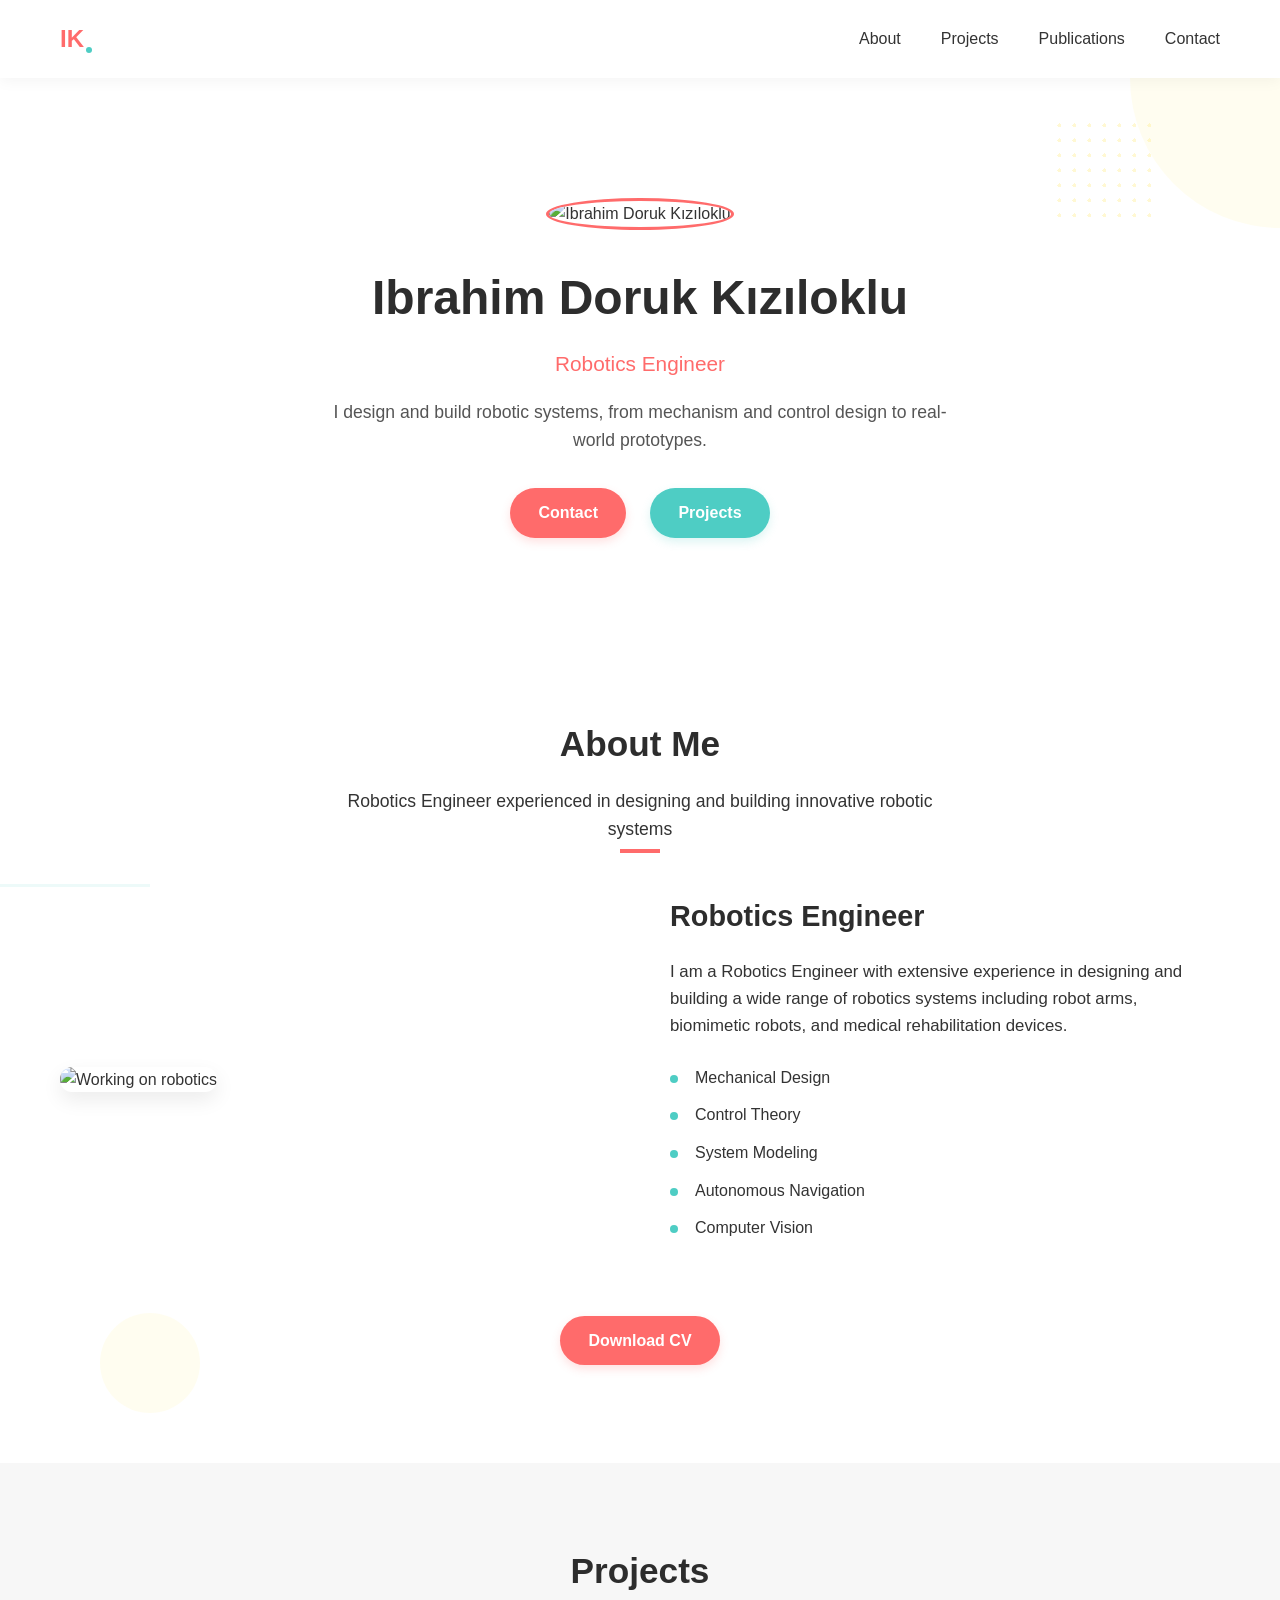
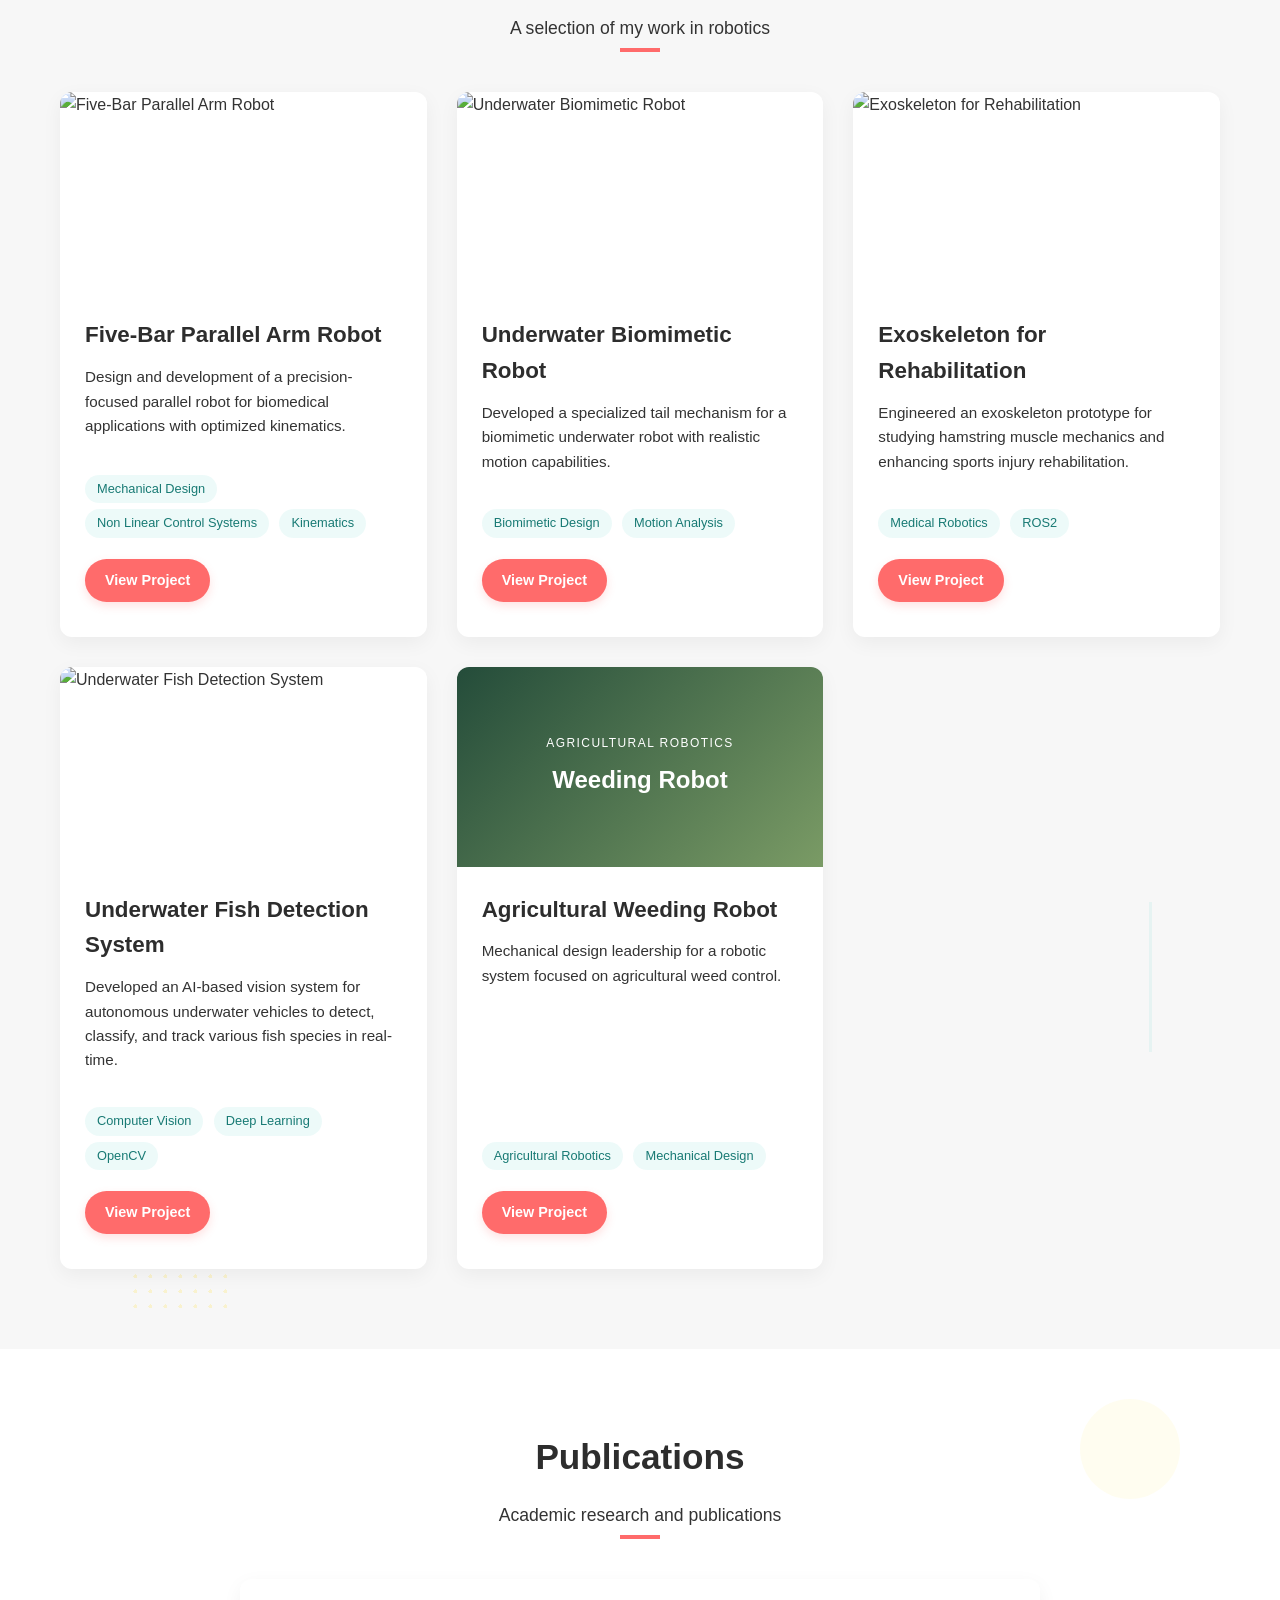
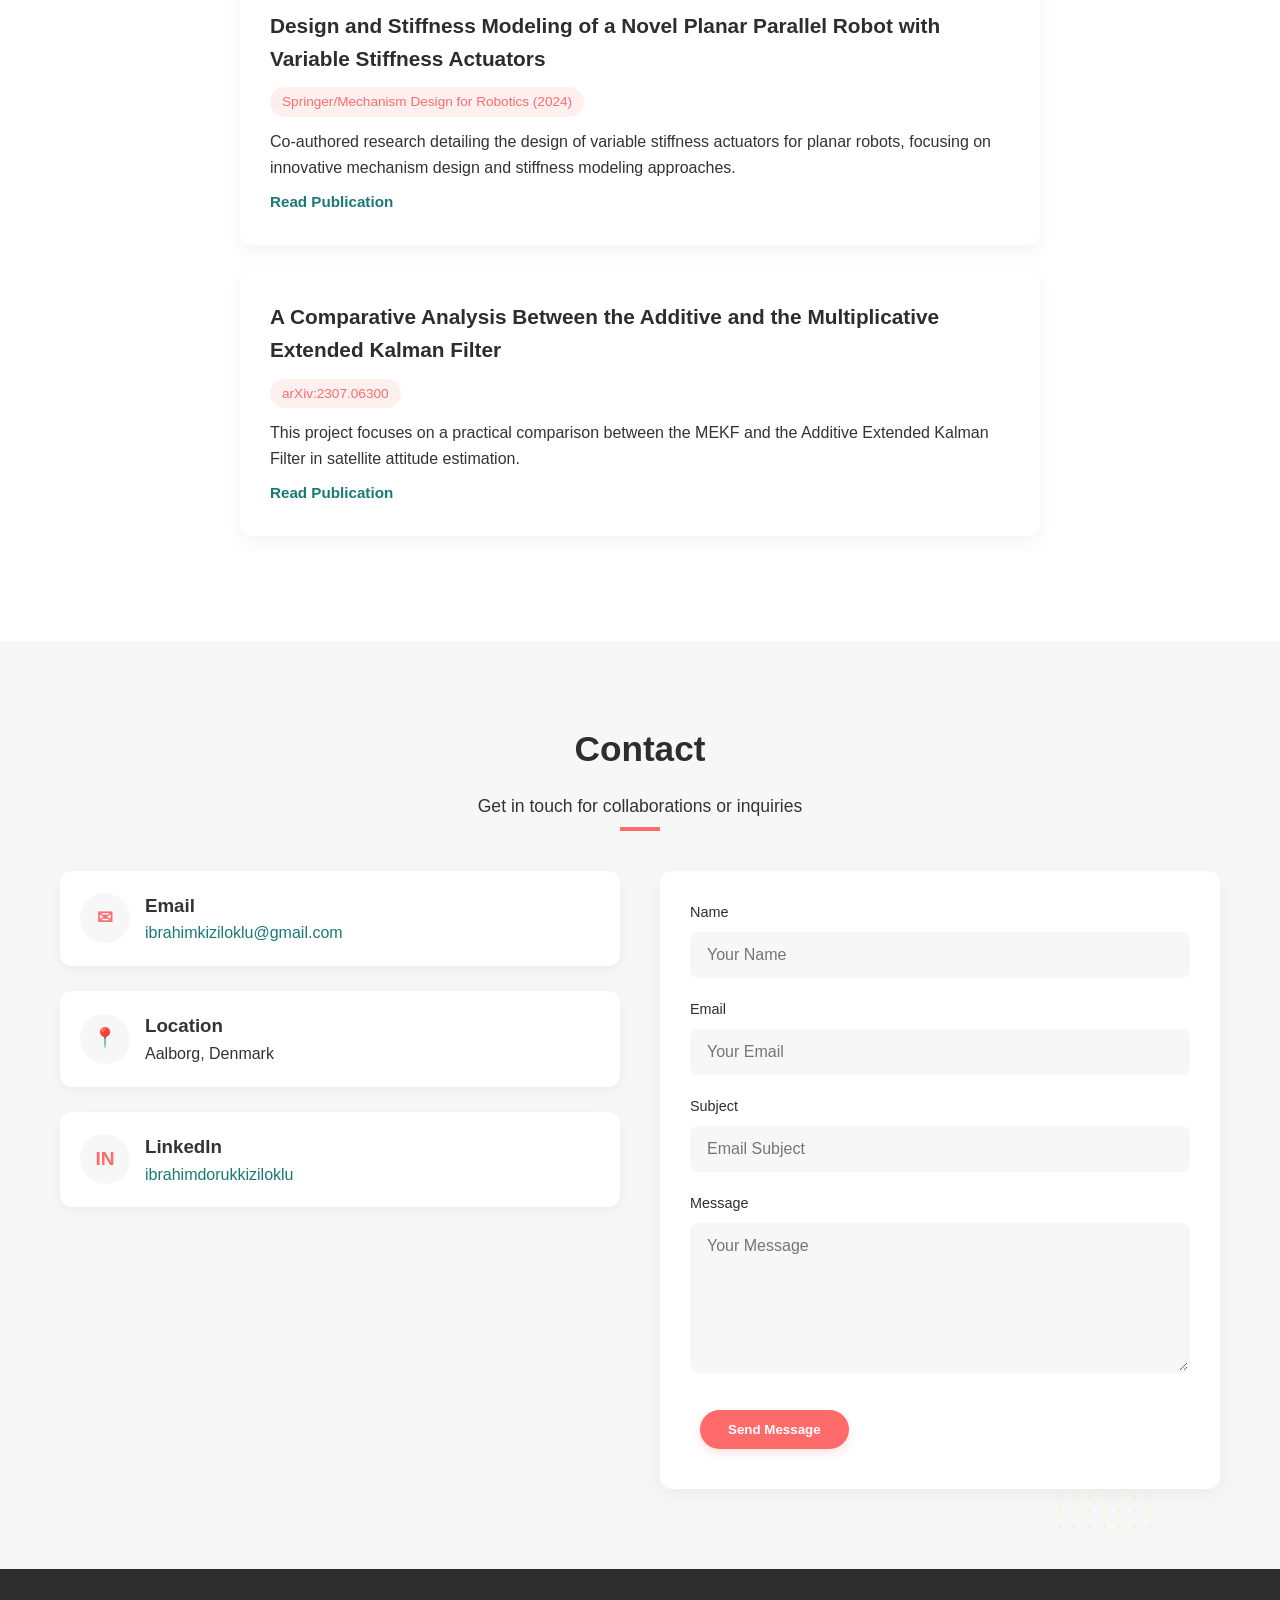
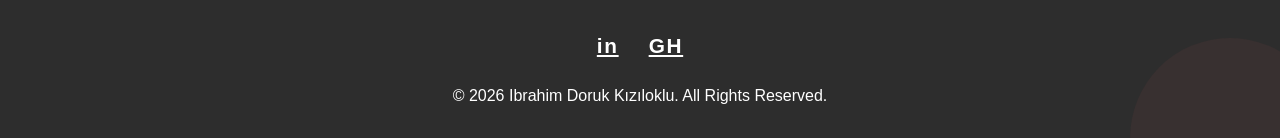
==== index.html @ db724c8b "Improve portfolio and add agricultural robot project" ====
<!DOCTYPE html>
<html lang="en">
<head>
    <meta charset="UTF-8">
    <meta name="viewport" content="width=device-width, initial-scale=1.0">
    <title>Ibrahim Doruk Kızıloklu | Robotics Engineer</title>
    <!-- Added meta description and social sharing tags -->
    <meta name="description" content="Portfolio of Ibrahim Doruk Kızıloklu, a robotics engineer showcasing projects, publications and contact information.">
    <meta property="og:title" content="Ibrahim Doruk Kızıloklu – Robotics Engineer">
    <meta property="og:description" content="Portfolio of Ibrahim Doruk Kızıloklu, featuring robotics projects, publications and a contact form.">
    <meta property="og:type" content="website">
    <meta property="og:url" content="https://ibrahimkiziloklu.github.io/idk.github.io/">
    <meta property="og:image" content="https://ibrahimkiziloklu.github.io/idk.github.io/images/profile/headshot.jpg">
    <meta name="twitter:card" content="summary_large_image">
    <meta name="twitter:title" content="Ibrahim Doruk Kızıloklu – Robotics Engineer">
    <meta name="twitter:description" content="Portfolio of Ibrahim Doruk Kızıloklu, featuring robotics projects, publications and a contact form.">
    <meta name="twitter:image" content="https://ibrahimkiziloklu.github.io/idk.github.io/images/profile/headshot.jpg">
    <link rel="canonical" href="https://ibrahimkiziloklu.github.io/idk.github.io/">
    <meta http-equiv="Content-Security-Policy" content="default-src 'self'; script-src 'self' https://www.google.com/recaptcha/ https://www.gstatic.com/recaptcha/ https://cdn.jsdelivr.net/npm/@emailjs/browser@3/dist/email.min.js; connect-src 'self' https://api.emailjs.com https://www.google.com/recaptcha/ https://www.gstatic.com/recaptcha/; style-src 'self' https://fonts.googleapis.com 'unsafe-inline'; font-src 'self' https://fonts.gstatic.com; img-src 'self' data: https://www.gstatic.com/recaptcha/; frame-src 'self' https://www.google.com/recaptcha/ https://recaptcha.google.com/recaptcha/; base-uri 'self'; form-action 'self'; upgrade-insecure-requests;">

    <link rel="stylesheet" href="css/main-styles.css">
    <script src="https://www.google.com/recaptcha/api.js" async defer></script>
    <script src="https://cdn.jsdelivr.net/npm/@emailjs/browser@3/dist/email.min.js" defer crossorigin="anonymous"></script>
    <script src="js/nav.js" defer></script>
    <script src="js/main.js" defer></script>
</head>
<body>
    <!-- Skip navigation link for accessibility -->
    <a class="skip-link" href="#main-content">Skip to content</a>

    <!-- Header -->
    <header role="banner">
        <div class="container">
            <nav role="navigation" aria-label="Main navigation">
                <div class="logo"><a href="#main-content">IK</a></div>
                <button class="nav-toggle" type="button" aria-label="Toggle navigation menu" aria-expanded="false" aria-controls="primary-nav">
                    <span class="nav-toggle-bar" aria-hidden="true"></span>
                    <span class="nav-toggle-bar" aria-hidden="true"></span>
                    <span class="nav-toggle-bar" aria-hidden="true"></span>
                </button>
                <ul class="nav-links" id="primary-nav">
                    <li><a href="#about">About</a></li>
                    <li><a href="#projects">Projects</a></li>
                    <li><a href="#publications">Publications</a></li>
                    <li><a href="#contact">Contact</a></li>
                </ul>
            </nav>
        </div>
    </header>

    <!-- Main content wrapper -->
    <main id="main-content">
        <!-- Hero Section -->
        <section class="hero">
            <!-- Playful decorative elements -->
            <div class="fun-dots dots-top-right"></div>
            <div class="fun-bubble bubble-lg"></div>
            
            <div class="container">
                <div class="hero-content">
                    <img src="images/profile/headshot.jpg" alt="Ibrahim Doruk Kızıloklu" class="hero-image fade-in" fetchpriority="high" decoding="async">
                    <h1 class="fade-in delay-1">Ibrahim Doruk Kızıloklu</h1>
                    <h2 class="fade-in delay-2">Robotics Engineer</h2>
                    <p class="hero-intro fade-in delay-2">I design and build robotic systems, from mechanism and control design to real-world prototypes.</p>
                    <div class="fade-in delay-3">
                        <a href="#contact" class="btn">Contact</a>
                        <a href="#projects" class="btn btn-secondary">Projects</a>
                    </div>
                </div>
            </div>
        </section>

        <!-- About Section -->
        <section id="about">
            <!-- Playful decorative elements -->
            <div class="fun-line line-horizontal"></div>
            <div class="fun-bubble bubble-sm"></div>
            
            <div class="container">
                <div class="section-title">
                    <h2>About Me</h2>
                    <p>Robotics Engineer experienced in designing and building innovative robotic systems</p>
                </div>
                <div class="about-content">
                    <div class="fade-in">
                        <img src="images/projects/dolphin_project/ist_expo.jpg" alt="Working on robotics" class="about-image" loading="lazy">
                    </div>
                    <div class="about-text fade-in delay-1">
                        <h3>Robotics Engineer</h3>
                        <p>I am a Robotics Engineer with extensive experience in designing and building a wide range of robotics systems including robot arms, biomimetic robots, and medical rehabilitation devices.</p>

                        <ul class="expertise-list">
                            <li>Mechanical Design</li>
                            <li>Control Theory</li>
                            <li>System Modeling</li>
                            <li>Autonomous Navigation</li>
                            <li>Computer Vision</li>
                        </ul>
                    </div>
                </div>
                <div class="cv-download fade-in delay-2">
                    <a href="images/assets/Idk_Cv.pdf" class="btn" target="_blank" rel="noopener noreferrer">Download CV</a>
                </div>
            </div>
        </section>

        <!-- Projects Section -->
        <section id="projects">
            <!-- Playful decorative elements -->
            <div class="fun-dots dots-bottom-left"></div>
            <div class="fun-line line-vertical"></div>
            
            <div class="container">
                <div class="section-title">
                    <h2>Projects</h2>
                    <p>A selection of my work in robotics</p>
                </div>
                <div class="projects-grid">
                    <div class="project-card fade-in">
                        <img src="images/projects/5_bar/Picture6.jpg" alt="Five-Bar Parallel Arm Robot" class="project-image" loading="lazy">
                        <div class="project-content">
                            <h3>Five-Bar Parallel Arm Robot</h3>
                            <p>Design and development of a precision-focused parallel robot for biomedical applications with optimized kinematics.</p>
                            <div class="project-tags">
                                <span class="project-tag">Mechanical Design</span>
                                <span class="project-tag">Non Linear Control Systems</span>
                                <span class="project-tag">Kinematics</span>
                            </div>
                            <a href="five-bar-project.html" class="btn">View Project</a>
                        </div>
                    </div>
                    <div class="project-card fade-in delay-1">
                        <img src="images/projects/dolphin_project/tail_prototype.jpg" alt="Underwater Biomimetic Robot" class="project-image" loading="lazy">
                        <div class="project-content">
                            <h3>Underwater Biomimetic Robot</h3>
                            <p>Developed a specialized tail mechanism for a biomimetic underwater robot with realistic motion capabilities.</p>
                            <div class="project-tags">
                                <span class="project-tag">Biomimetic Design</span>
                                <span class="project-tag">Motion Analysis</span>
                            </div>
                            <a href="underwater-robot-project.html" class="btn">View Project</a>
                        </div>
                    </div>
                    <div class="project-card fade-in delay-2">
                        <img src="images/projects/exoskeleton_project/MotorActionServerChart.jpg" alt="Exoskeleton for Rehabilitation" class="project-image" loading="lazy">
                        <div class="project-content">
                            <h3>Exoskeleton for Rehabilitation</h3>
                            <p>Engineered an exoskeleton prototype for studying hamstring muscle mechanics and enhancing sports injury rehabilitation.</p>
                            <div class="project-tags">
                                <span class="project-tag">Medical Robotics</span>
                                <span class="project-tag">ROS2</span>
                            </div>
                            <a href="exoskeleton-project.html" class="btn">View Project</a>
                        </div>
                    </div>
                    <div class="project-card fade-in delay-3">
                        <img src="images/projects/caretta_project/object%20detection.jpg" alt="Underwater Fish Detection System" class="project-image" loading="lazy">
                        <div class="project-content">
                            <h3>Underwater Fish Detection System</h3>
                            <p>Developed an AI-based vision system for autonomous underwater vehicles to detect, classify, and track various fish species in real-time.</p>
                            <div class="project-tags">
                                <span class="project-tag">Computer Vision</span>
                                <span class="project-tag">Deep Learning</span>
                                <span class="project-tag">OpenCV</span>
                            </div>
                            <a href="underwater_fish_detection.html" class="btn">View Project</a>
                        </div>
                    </div>
                    <div class="project-card fade-in">
                        <div class="project-image project-image-placeholder" role="img" aria-label="Agricultural weeding robot project">
                            <span>Agricultural Robotics</span>
                            <strong>Weeding Robot</strong>
                        </div>
                        <div class="project-content">
                            <h3>Agricultural Weeding Robot</h3>
                            <p>Mechanical design leadership for a robotic system focused on agricultural weed control.</p>
                            <div class="project-tags">
                                <span class="project-tag">Agricultural Robotics</span>
                                <span class="project-tag">Mechanical Design</span>
                            </div>
                            <a href="agricultural-weeding-robot.html" class="btn">View Project</a>
                        </div>
                    </div>
                </div> 
            </div>
        </section>

        <!-- Publications Section -->
        <section id="publications">
            <!-- Playful decorative elements -->
            <div class="fun-bubble bubble-sm bubble-offset"></div>
            
            <div class="container">
                <div class="section-title">
                    <h2>Publications</h2>
                    <p>Academic research and publications</p>
                </div>
                <div class="publication-list">
                    <div class="publication-item fade-in">
                        <h3>Design and Stiffness Modeling of a Novel Planar Parallel Robot with Variable Stiffness Actuators</h3>
                        <div class="publication-meta">Springer/Mechanism Design for Robotics (2024)</div>
                        <p>Co-authored research detailing the design of variable stiffness actuators for planar robots, focusing on innovative mechanism design and stiffness modeling approaches.</p>
                        <a href="https://link.springer.com/chapter/10.1007/978-3-031-67383-2_30" class="publication-link" target="_blank" rel="noopener noreferrer">Read Publication</a>
                    </div>
                    <div class="publication-item fade-in delay-1">
                        <h3>A Comparative Analysis Between the Additive and the Multiplicative Extended Kalman Filter</h3>
                        <div class="publication-meta">arXiv:2307.06300</div>
                        <p>This project focuses on a practical comparison between the MEKF and the Additive Extended Kalman Filter in satellite attitude estimation.</p>
                        <a href="https://arxiv.org/abs/2307.06300" class="publication-link" target="_blank" rel="noopener noreferrer">Read Publication</a>
                    </div>
                </div>
            </div>
        </section>

        <!-- Contact Section -->
        <section id="contact">
            <!-- Playful decorative elements -->
            <div class="fun-dots dots-top-right dots-lower"></div>
            
            <div class="container">
                <div class="section-title">
                    <h2>Contact</h2>
                    <p>Get in touch for collaborations or inquiries</p>
                </div>
                <div class="contact-container">
                    <div class="contact-info">
                        <div class="contact-item fade-in">
                            <div class="contact-icon" aria-hidden="true">✉</div>
                            <div>
                                <h3>Email</h3>
                                <p><a href="mailto:ibrahimkiziloklu@gmail.com" class="contact-link">ibrahimkiziloklu@gmail.com</a></p>
                            </div>
                        </div>
                        <div class="contact-item fade-in delay-1">
                            <div class="contact-icon" aria-hidden="true">📍</div>
                            <div>
                                <h3>Location</h3>
                                <p>Aalborg, Denmark</p>
                            </div>
                        </div>
                        <div class="contact-item fade-in delay-2">
                            <div class="contact-icon" aria-hidden="true">in</div>
                            <div>
                                <h3>LinkedIn</h3>
                                <p><a href="https://www.linkedin.com/in/ibrahimdorukkiziloklu/" target="_blank" rel="noopener noreferrer" class="contact-link">ibrahimdorukkiziloklu</a></p>
                            </div>
                        </div>
                    </div>
                    <div class="contact-form fade-in delay-3">
                        <form id="contactForm" novalidate>
                            <div class="form-group">
                                <label for="name">Name</label>
                                <input type="text" id="name" name="name" placeholder="Your Name" required autocomplete="name">
                                <span class="error-text" id="nameError"></span>
                            </div>
                            <div class="form-group">
                                <label for="email">Email</label>
                                <input type="email" id="email" name="email" placeholder="Your Email" required autocomplete="email">
                                <span class="error-text" id="emailError"></span>
                            </div>
                            <div class="form-group">
                                <label for="subject">Subject</label>
                                <input type="text" id="subject" name="subject" placeholder="Email Subject" required autocomplete="off">
                                <span class="error-text" id="subjectError"></span>
                            </div>
                            <div class="form-group">
                                <label for="message">Message</label>
                                <textarea id="message" name="message" placeholder="Your Message" required autocomplete="off"></textarea>
                                <span class="error-text" id="messageError"></span>
                            </div>
                            
                            <!-- reCAPTCHA element -->
                            <div class="form-group">
                                <div class="g-recaptcha" data-sitekey="6LcNqPkqAAAAAMhQQuzMjDfkOSG_B5ea_PYfWlmA"></div>
                                <span class="error-text" id="recaptchaError"></span>
                            </div>
                            
                            <button type="submit" class="btn" id="submitBtn">Send Message</button>
                            
                            <!-- Status message container with aria-live for accessibility -->
                            <div id="formStatus" class="form-status" role="alert" aria-live="polite"></div>
                        </form>
                    </div>
                </div>
            </div>
        </section>
    </main>

    <!-- Footer -->
    <footer role="contentinfo">
        <!-- Playful decorative element -->
        <div class="footer-bubble"></div>
        
        <div class="container">
            <ul class="social-links">
                <li><a href="https://www.linkedin.com/in/ibrahimdorukkiziloklu/" target="_blank" rel="noopener noreferrer" aria-label="LinkedIn profile"><span aria-hidden="true" class="social-text">in</span></a></li>
                <li><a href="https://github.com/ibrahimkiziloklu" target="_blank" rel="noopener noreferrer" aria-label="GitHub profile"><span aria-hidden="true" class="social-text">GH</span></a></li>
            </ul>
            <p>&copy; 2026 Ibrahim Doruk Kızıloklu. All Rights Reserved.</p>
        </div>
    </footer>
</body>
</html>
---- css/main-styles.css ----
/* Minimalist Fun Design - main-styles.css */

/* Import clean sans-serif font */
@import url('https://fonts.googleapis.com/css2?family=DM+Sans:wght@400;500;700&display=swap');

/* Minimalist color palette */
:root {
    --primary: #ff6b6b;          /* Coral */
    --secondary: #4ecdc4;        /* Teal */
    --accent: #ffe66d;           /* Yellow */
    --dark: #2d2d2d;             /* Almost Black */
    --light: #f7f7f7;            /* Off White */
    --text: #333333;
    --secondary-ink: #187a74;
    --white: #ffffff;
    --transition: all 0.3s ease;
}

* {
    margin: 0;
    padding: 0;
    box-sizing: border-box;
    font-family: 'DM Sans', sans-serif;
}

body {
    line-height: 1.6;
    color: var(--text);
    background-color: var(--light);
    scroll-behavior: smooth;
}

html {
    scroll-behavior: smooth;
}

section[id] {
    scroll-margin-top: 88px;
}

:focus-visible {
    outline: 3px solid var(--secondary-ink);
    outline-offset: 3px;
}

.container {
    max-width: 1200px;
    margin: 0 auto;
    padding: 0 20px;
}

/* Skip link: off-screen until it receives keyboard focus */
.skip-link {
    position: absolute;
    left: -9999px;
    top: 0;
    z-index: 200;
    background-color: var(--primary);
    color: var(--white);
    padding: 12px 20px;
    border-radius: 0 0 8px 0;
    text-decoration: none;
    font-weight: 600;
}

.skip-link:focus {
    left: 0;
}

/* Fun Dot Pattern Shapes */
.fun-dots {
    position: absolute;
    height: 100px;
    width: 100px;
    background-image: radial-gradient(var(--accent) 2px, transparent 2px);
    background-size: 15px 15px;
    opacity: 0.3;
    z-index: 0;
}

.dots-top-right {
    top: 40px;
    right: 10%;
}

.dots-lower {
    top: auto;
    bottom: 40px;
}

.dots-bottom-left {
    bottom: 40px;
    left: 10%;
}

/* Fun Bubble Shape */
.fun-bubble {
    position: absolute;
    border-radius: 50%;
    background-color: var(--accent);
    opacity: 0.1;
    z-index: 0;
}

.bubble-lg {
    width: 300px;
    height: 300px;
    top: -150px;
    right: -150px;
}

.bubble-sm {
    width: 100px;
    height: 100px;
    bottom: 50px;
    left: 100px;
}

.bubble-offset {
    left: auto;
    right: 100px;
    top: 50px;
    bottom: auto;
}

/* Fun Lines */
.fun-line {
    position: absolute;
    background-color: var(--secondary);
    opacity: 0.1;
    z-index: 0;
}

.line-horizontal {
    height: 3px;
    width: 150px;
    top: 30%;
    left: 0;
}

.line-vertical {
    height: 150px;
    width: 3px;
    bottom: 20%;
    right: 10%;
}

/* Clean Header */
header {
    background-color: var(--white);
    color: var(--dark);
    padding: 20px 0;
    position: sticky;
    top: 0;
    z-index: 100;
    box-shadow: 0 2px 15px rgba(0, 0, 0, 0.05);
}

nav {
    display: flex;
    justify-content: space-between;
    align-items: center;
}

.logo {
    font-size: 1.5rem;
    font-weight: 700;
    color: var(--primary);
    position: relative;
}

.logo::after {
    content: '';
    position: absolute;
    width: 6px;
    height: 6px;
    border-radius: 50%;
    background-color: var(--secondary);
    bottom: 5px;
    right: -8px;
}

.nav-links {
    display: flex;
    list-style: none;
}

.nav-links li {
    margin-left: 40px;
}

.nav-links a {
    color: var(--text);
    text-decoration: none;
    font-weight: 500;
    position: relative;
    padding: 5px 0;
}

.nav-links a::after {
    content: '';
    position: absolute;
    width: 0;
    height: 2px;
    bottom: 0;
    left: 0;
    background-color: var(--primary);
    transition: var(--transition);
}

.nav-links a:hover::after,
.nav-links a:focus-visible::after {
    width: 100%;
}

.logo a {
    color: inherit;
    text-decoration: none;
}

/* Mobile menu toggle (hidden on desktop) */
.nav-toggle {
    display: none;
    flex-direction: column;
    justify-content: center;
    gap: 5px;
    width: 44px;
    height: 44px;
    padding: 0;
    background: none;
    border: none;
    cursor: pointer;
}

.nav-toggle-bar {
    display: block;
    width: 24px;
    height: 2px;
    margin: 0 auto;
    background-color: var(--dark);
    transition: background-color 0.3s;
}

.nav-toggle:hover .nav-toggle-bar {
    background-color: var(--primary);
}

/* Playful Hero Section */
.hero {
    padding: 120px 0 80px;
    background-color: var(--white);
    position: relative;
    overflow: hidden;
}

.hero-content {
    position: relative;
    z-index: 2;
    text-align: center;
}

.hero-image {
    width: 180px;
    height: 180px;
    border-radius: 50%;
    object-fit: cover;
    border: 3px solid var(--primary);
    margin-bottom: 30px;
    transition: transform 0.3s ease;
}

.hero-image:hover {
    transform: scale(1.05);
}

.hero h1 {
    font-size: 3rem;
    font-weight: 700;
    margin-bottom: 10px;
    color: var(--dark);
}

.hero h2 {
    font-size: 1.3rem;
    font-weight: 500;
    margin-bottom: 30px;
    color: var(--primary);
}

.hero-intro {
    max-width: 620px;
    margin: -12px auto 24px;
    color: #555;
    font-size: 1.1rem;
}

/* Fun Buttons */
.btn {
    display: inline-block;
    background-color: var(--primary);
    color: var(--white);
    padding: 12px 28px;
    border-radius: 50px;
    text-decoration: none;
    font-weight: 600;
    transition: var(--transition);
    margin: 10px;
    border: none;
    position: relative;
    overflow: hidden;
    z-index: 1;
    box-shadow: 0 4px 10px rgba(255, 107, 107, 0.2);
    cursor: pointer;
}

.btn:hover {
    background-color: var(--dark);
    transform: translateY(-3px);
}

.btn-secondary {
    background-color: var(--secondary);
    box-shadow: 0 4px 10px rgba(78, 205, 196, 0.2);
}

/* Clean Sections */
section {
    padding: 80px 0;
    position: relative;
    overflow: hidden;
}

section:nth-child(even) {
    background-color: var(--white);
}

.section-title {
    text-align: center;
    margin-bottom: 50px;
    position: relative;
}

.section-title h2 {
    font-size: 2.2rem;
    color: var(--dark);
    margin-bottom: 15px;
    font-weight: 700;
    display: inline-block;
}

.section-title h2::after {
    content: '';
    position: absolute;
    width: 40px;
    height: 4px;
    background-color: var(--primary);
    bottom: -10px;
    left: 50%;
    transform: translateX(-50%);
}

.section-title p {
    color: var(--text);
    max-width: 600px;
    margin: 0 auto;
    font-size: 1.1rem;
}

/* Minimal About Section */
.about-content {
    display: grid;
    grid-template-columns: 1fr 1fr;
    gap: 60px;
    align-items: center;
}

.about-text h3 {
    font-size: 1.8rem;
    margin-bottom: 20px;
    color: var(--dark);
    font-weight: 600;
}

.about-text p {
    margin-bottom: 20px;
    font-size: 1.05rem;
}

.about-image {
    width: 100%;
    border-radius: 12px;
    box-shadow: 0 8px 20px rgba(0, 0, 0, 0.08);
}

.expertise-list {
    list-style-type: none;
    margin: 25px 0;
}

.expertise-list li {
    margin-bottom: 12px;
    position: relative;
    padding-left: 25px;
}

.expertise-list li::before {
    content: '';
    position: absolute;
    left: 0;
    top: 10px;
    width: 8px;
    height: 8px;
    background-color: var(--secondary);
    border-radius: 50%;
}

.cv-download {
    text-align: center;
    margin-top: 40px;
}

/* Fun Project Cards */
.projects-grid {
    display: grid;
    grid-template-columns: repeat(auto-fit, minmax(320px, 1fr));
    gap: 30px;
}

.project-card {
    background-color: var(--white);
    border-radius: 12px;
    overflow: hidden;
    box-shadow: 0 6px 20px rgba(0, 0, 0, 0.05);
    transition: var(--transition);
    height: 100%;
    display: flex;
    flex-direction: column;
    position: relative;
}

.project-card::before {
    content: '';
    position: absolute;
    top: 0;
    left: 0;
    width: 4px;
    height: 0;
    background-color: var(--primary);
    transition: var(--transition);
}

.project-card:hover::before {
    height: 100%;
}

.project-card:hover {
    transform: translateY(-10px);
    box-shadow: 0 15px 30px rgba(0, 0, 0, 0.1);
}

.project-image {
    height: 200px;
    object-fit: cover;
    transition: var(--transition);
    width: 100%;
}

.project-image-placeholder {
    display: flex;
    align-items: center;
    justify-content: center;
    flex-direction: column;
    gap: 8px;
    background: linear-gradient(135deg, #244c3a, #7a9b65);
    color: #fff;
    text-align: center;
}

.project-image-placeholder span {
    font-size: 0.75rem;
    letter-spacing: 0.12em;
    text-transform: uppercase;
}

.project-image-placeholder strong {
    font-size: 1.5rem;
}

.project-content {
    padding: 25px;
    flex-grow: 1;
    display: flex;
    flex-direction: column;
}

.project-content h3 {
    font-size: 1.4rem;
    margin-bottom: 12px;
    font-weight: 600;
    color: var(--dark);
}

.project-content p {
    flex-grow: 1;
    margin-bottom: 20px;
    font-size: 0.95rem;
}

.project-tags {
    margin: 15px 0;
}

.project-tag {
    display: inline-block;
    background-color: rgba(78, 205, 196, 0.1);
    color: var(--secondary-ink);
    padding: 4px 12px;
    border-radius: 50px;
    font-size: 0.8rem;
    margin-right: 6px;
    margin-bottom: 6px;
    font-weight: 500;
}

.project-card .btn {
    align-self: flex-start;
    margin-left: 0;
    margin-top: auto;
    padding: 10px 20px;
    font-size: 0.9rem;
}

/* Minimal Publications */
.publication-list {
    max-width: 800px;
    margin: 0 auto;
}

.publication-item {
    background-color: var(--white);
    padding: 30px;
    border-radius: 12px;
    transition: var(--transition);
    margin-bottom: 25px;
    position: relative;
    box-shadow: 0 6px 20px rgba(0, 0, 0, 0.05);
}

.publication-item::before {
    content: '';
    position: absolute;
    top: 0;
    left: 0;
    width: 0;
    height: 4px;
    background-color: var(--primary);
    transition: var(--transition);
}

.publication-item:hover::before {
    width: 100%;
}

.publication-item:hover {
    transform: translateX(5px);
}

.publication-item h3 {
    font-size: 1.3rem;
    font-weight: 600;
    color: var(--dark);
}

.publication-meta {
    display: inline-block;
    padding: 4px 12px;
    background-color: rgba(255, 107, 107, 0.1);
    border-radius: 50px;
    color: var(--primary);
    font-style: normal;
    font-weight: 500;
    font-size: 0.85rem;
    margin: 12px 0;
}

.publication-link {
    display: inline-block;
    color: var(--secondary-ink);
    text-decoration: none;
    margin-top: 10px;
    font-weight: 600;
    font-size: 0.95rem;
    transition: var(--transition);
    position: relative;
}

.publication-link::after {
    content: '';
    position: absolute;
    width: 100%;
    height: 2px;
    bottom: -4px;
    left: 0;
    background-color: var(--secondary-ink);
    transform: scaleX(0);
    transform-origin: bottom right;
    transition: transform 0.3s;
}

.publication-link:hover::after {
    transform: scaleX(1);
    transform-origin: bottom left;
}

/* Minimalist Contact Section */
.contact-container {
    display: grid;
    grid-template-columns: repeat(auto-fit, minmax(300px, 1fr));
    gap: 40px;
    align-items: start;
}

.contact-info {
    display: grid;
    gap: 25px;
}

.contact-item {
    display: flex;
    align-items: center;
    background-color: var(--white);
    padding: 20px;
    border-radius: 12px;
    transition: var(--transition);
    box-shadow: 0 4px 15px rgba(0, 0, 0, 0.05);
}

.contact-item:hover {
    transform: translateY(-5px);
    box-shadow: 0 8px 20px rgba(0, 0, 0, 0.08);
}

.contact-icon {
    width: 50px;
    height: 50px;
    border-radius: 50%;
    display: flex;
    align-items: center;
    justify-content: center;
    margin-right: 15px;
    background-color: var(--light);
    color: var(--primary);
    font-size: 1.2rem;
    font-weight: 600;
    text-transform: uppercase;
}

.contact-link {
    color: var(--secondary-ink);
    text-decoration: none;
}

.contact-link:hover,
.contact-link:focus {
    text-decoration: underline;
}

.contact-form {
    background-color: var(--white);
    padding: 30px;
    border-radius: 12px;
    box-shadow: 0 6px 20px rgba(0, 0, 0, 0.05);
}

.form-group {
    margin-bottom: 20px;
}

.form-group label {
    display: block;
    margin-bottom: 8px;
    color: var(--dark);
    font-weight: 500;
    font-size: 0.9rem;
}

.form-group input,
.form-group textarea {
    width: 100%;
    padding: 12px 15px;
    border: 2px solid var(--light);
    border-radius: 8px;
    font-size: 1rem;
    transition: var(--transition);
    background-color: var(--light);
}

.form-group input:focus,
.form-group textarea:focus {
    outline: none;
    border-color: var(--primary);
    background-color: var(--white);
}

.form-group textarea {
    height: 150px;
    resize: vertical;
}

/* Clean Footer */
footer {
    background-color: var(--dark);
    color: var(--white);
    padding: 40px 0 30px;
    text-align: center;
    position: relative;
    overflow: hidden;
}

.footer-bubble {
    position: absolute;
    width: 200px;
    height: 200px;
    border-radius: 50%;
    background-color: rgba(255, 107, 107, 0.05);
    bottom: -100px;
    right: -50px;
}

.social-links {
    display: flex;
    justify-content: center;
    list-style: none;
    margin: 20px 0;
}

.social-links li {
    margin: 0 15px;
}

.social-links a {
    color: var(--white);
    font-size: 1.3rem;
    transition: var(--transition);
}

.social-links a:hover {
    color: var(--primary);
}

.social-links a:focus-visible,
.publication-link:focus-visible,
.contact-link:focus-visible {
    border-radius: 3px;
}

.social-text {
    font-weight: 700;
    letter-spacing: 0.08em;
}

/* Simple Animations */
@keyframes fadeInUp {
    from {
        opacity: 0;
        transform: translate3d(0, 30px, 0);
    }
    to {
        opacity: 1;
        transform: translate3d(0, 0, 0);
    }
}

.fade-in {
    opacity: 0;
    animation: fadeInUp 0.6s ease forwards;
}

.delay-1 { animation-delay: 0.1s; }
.delay-2 { animation-delay: 0.2s; }
.delay-3 { animation-delay: 0.3s; }
/* Contact Form Validation Styles */
.error-text {
    color: var(--primary);
    font-size: 0.8rem;
    margin-top: 5px;
    display: block;
}

.form-status {
    display: none;
    margin-top: 20px;
    padding: 15px;
    border-radius: 8px;
    text-align: center;
}

.form-status.success {
    background-color: rgba(78, 205, 196, 0.1);
    color: var(--secondary);
}

.form-status.error {
    background-color: rgba(255, 107, 107, 0.1);
    color: var(--primary);
}

/* Improve form field focus states */
.form-group input:focus,
.form-group textarea:focus {
    outline: none;
    border-color: var(--primary);
    box-shadow: 0 0 0 2px rgba(255, 107, 107, 0.2);
}

/* Validation styling */
.form-group input.invalid,
.form-group textarea.invalid {
    border-color: var(--primary);
    background-color: rgba(255, 107, 107, 0.05);
}

/* Add a loading spinner */
@keyframes spinner {
    to {transform: rotate(360deg);}
}

.spinner {
    display: inline-block;
    width: 16px;
    height: 16px;
    border: 3px solid rgba(255,255,255,0.3);
    border-radius: 50%;
    border-top-color: white;
    animation: spinner 0.8s linear infinite;
    margin-right: 10px;
    vertical-align: middle;
}
/* Responsive Design */
@media (max-width: 768px) {
    nav {
        flex-wrap: wrap;
    }

    .nav-toggle {
        display: flex;
    }

    /* Collapsed by default; js/nav.js adds .is-open */
    .nav-links {
        display: none;
        flex-direction: column;
        width: 100%;
        margin-top: 15px;
    }

    .nav-links.is-open {
        display: flex;
    }

    .nav-links li {
        margin-left: 0;
    }

    .nav-links a {
        display: block;
        padding: 12px 0;
        border-bottom: 1px solid rgba(0, 0, 0, 0.06);
    }

    .about-content {
        grid-template-columns: 1fr;
    }

    .hero h1 {
        font-size: 2.5rem;
    }

    .section-title h2 {
        font-size: 2rem;
    }

    .projects-grid {
        grid-template-columns: repeat(auto-fit, minmax(min(100%, 280px), 1fr));
    }

    .contact-container {
        grid-template-columns: minmax(0, 1fr);
    }
}

@media (max-width: 480px) {
    .container {
        padding-right: 16px;
        padding-left: 16px;
    }

    .hero {
        padding: 88px 0 60px;
    }

    .hero h1 {
        font-size: clamp(2rem, 9vw, 2.5rem);
    }

    .hero-intro {
        font-size: 1rem;
    }

    section {
        padding: 60px 0;
    }

    .contact-form {
        padding: 22px 18px;
    }
}

@media (prefers-reduced-motion: reduce) {
    html {
        scroll-behavior: auto;
    }

    *,
    *::before,
    *::after {
        animation-duration: 0.01ms !important;
        animation-iteration-count: 1 !important;
        scroll-behavior: auto !important;
        transition-duration: 0.01ms !important;
    }

    .fade-in {
        opacity: 1;
        transform: none;
    }
}
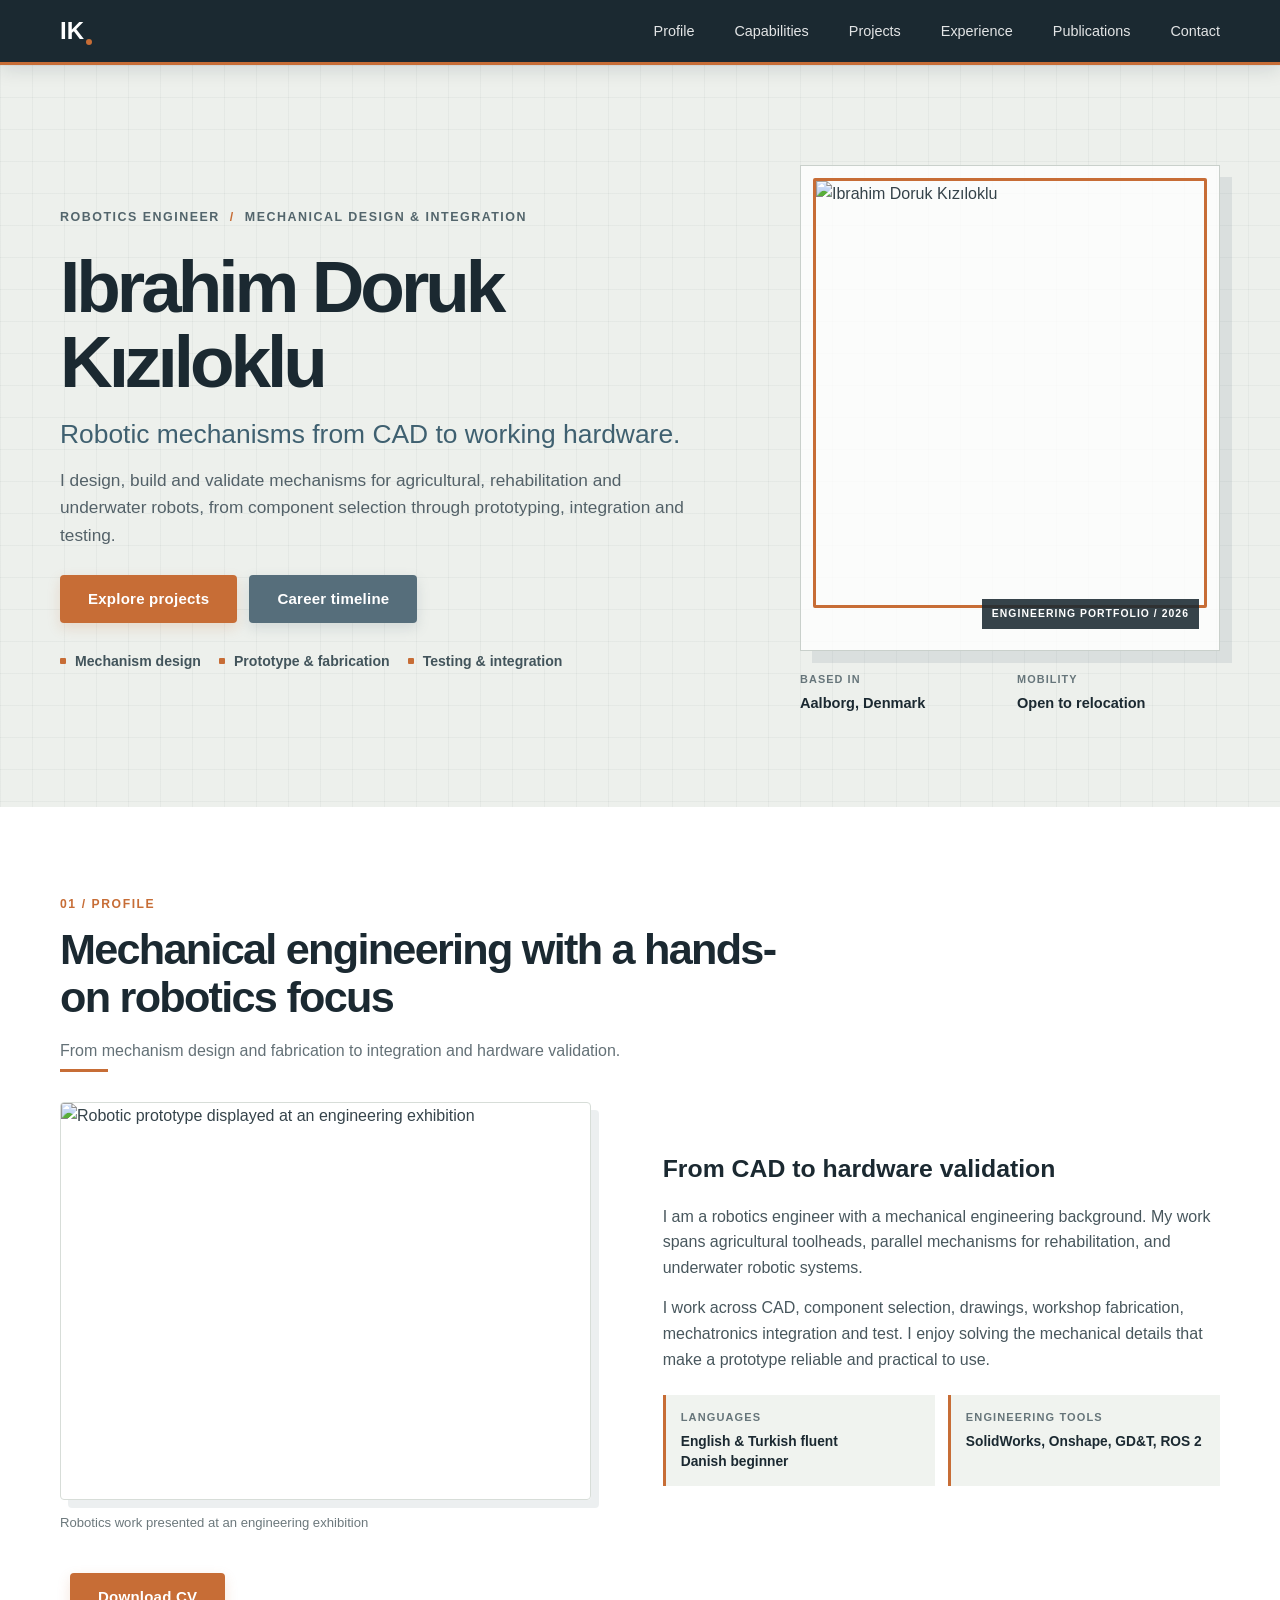
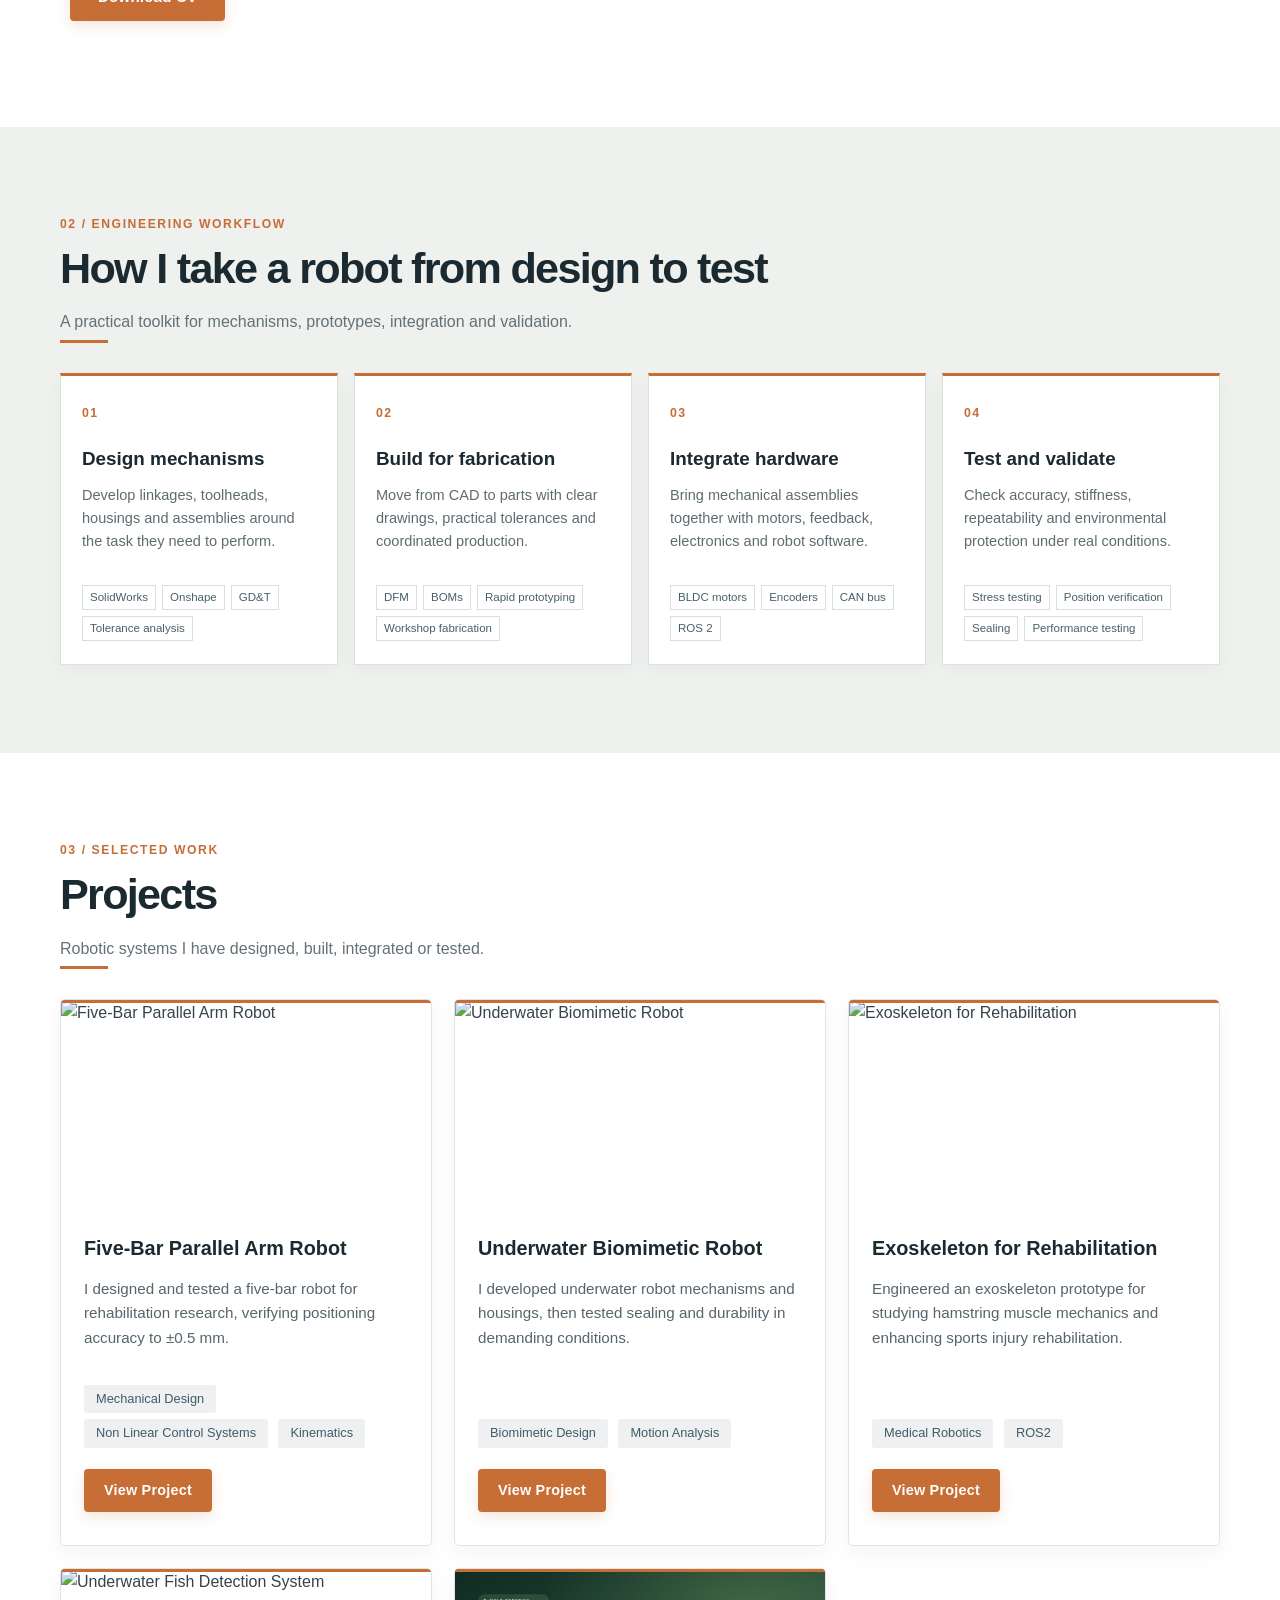
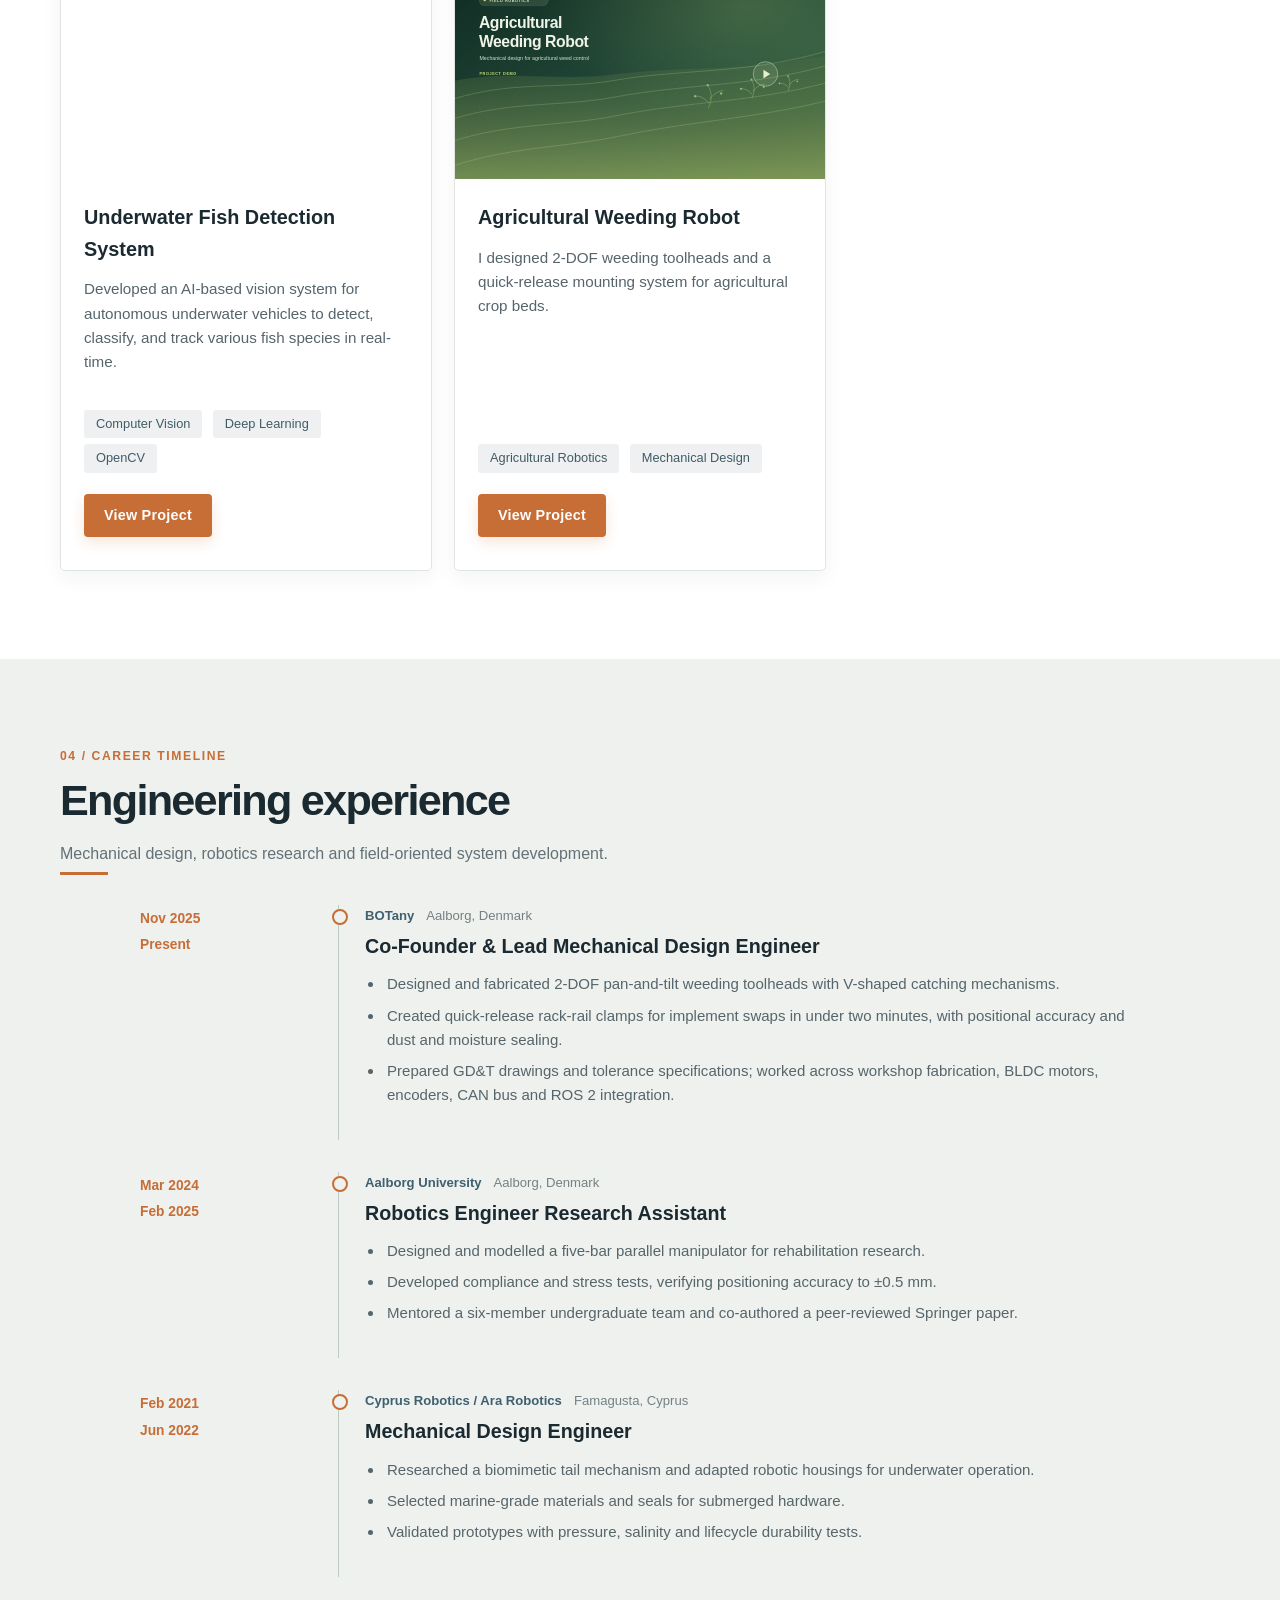
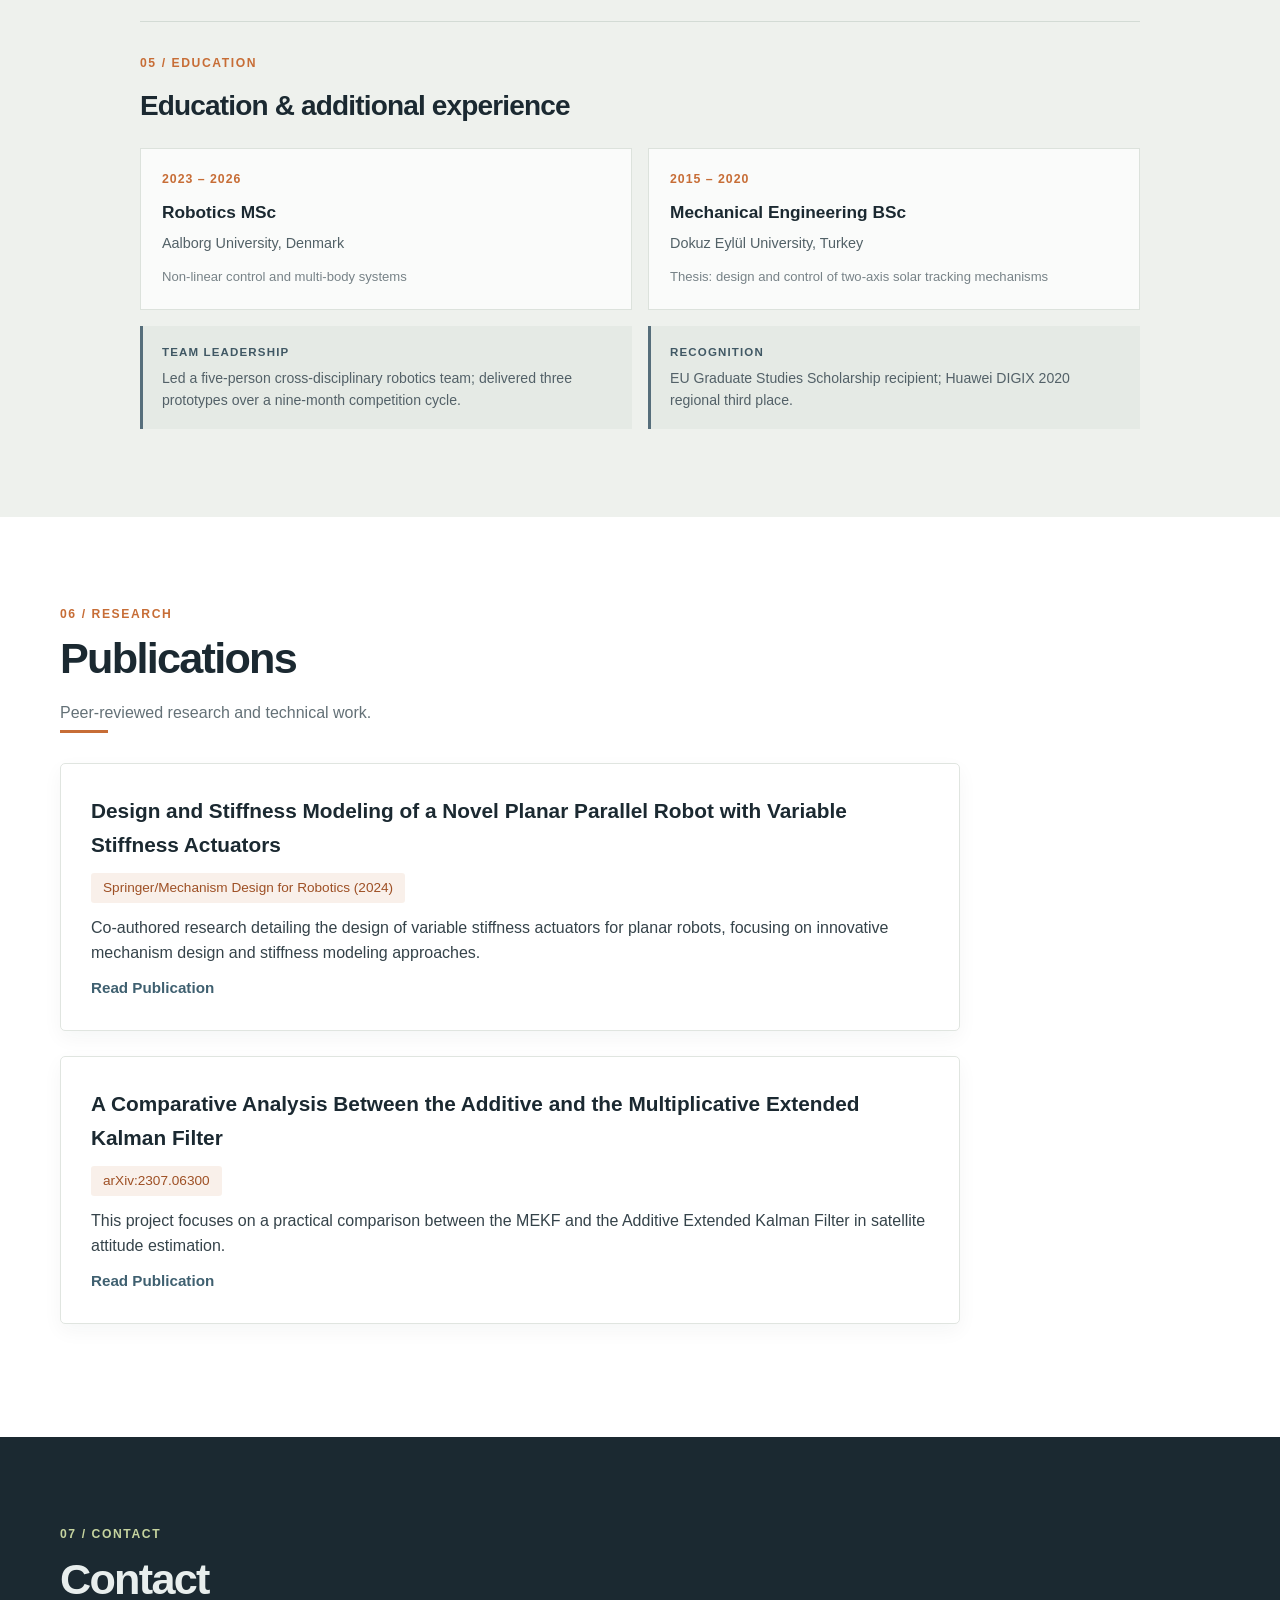
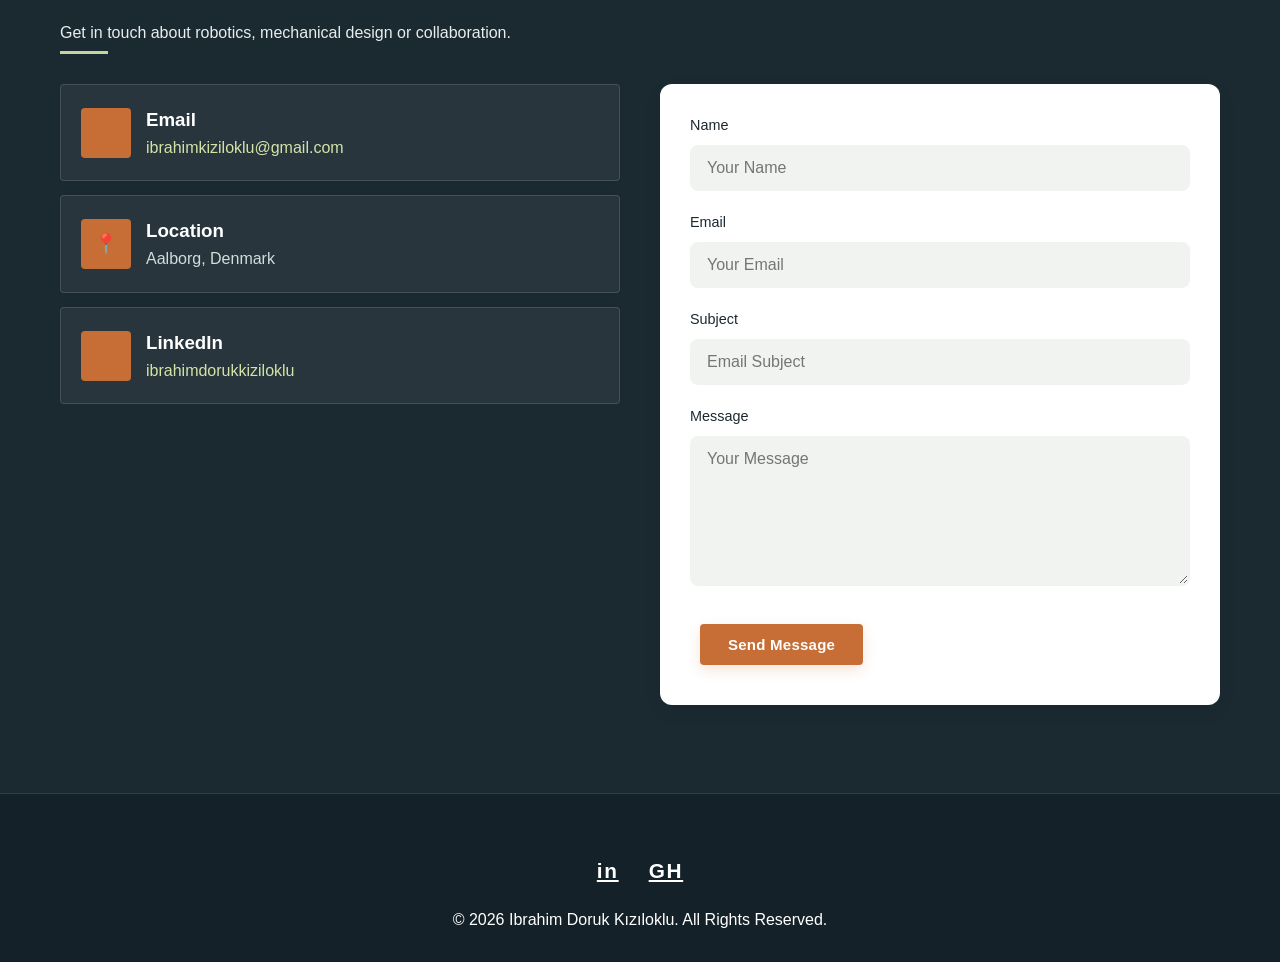
==== commit cab6e7f9: ". ." ====
--- a/index.html
+++ b/index.html
@@ -1,303 +1,414 @@
-<!DOCTYPE html>
-<html lang="en">
-<head>
-    <meta charset="UTF-8">
-    <meta name="viewport" content="width=device-width, initial-scale=1.0">
-    <title>Ibrahim Doruk Kızıloklu | Robotics Engineer</title>
-    <!-- Added meta description and social sharing tags -->
-    <meta name="description" content="Portfolio of Ibrahim Doruk Kızıloklu, a robotics engineer showcasing projects, publications and contact information.">
-    <meta property="og:title" content="Ibrahim Doruk Kızıloklu – Robotics Engineer">
-    <meta property="og:description" content="Portfolio of Ibrahim Doruk Kızıloklu, featuring robotics projects, publications and a contact form.">
-    <meta property="og:type" content="website">
-    <meta property="og:url" content="https://ibrahimkiziloklu.github.io/idk.github.io/">
-    <meta property="og:image" content="https://ibrahimkiziloklu.github.io/idk.github.io/images/profile/headshot.jpg">
-    <meta name="twitter:card" content="summary_large_image">
-    <meta name="twitter:title" content="Ibrahim Doruk Kızıloklu – Robotics Engineer">
-    <meta name="twitter:description" content="Portfolio of Ibrahim Doruk Kızıloklu, featuring robotics projects, publications and a contact form.">
-    <meta name="twitter:image" content="https://ibrahimkiziloklu.github.io/idk.github.io/images/profile/headshot.jpg">
-    <link rel="canonical" href="https://ibrahimkiziloklu.github.io/idk.github.io/">
-    <meta http-equiv="Content-Security-Policy" content="default-src 'self'; script-src 'self' https://www.google.com/recaptcha/ https://www.gstatic.com/recaptcha/ https://cdn.jsdelivr.net/npm/@emailjs/browser@3/dist/email.min.js; connect-src 'self' https://api.emailjs.com https://www.google.com/recaptcha/ https://www.gstatic.com/recaptcha/; style-src 'self' https://fonts.googleapis.com 'unsafe-inline'; font-src 'self' https://fonts.gstatic.com; img-src 'self' data: https://www.gstatic.com/recaptcha/; frame-src 'self' https://www.google.com/recaptcha/ https://recaptcha.google.com/recaptcha/; base-uri 'self'; form-action 'self'; upgrade-insecure-requests;">
-
-    <link rel="stylesheet" href="css/main-styles.css">
-    <script src="https://www.google.com/recaptcha/api.js" async defer></script>
-    <script src="https://cdn.jsdelivr.net/npm/@emailjs/browser@3/dist/email.min.js" defer crossorigin="anonymous"></script>
-    <script src="js/nav.js" defer></script>
-    <script src="js/main.js" defer></script>
-</head>
-<body>
-    <!-- Skip navigation link for accessibility -->
-    <a class="skip-link" href="#main-content">Skip to content</a>
-
-    <!-- Header -->
-    <header role="banner">
-        <div class="container">
-            <nav role="navigation" aria-label="Main navigation">
-                <div class="logo"><a href="#main-content">IK</a></div>
-                <button class="nav-toggle" type="button" aria-label="Toggle navigation menu" aria-expanded="false" aria-controls="primary-nav">
-                    <span class="nav-toggle-bar" aria-hidden="true"></span>
-                    <span class="nav-toggle-bar" aria-hidden="true"></span>
-                    <span class="nav-toggle-bar" aria-hidden="true"></span>
-                </button>
-                <ul class="nav-links" id="primary-nav">
-                    <li><a href="#about">About</a></li>
-                    <li><a href="#projects">Projects</a></li>
-                    <li><a href="#publications">Publications</a></li>
-                    <li><a href="#contact">Contact</a></li>
-                </ul>
-            </nav>
-        </div>
-    </header>
-
-    <!-- Main content wrapper -->
-    <main id="main-content">
-        <!-- Hero Section -->
-        <section class="hero">
-            <!-- Playful decorative elements -->
-            <div class="fun-dots dots-top-right"></div>
-            <div class="fun-bubble bubble-lg"></div>
-            
-            <div class="container">
-                <div class="hero-content">
-                    <img src="images/profile/headshot.jpg" alt="Ibrahim Doruk Kızıloklu" class="hero-image fade-in" fetchpriority="high" decoding="async">
-                    <h1 class="fade-in delay-1">Ibrahim Doruk Kızıloklu</h1>
-                    <h2 class="fade-in delay-2">Robotics Engineer</h2>
-                    <p class="hero-intro fade-in delay-2">I design and build robotic systems, from mechanism and control design to real-world prototypes.</p>
-                    <div class="fade-in delay-3">
-                        <a href="#contact" class="btn">Contact</a>
-                        <a href="#projects" class="btn btn-secondary">Projects</a>
-                    </div>
-                </div>
-            </div>
-        </section>
-
-        <!-- About Section -->
-        <section id="about">
-            <!-- Playful decorative elements -->
-            <div class="fun-line line-horizontal"></div>
-            <div class="fun-bubble bubble-sm"></div>
-            
-            <div class="container">
-                <div class="section-title">
-                    <h2>About Me</h2>
-                    <p>Robotics Engineer experienced in designing and building innovative robotic systems</p>
-                </div>
-                <div class="about-content">
-                    <div class="fade-in">
-                        <img src="images/projects/dolphin_project/ist_expo.jpg" alt="Working on robotics" class="about-image" loading="lazy">
-                    </div>
-                    <div class="about-text fade-in delay-1">
-                        <h3>Robotics Engineer</h3>
-                        <p>I am a Robotics Engineer with extensive experience in designing and building a wide range of robotics systems including robot arms, biomimetic robots, and medical rehabilitation devices.</p>
-
-                        <ul class="expertise-list">
-                            <li>Mechanical Design</li>
-                            <li>Control Theory</li>
-                            <li>System Modeling</li>
-                            <li>Autonomous Navigation</li>
-                            <li>Computer Vision</li>
-                        </ul>
-                    </div>
-                </div>
-                <div class="cv-download fade-in delay-2">
-                    <a href="images/assets/Idk_Cv.pdf" class="btn" target="_blank" rel="noopener noreferrer">Download CV</a>
-                </div>
-            </div>
-        </section>
-
-        <!-- Projects Section -->
-        <section id="projects">
-            <!-- Playful decorative elements -->
-            <div class="fun-dots dots-bottom-left"></div>
-            <div class="fun-line line-vertical"></div>
-            
-            <div class="container">
-                <div class="section-title">
-                    <h2>Projects</h2>
-                    <p>A selection of my work in robotics</p>
-                </div>
-                <div class="projects-grid">
-                    <div class="project-card fade-in">
-                        <img src="images/projects/5_bar/Picture6.jpg" alt="Five-Bar Parallel Arm Robot" class="project-image" loading="lazy">
-                        <div class="project-content">
-                            <h3>Five-Bar Parallel Arm Robot</h3>
-                            <p>Design and development of a precision-focused parallel robot for biomedical applications with optimized kinematics.</p>
-                            <div class="project-tags">
-                                <span class="project-tag">Mechanical Design</span>
-                                <span class="project-tag">Non Linear Control Systems</span>
-                                <span class="project-tag">Kinematics</span>
-                            </div>
-                            <a href="five-bar-project.html" class="btn">View Project</a>
-                        </div>
-                    </div>
-                    <div class="project-card fade-in delay-1">
-                        <img src="images/projects/dolphin_project/tail_prototype.jpg" alt="Underwater Biomimetic Robot" class="project-image" loading="lazy">
-                        <div class="project-content">
-                            <h3>Underwater Biomimetic Robot</h3>
-                            <p>Developed a specialized tail mechanism for a biomimetic underwater robot with realistic motion capabilities.</p>
-                            <div class="project-tags">
-                                <span class="project-tag">Biomimetic Design</span>
-                                <span class="project-tag">Motion Analysis</span>
-                            </div>
-                            <a href="underwater-robot-project.html" class="btn">View Project</a>
-                        </div>
-                    </div>
-                    <div class="project-card fade-in delay-2">
-                        <img src="images/projects/exoskeleton_project/MotorActionServerChart.jpg" alt="Exoskeleton for Rehabilitation" class="project-image" loading="lazy">
-                        <div class="project-content">
-                            <h3>Exoskeleton for Rehabilitation</h3>
-                            <p>Engineered an exoskeleton prototype for studying hamstring muscle mechanics and enhancing sports injury rehabilitation.</p>
-                            <div class="project-tags">
-                                <span class="project-tag">Medical Robotics</span>
-                                <span class="project-tag">ROS2</span>
-                            </div>
-                            <a href="exoskeleton-project.html" class="btn">View Project</a>
-                        </div>
-                    </div>
-                    <div class="project-card fade-in delay-3">
-                        <img src="images/projects/caretta_project/object%20detection.jpg" alt="Underwater Fish Detection System" class="project-image" loading="lazy">
-                        <div class="project-content">
-                            <h3>Underwater Fish Detection System</h3>
-                            <p>Developed an AI-based vision system for autonomous underwater vehicles to detect, classify, and track various fish species in real-time.</p>
-                            <div class="project-tags">
-                                <span class="project-tag">Computer Vision</span>
-                                <span class="project-tag">Deep Learning</span>
-                                <span class="project-tag">OpenCV</span>
-                            </div>
-                            <a href="underwater_fish_detection.html" class="btn">View Project</a>
-                        </div>
-                    </div>
-                    <div class="project-card fade-in">
-                        <div class="project-image project-image-placeholder" role="img" aria-label="Agricultural weeding robot project">
-                            <span>Agricultural Robotics</span>
-                            <strong>Weeding Robot</strong>
-                        </div>
-                        <div class="project-content">
-                            <h3>Agricultural Weeding Robot</h3>
-                            <p>Mechanical design leadership for a robotic system focused on agricultural weed control.</p>
-                            <div class="project-tags">
-                                <span class="project-tag">Agricultural Robotics</span>
-                                <span class="project-tag">Mechanical Design</span>
-                            </div>
-                            <a href="agricultural-weeding-robot.html" class="btn">View Project</a>
-                        </div>
-                    </div>
-                </div> 
-            </div>
-        </section>
-
-        <!-- Publications Section -->
-        <section id="publications">
-            <!-- Playful decorative elements -->
-            <div class="fun-bubble bubble-sm bubble-offset"></div>
-            
-            <div class="container">
-                <div class="section-title">
-                    <h2>Publications</h2>
-                    <p>Academic research and publications</p>
-                </div>
-                <div class="publication-list">
-                    <div class="publication-item fade-in">
-                        <h3>Design and Stiffness Modeling of a Novel Planar Parallel Robot with Variable Stiffness Actuators</h3>
-                        <div class="publication-meta">Springer/Mechanism Design for Robotics (2024)</div>
-                        <p>Co-authored research detailing the design of variable stiffness actuators for planar robots, focusing on innovative mechanism design and stiffness modeling approaches.</p>
-                        <a href="https://link.springer.com/chapter/10.1007/978-3-031-67383-2_30" class="publication-link" target="_blank" rel="noopener noreferrer">Read Publication</a>
-                    </div>
-                    <div class="publication-item fade-in delay-1">
-                        <h3>A Comparative Analysis Between the Additive and the Multiplicative Extended Kalman Filter</h3>
-                        <div class="publication-meta">arXiv:2307.06300</div>
-                        <p>This project focuses on a practical comparison between the MEKF and the Additive Extended Kalman Filter in satellite attitude estimation.</p>
-                        <a href="https://arxiv.org/abs/2307.06300" class="publication-link" target="_blank" rel="noopener noreferrer">Read Publication</a>
-                    </div>
-                </div>
-            </div>
-        </section>
-
-        <!-- Contact Section -->
-        <section id="contact">
-            <!-- Playful decorative elements -->
-            <div class="fun-dots dots-top-right dots-lower"></div>
-            
-            <div class="container">
-                <div class="section-title">
-                    <h2>Contact</h2>
-                    <p>Get in touch for collaborations or inquiries</p>
-                </div>
-                <div class="contact-container">
-                    <div class="contact-info">
-                        <div class="contact-item fade-in">
-                            <div class="contact-icon" aria-hidden="true">✉</div>
-                            <div>
-                                <h3>Email</h3>
-                                <p><a href="mailto:ibrahimkiziloklu@gmail.com" class="contact-link">ibrahimkiziloklu@gmail.com</a></p>
-                            </div>
-                        </div>
-                        <div class="contact-item fade-in delay-1">
-                            <div class="contact-icon" aria-hidden="true">📍</div>
-                            <div>
-                                <h3>Location</h3>
-                                <p>Aalborg, Denmark</p>
-                            </div>
-                        </div>
-                        <div class="contact-item fade-in delay-2">
-                            <div class="contact-icon" aria-hidden="true">in</div>
-                            <div>
-                                <h3>LinkedIn</h3>
-                                <p><a href="https://www.linkedin.com/in/ibrahimdorukkiziloklu/" target="_blank" rel="noopener noreferrer" class="contact-link">ibrahimdorukkiziloklu</a></p>
-                            </div>
-                        </div>
-                    </div>
-                    <div class="contact-form fade-in delay-3">
-                        <form id="contactForm" novalidate>
-                            <div class="form-group">
-                                <label for="name">Name</label>
-                                <input type="text" id="name" name="name" placeholder="Your Name" required autocomplete="name">
-                                <span class="error-text" id="nameError"></span>
-                            </div>
-                            <div class="form-group">
-                                <label for="email">Email</label>
-                                <input type="email" id="email" name="email" placeholder="Your Email" required autocomplete="email">
-                                <span class="error-text" id="emailError"></span>
-                            </div>
-                            <div class="form-group">
-                                <label for="subject">Subject</label>
-                                <input type="text" id="subject" name="subject" placeholder="Email Subject" required autocomplete="off">
-                                <span class="error-text" id="subjectError"></span>
-                            </div>
-                            <div class="form-group">
-                                <label for="message">Message</label>
-                                <textarea id="message" name="message" placeholder="Your Message" required autocomplete="off"></textarea>
-                                <span class="error-text" id="messageError"></span>
-                            </div>
-                            
-                            <!-- reCAPTCHA element -->
-                            <div class="form-group">
-                                <div class="g-recaptcha" data-sitekey="6LcNqPkqAAAAAMhQQuzMjDfkOSG_B5ea_PYfWlmA"></div>
-                                <span class="error-text" id="recaptchaError"></span>
-                            </div>
-                            
-                            <button type="submit" class="btn" id="submitBtn">Send Message</button>
-                            
-                            <!-- Status message container with aria-live for accessibility -->
-                            <div id="formStatus" class="form-status" role="alert" aria-live="polite"></div>
-                        </form>
-                    </div>
-                </div>
-            </div>
-        </section>
-    </main>
-
-    <!-- Footer -->
-    <footer role="contentinfo">
-        <!-- Playful decorative element -->
-        <div class="footer-bubble"></div>
-        
-        <div class="container">
-            <ul class="social-links">
-                <li><a href="https://www.linkedin.com/in/ibrahimdorukkiziloklu/" target="_blank" rel="noopener noreferrer" aria-label="LinkedIn profile"><span aria-hidden="true" class="social-text">in</span></a></li>
-                <li><a href="https://github.com/ibrahimkiziloklu" target="_blank" rel="noopener noreferrer" aria-label="GitHub profile"><span aria-hidden="true" class="social-text">GH</span></a></li>
-            </ul>
-            <p>&copy; 2026 Ibrahim Doruk Kızıloklu. All Rights Reserved.</p>
-        </div>
-    </footer>
-</body>
-</html>
+<!DOCTYPE html>
+<html lang="en">
+<head>
+    <meta charset="UTF-8">
+    <meta name="viewport" content="width=device-width, initial-scale=1.0">
+    <title>Ibrahim Doruk Kızıloklu | Robotics Engineer &amp; Mechanical Design</title>
+    <!-- Added meta description and social sharing tags -->
+    <meta name="description" content="Robotics engineering portfolio of Ibrahim Doruk Kızıloklu, focused on mechanical design, prototyping, integration and validation.">
+    <meta property="og:title" content="Ibrahim Doruk Kızıloklu | Mechanical Design &amp; Robotics">
+    <meta property="og:description" content="Mechanical design, fabrication and testing for agricultural, rehabilitation and underwater robotics.">
+    <meta property="og:type" content="website">
+    <meta property="og:url" content="https://ibrahimkiziloklu.github.io/portfolio/">
+    <meta property="og:image" content="https://ibrahimkiziloklu.github.io/portfolio/images/profile/headshot.jpg">
+    <meta name="twitter:card" content="summary_large_image">
+    <meta name="twitter:title" content="Ibrahim Doruk Kızıloklu | Mechanical Design &amp; Robotics">
+    <meta name="twitter:description" content="Mechanical design, fabrication and testing for agricultural, rehabilitation and underwater robotics.">
+    <meta name="twitter:image" content="https://ibrahimkiziloklu.github.io/portfolio/images/profile/headshot.jpg">
+    <link rel="canonical" href="https://ibrahimkiziloklu.github.io/portfolio/">
+    <meta http-equiv="Content-Security-Policy" content="default-src 'self'; script-src 'self' https://www.google.com/recaptcha/ https://www.gstatic.com/recaptcha/ https://cdn.jsdelivr.net/npm/@emailjs/browser@3/dist/email.min.js; connect-src 'self' https://api.emailjs.com https://www.google.com/recaptcha/ https://www.gstatic.com/recaptcha/; style-src 'self' https://fonts.googleapis.com 'unsafe-inline'; font-src 'self' https://fonts.gstatic.com; img-src 'self' data: https://www.gstatic.com/recaptcha/; frame-src 'self' https://www.google.com/recaptcha/ https://recaptcha.google.com/recaptcha/; base-uri 'self'; form-action 'self'; upgrade-insecure-requests;">
+
+    <link rel="stylesheet" href="css/main-styles.css">
+    <script src="https://www.google.com/recaptcha/api.js" async defer></script>
+    <script src="https://cdn.jsdelivr.net/npm/@emailjs/browser@3/dist/email.min.js" defer crossorigin="anonymous"></script>
+    <script src="js/nav.js" defer></script>
+    <script src="js/main.js" defer></script>
+</head>
+<body>
+    <!-- Skip navigation link for accessibility -->
+    <a class="skip-link" href="#main-content">Skip to content</a>
+
+    <!-- Header -->
+    <header role="banner">
+        <div class="container">
+            <nav role="navigation" aria-label="Main navigation">
+                <div class="logo"><a href="#main-content">IK</a></div>
+                <button class="nav-toggle" type="button" aria-label="Toggle navigation menu" aria-expanded="false" aria-controls="primary-nav">
+                    <span class="nav-toggle-bar" aria-hidden="true"></span>
+                    <span class="nav-toggle-bar" aria-hidden="true"></span>
+                    <span class="nav-toggle-bar" aria-hidden="true"></span>
+                </button>
+                <ul class="nav-links" id="primary-nav">
+                    <li><a href="#about">Profile</a></li>
+                    <li><a href="#capabilities">Capabilities</a></li>
+                    <li><a href="#projects">Projects</a></li>
+                    <li><a href="#experience">Experience</a></li>
+                    <li><a href="#publications">Publications</a></li>
+                    <li><a href="#contact">Contact</a></li>
+                </ul>
+            </nav>
+        </div>
+    </header>
+
+    <!-- Main content wrapper -->
+    <main id="main-content">
+        <section class="hero">
+            <div class="container">
+                <div class="hero-content">
+                    <div class="hero-copy fade-in">
+                        <p class="hero-kicker"><span>Robotics Engineer</span><span>Mechanical Design &amp; Integration</span></p>
+                        <h1>Ibrahim Doruk Kızıloklu</h1>
+                        <h2>Robotic mechanisms from CAD to working hardware.</h2>
+                        <p class="hero-intro">I design, build and validate mechanisms for agricultural, rehabilitation and underwater robots, from component selection through prototyping, integration and testing.</p>
+                        <div class="hero-actions">
+                            <a href="#projects" class="btn">Explore projects</a>
+                            <a href="#experience" class="btn btn-secondary">Career timeline</a>
+                        </div>
+                        <ul class="hero-focus" aria-label="Engineering focus">
+                            <li>Mechanism design</li>
+                            <li>Prototype &amp; fabrication</li>
+                            <li>Testing &amp; integration</li>
+                        </ul>
+                    </div>
+                    <div class="hero-visual fade-in delay-1">
+                        <div class="hero-photo-frame">
+                            <img src="images/profile/headshot.jpg" alt="Ibrahim Doruk Kızıloklu" class="hero-image" fetchpriority="high" decoding="async">
+                            <span class="hero-photo-index" aria-hidden="true">ENGINEERING PORTFOLIO / 2026</span>
+                        </div>
+                        <div class="hero-visual-footer">
+                            <div><span>Based in</span><strong>Aalborg, Denmark</strong></div>
+                            <div><span>Mobility</span><strong>Open to relocation</strong></div>
+                        </div>
+                    </div>
+                </div>
+            </div>
+        </section>
+
+        <section id="about" class="profile-section">
+            <div class="container">
+                <div class="section-title">
+                    <span class="section-kicker">01 / Profile</span>
+                    <h2>Mechanical engineering with a hands-on robotics focus</h2>
+                    <p>From mechanism design and fabrication to integration and hardware validation.</p>
+                </div>
+                <div class="about-content">
+                    <figure class="about-figure fade-in">
+                        <img src="images/projects/dolphin_project/ist_expo.jpg" alt="Robotic prototype displayed at an engineering exhibition" class="about-image" loading="lazy">
+                        <figcaption>Robotics work presented at an engineering exhibition</figcaption>
+                    </figure>
+                    <div class="about-text fade-in delay-1">
+                        <h3>From CAD to hardware validation</h3>
+                        <p>I am a robotics engineer with a mechanical engineering background. My work spans agricultural toolheads, parallel mechanisms for rehabilitation, and underwater robotic systems.</p>
+                        <p>I work across CAD, component selection, drawings, workshop fabrication, mechatronics integration and test. I enjoy solving the mechanical details that make a prototype reliable and practical to use.</p>
+                        <div class="profile-mini-facts">
+                            <div><span>Languages</span><strong>English &amp; Turkish fluent<br>Danish beginner</strong></div>
+                            <div><span>Engineering tools</span><strong>SolidWorks, Onshape, GD&amp;T, ROS 2</strong></div>
+                        </div>
+                    </div>
+                </div>
+                <div class="cv-download fade-in delay-2">
+                    <a href="images/assets/Idk_Cv.pdf" class="btn" target="_blank" rel="noopener noreferrer">Download CV</a>
+                </div>
+            </div>
+        </section>
+
+        <section id="capabilities" class="capabilities-section">
+            <div class="container">
+                <div class="section-title">
+                    <span class="section-kicker">02 / Engineering workflow</span>
+                    <h2>How I take a robot from design to test</h2>
+                    <p>A practical toolkit for mechanisms, prototypes, integration and validation.</p>
+                </div>
+                <div class="capability-grid">
+                    <article class="capability-card fade-in">
+                        <span class="capability-number">01</span>
+                        <h3>Design mechanisms</h3>
+                        <p>Develop linkages, toolheads, housings and assemblies around the task they need to perform.</p>
+                        <div class="capability-tags"><span>SolidWorks</span><span>Onshape</span><span>GD&amp;T</span><span>Tolerance analysis</span></div>
+                    </article>
+                    <article class="capability-card fade-in delay-1">
+                        <span class="capability-number">02</span>
+                        <h3>Build for fabrication</h3>
+                        <p>Move from CAD to parts with clear drawings, practical tolerances and coordinated production.</p>
+                        <div class="capability-tags"><span>DFM</span><span>BOMs</span><span>Rapid prototyping</span><span>Workshop fabrication</span></div>
+                    </article>
+                    <article class="capability-card fade-in delay-2">
+                        <span class="capability-number">03</span>
+                        <h3>Integrate hardware</h3>
+                        <p>Bring mechanical assemblies together with motors, feedback, electronics and robot software.</p>
+                        <div class="capability-tags"><span>BLDC motors</span><span>Encoders</span><span>CAN bus</span><span>ROS 2</span></div>
+                    </article>
+                    <article class="capability-card fade-in delay-3">
+                        <span class="capability-number">04</span>
+                        <h3>Test and validate</h3>
+                        <p>Check accuracy, stiffness, repeatability and environmental protection under real conditions.</p>
+                        <div class="capability-tags"><span>Stress testing</span><span>Position verification</span><span>Sealing</span><span>Performance testing</span></div>
+                    </article>
+                </div>
+            </div>
+        </section>
+
+        <section id="projects" class="projects-section">
+            <div class="container">
+                <div class="section-title">
+                    <span class="section-kicker">03 / Selected work</span>
+                    <h2>Projects</h2>
+                    <p>Robotic systems I have designed, built, integrated or tested.</p>
+                </div>
+                <div class="projects-grid">
+                    <div class="project-card fade-in">
+                        <img src="images/projects/5_bar/Picture6.jpg" alt="Five-Bar Parallel Arm Robot" class="project-image" loading="lazy">
+                        <div class="project-content">
+                            <h3>Five-Bar Parallel Arm Robot</h3>
+                            <p>I designed and tested a five-bar robot for rehabilitation research, verifying positioning accuracy to &plusmn;0.5 mm.</p>
+                            <div class="project-tags">
+                                <span class="project-tag">Mechanical Design</span>
+                                <span class="project-tag">Non Linear Control Systems</span>
+                                <span class="project-tag">Kinematics</span>
+                            </div>
+                            <a href="five-bar-project.html" class="btn">View Project</a>
+                        </div>
+                    </div>
+                    <div class="project-card fade-in delay-1">
+                        <img src="images/projects/dolphin_project/tail_prototype.jpg" alt="Underwater Biomimetic Robot" class="project-image" loading="lazy">
+                        <div class="project-content">
+                            <h3>Underwater Biomimetic Robot</h3>
+                            <p>I developed underwater robot mechanisms and housings, then tested sealing and durability in demanding conditions.</p>
+                            <div class="project-tags">
+                                <span class="project-tag">Biomimetic Design</span>
+                                <span class="project-tag">Motion Analysis</span>
+                            </div>
+                            <a href="underwater-robot-project.html" class="btn">View Project</a>
+                        </div>
+                    </div>
+                    <div class="project-card fade-in delay-2">
+                        <img src="images/projects/exoskeleton_project/MotorActionServerChart.jpg" alt="Exoskeleton for Rehabilitation" class="project-image" loading="lazy">
+                        <div class="project-content">
+                            <h3>Exoskeleton for Rehabilitation</h3>
+                            <p>Engineered an exoskeleton prototype for studying hamstring muscle mechanics and enhancing sports injury rehabilitation.</p>
+                            <div class="project-tags">
+                                <span class="project-tag">Medical Robotics</span>
+                                <span class="project-tag">ROS2</span>
+                            </div>
+                            <a href="exoskeleton-project.html" class="btn">View Project</a>
+                        </div>
+                    </div>
+                    <div class="project-card fade-in delay-3">
+                        <img src="images/projects/caretta_project/object%20detection.jpg" alt="Underwater Fish Detection System" class="project-image" loading="lazy">
+                        <div class="project-content">
+                            <h3>Underwater Fish Detection System</h3>
+                            <p>Developed an AI-based vision system for autonomous underwater vehicles to detect, classify, and track various fish species in real-time.</p>
+                            <div class="project-tags">
+                                <span class="project-tag">Computer Vision</span>
+                                <span class="project-tag">Deep Learning</span>
+                                <span class="project-tag">OpenCV</span>
+                            </div>
+                            <a href="underwater_fish_detection.html" class="btn">View Project</a>
+                        </div>
+                    </div>
+                    <div class="project-card fade-in">
+                        <img src="images/projects/agricultural_weeding_robot/demo-poster.svg" alt="Illustrated field scene for the agricultural weeding robot project" class="project-image" loading="lazy">
+                        <div class="project-content">
+                            <h3>Agricultural Weeding Robot</h3>
+                            <p>I designed 2-DOF weeding toolheads and a quick-release mounting system for agricultural crop beds.</p>
+                            <div class="project-tags">
+                                <span class="project-tag">Agricultural Robotics</span>
+                                <span class="project-tag">Mechanical Design</span>
+                            </div>
+                            <a href="agricultural-weeding-robot.html" class="btn">View Project</a>
+                        </div>
+                    </div>
+                </div> 
+            </div>
+        </section>
+
+        <section id="experience" class="experience-section">
+            <div class="container">
+                <div class="section-title">
+                    <span class="section-kicker">04 / Career timeline</span>
+                    <h2>Engineering experience</h2>
+                    <p>Mechanical design, robotics research and field-oriented system development.</p>
+                </div>
+
+                <div class="experience-timeline">
+                    <article class="timeline-item fade-in">
+                        <div class="timeline-date"><time datetime="2025-11">Nov 2025</time><span>Present</span></div>
+                        <div class="timeline-content">
+                            <p class="timeline-organization">BOTany <span>Aalborg, Denmark</span></p>
+                            <h3>Co-Founder &amp; Lead Mechanical Design Engineer</h3>
+                            <ul>
+                                <li>Designed and fabricated 2-DOF pan-and-tilt weeding toolheads with V-shaped catching mechanisms.</li>
+                                <li>Created quick-release rack-rail clamps for implement swaps in under two minutes, with positional accuracy and dust and moisture sealing.</li>
+                                <li>Prepared GD&amp;T drawings and tolerance specifications; worked across workshop fabrication, BLDC motors, encoders, CAN bus and ROS 2 integration.</li>
+                            </ul>
+                        </div>
+                    </article>
+                    <article class="timeline-item fade-in">
+                        <div class="timeline-date"><time datetime="2024-03">Mar 2024</time><span>Feb 2025</span></div>
+                        <div class="timeline-content">
+                            <p class="timeline-organization">Aalborg University <span>Aalborg, Denmark</span></p>
+                            <h3>Robotics Engineer Research Assistant</h3>
+                            <ul>
+                                <li>Designed and modelled a five-bar parallel manipulator for rehabilitation research.</li>
+                                <li>Developed compliance and stress tests, verifying positioning accuracy to &plusmn;0.5 mm.</li>
+                                <li>Mentored a six-member undergraduate team and co-authored a peer-reviewed Springer paper.</li>
+                            </ul>
+                        </div>
+                    </article>
+                    <article class="timeline-item fade-in">
+                        <div class="timeline-date"><time datetime="2021-02">Feb 2021</time><span>Jun 2022</span></div>
+                        <div class="timeline-content">
+                            <p class="timeline-organization">Cyprus Robotics / Ara Robotics <span>Famagusta, Cyprus</span></p>
+                            <h3>Mechanical Design Engineer</h3>
+                            <ul>
+                                <li>Researched a biomimetic tail mechanism and adapted robotic housings for underwater operation.</li>
+                                <li>Selected marine-grade materials and seals for submerged hardware.</li>
+                                <li>Validated prototypes with pressure, salinity and lifecycle durability tests.</li>
+                            </ul>
+                        </div>
+                    </article>
+                </div>
+
+                <div class="education-block">
+                    <div class="education-heading">
+                        <span class="section-kicker">05 / Education</span>
+                        <h2>Education &amp; additional experience</h2>
+                    </div>
+                    <div class="education-grid">
+                        <article class="education-card">
+                            <p class="education-date">2023 – 2026</p>
+                            <h3>Robotics MSc</h3>
+                            <p>Aalborg University, Denmark</p>
+                            <span>Non-linear control and multi-body systems</span>
+                        </article>
+                        <article class="education-card">
+                            <p class="education-date">2015 – 2020</p>
+                            <h3>Mechanical Engineering BSc</h3>
+                            <p>Dokuz Eylül University, Turkey</p>
+                            <span>Thesis: design and control of two-axis solar tracking mechanisms</span>
+                        </article>
+                    </div>
+                    <div class="experience-extras">
+                        <article>
+                            <span>Team leadership</span>
+                            <p>Led a five-person cross-disciplinary robotics team; delivered three prototypes over a nine-month competition cycle.</p>
+                        </article>
+                        <article>
+                            <span>Recognition</span>
+                            <p>EU Graduate Studies Scholarship recipient; Huawei DIGIX 2020 regional third place.</p>
+                        </article>
+                    </div>
+                </div>
+            </div>
+        </section>
+
+        <section id="publications" class="publications-section">
+            <div class="container">
+                <div class="section-title">
+                    <span class="section-kicker">06 / Research</span>
+                    <h2>Publications</h2>
+                    <p>Peer-reviewed research and technical work.</p>
+                </div>
+                <div class="publication-list">
+                    <div class="publication-item fade-in">
+                        <h3>Design and Stiffness Modeling of a Novel Planar Parallel Robot with Variable Stiffness Actuators</h3>
+                        <div class="publication-meta">Springer/Mechanism Design for Robotics (2024)</div>
+                        <p>Co-authored research detailing the design of variable stiffness actuators for planar robots, focusing on innovative mechanism design and stiffness modeling approaches.</p>
+                        <a href="https://link.springer.com/chapter/10.1007/978-3-031-67383-2_30" class="publication-link" target="_blank" rel="noopener noreferrer">Read Publication</a>
+                    </div>
+                    <div class="publication-item fade-in delay-1">
+                        <h3>A Comparative Analysis Between the Additive and the Multiplicative Extended Kalman Filter</h3>
+                        <div class="publication-meta">arXiv:2307.06300</div>
+                        <p>This project focuses on a practical comparison between the MEKF and the Additive Extended Kalman Filter in satellite attitude estimation.</p>
+                        <a href="https://arxiv.org/abs/2307.06300" class="publication-link" target="_blank" rel="noopener noreferrer">Read Publication</a>
+                    </div>
+                </div>
+            </div>
+        </section>
+
+        <section id="contact" class="contact-section">
+            <div class="container">
+                <div class="section-title">
+                    <span class="section-kicker">07 / Contact</span>
+                    <h2>Contact</h2>
+                    <p>Get in touch about robotics, mechanical design or collaboration.</p>
+                </div>
+                <div class="contact-container">
+                    <div class="contact-info">
+                        <div class="contact-item fade-in">
+                            <div class="contact-icon" aria-hidden="true">✉</div>
+                            <div>
+                                <h3>Email</h3>
+                                <p><a href="mailto:ibrahimkiziloklu@gmail.com" class="contact-link">ibrahimkiziloklu@gmail.com</a></p>
+                            </div>
+                        </div>
+                        <div class="contact-item fade-in delay-1">
+                            <div class="contact-icon" aria-hidden="true">📍</div>
+                            <div>
+                                <h3>Location</h3>
+                                <p>Aalborg, Denmark</p>
+                            </div>
+                        </div>
+                        <div class="contact-item fade-in delay-2">
+                            <div class="contact-icon" aria-hidden="true">in</div>
+                            <div>
+                                <h3>LinkedIn</h3>
+                                <p><a href="https://www.linkedin.com/in/ibrahimdorukkiziloklu/" target="_blank" rel="noopener noreferrer" class="contact-link">ibrahimdorukkiziloklu</a></p>
+                            </div>
+                        </div>
+                    </div>
+                    <div class="contact-form fade-in delay-3">
+                        <form id="contactForm" novalidate>
+                            <div class="form-group">
+                                <label for="name">Name</label>
+                                <input type="text" id="name" name="name" placeholder="Your Name" required autocomplete="name">
+                                <span class="error-text" id="nameError"></span>
+                            </div>
+                            <div class="form-group">
+                                <label for="email">Email</label>
+                                <input type="email" id="email" name="email" placeholder="Your Email" required autocomplete="email">
+                                <span class="error-text" id="emailError"></span>
+                            </div>
+                            <div class="form-group">
+                                <label for="subject">Subject</label>
+                                <input type="text" id="subject" name="subject" placeholder="Email Subject" required autocomplete="off">
+                                <span class="error-text" id="subjectError"></span>
+                            </div>
+                            <div class="form-group">
+                                <label for="message">Message</label>
+                                <textarea id="message" name="message" placeholder="Your Message" required autocomplete="off"></textarea>
+                                <span class="error-text" id="messageError"></span>
+                            </div>
+                            
+                            <!-- reCAPTCHA element -->
+                            <div class="form-group">
+                                <div class="g-recaptcha" data-sitekey="6LcNqPkqAAAAAMhQQuzMjDfkOSG_B5ea_PYfWlmA"></div>
+                                <span class="error-text" id="recaptchaError"></span>
+                            </div>
+                            
+                            <button type="submit" class="btn" id="submitBtn">Send Message</button>
+                            
+                            <!-- Status message container with aria-live for accessibility -->
+                            <div id="formStatus" class="form-status" role="alert" aria-live="polite"></div>
+                        </form>
+                    </div>
+                </div>
+            </div>
+        </section>
+    </main>
+
+    <!-- Footer -->
+    <footer role="contentinfo">
+        <!-- Playful decorative element -->
+        <div class="footer-bubble"></div>
+        
+        <div class="container">
+            <ul class="social-links">
+                <li><a href="https://www.linkedin.com/in/ibrahimdorukkiziloklu/" target="_blank" rel="noopener noreferrer" aria-label="LinkedIn profile"><span aria-hidden="true" class="social-text">in</span></a></li>
+                <li><a href="https://github.com/ibrahimkiziloklu" target="_blank" rel="noopener noreferrer" aria-label="GitHub profile"><span aria-hidden="true" class="social-text">GH</span></a></li>
+            </ul>
+            <p>&copy; 2026 Ibrahim Doruk Kızıloklu. All Rights Reserved.</p>
+        </div>
+    </footer>
+</body>
+</html>
--- a/css/main-styles.css
+++ b/css/main-styles.css
@@ -1,937 +1,1730 @@
-/* Minimalist Fun Design - main-styles.css */
-
-/* Import clean sans-serif font */
-@import url('https://fonts.googleapis.com/css2?family=DM+Sans:wght@400;500;700&display=swap');
-
-/* Minimalist color palette */
-:root {
-    --primary: #ff6b6b;          /* Coral */
-    --secondary: #4ecdc4;        /* Teal */
-    --accent: #ffe66d;           /* Yellow */
-    --dark: #2d2d2d;             /* Almost Black */
-    --light: #f7f7f7;            /* Off White */
-    --text: #333333;
-    --secondary-ink: #187a74;
-    --white: #ffffff;
-    --transition: all 0.3s ease;
-}
-
-* {
-    margin: 0;
-    padding: 0;
-    box-sizing: border-box;
-    font-family: 'DM Sans', sans-serif;
-}
-
-body {
-    line-height: 1.6;
-    color: var(--text);
-    background-color: var(--light);
-    scroll-behavior: smooth;
-}
-
-html {
-    scroll-behavior: smooth;
-}
-
-section[id] {
-    scroll-margin-top: 88px;
-}
-
-:focus-visible {
-    outline: 3px solid var(--secondary-ink);
-    outline-offset: 3px;
-}
-
-.container {
-    max-width: 1200px;
-    margin: 0 auto;
-    padding: 0 20px;
-}
-
-/* Skip link: off-screen until it receives keyboard focus */
-.skip-link {
-    position: absolute;
-    left: -9999px;
-    top: 0;
-    z-index: 200;
-    background-color: var(--primary);
-    color: var(--white);
-    padding: 12px 20px;
-    border-radius: 0 0 8px 0;
-    text-decoration: none;
-    font-weight: 600;
-}
-
-.skip-link:focus {
-    left: 0;
-}
-
-/* Fun Dot Pattern Shapes */
-.fun-dots {
-    position: absolute;
-    height: 100px;
-    width: 100px;
-    background-image: radial-gradient(var(--accent) 2px, transparent 2px);
-    background-size: 15px 15px;
-    opacity: 0.3;
-    z-index: 0;
-}
-
-.dots-top-right {
-    top: 40px;
-    right: 10%;
-}
-
-.dots-lower {
-    top: auto;
-    bottom: 40px;
-}
-
-.dots-bottom-left {
-    bottom: 40px;
-    left: 10%;
-}
-
-/* Fun Bubble Shape */
-.fun-bubble {
-    position: absolute;
-    border-radius: 50%;
-    background-color: var(--accent);
-    opacity: 0.1;
-    z-index: 0;
-}
-
-.bubble-lg {
-    width: 300px;
-    height: 300px;
-    top: -150px;
-    right: -150px;
-}
-
-.bubble-sm {
-    width: 100px;
-    height: 100px;
-    bottom: 50px;
-    left: 100px;
-}
-
-.bubble-offset {
-    left: auto;
-    right: 100px;
-    top: 50px;
-    bottom: auto;
-}
-
-/* Fun Lines */
-.fun-line {
-    position: absolute;
-    background-color: var(--secondary);
-    opacity: 0.1;
-    z-index: 0;
-}
-
-.line-horizontal {
-    height: 3px;
-    width: 150px;
-    top: 30%;
-    left: 0;
-}
-
-.line-vertical {
-    height: 150px;
-    width: 3px;
-    bottom: 20%;
-    right: 10%;
-}
-
-/* Clean Header */
-header {
-    background-color: var(--white);
-    color: var(--dark);
-    padding: 20px 0;
-    position: sticky;
-    top: 0;
-    z-index: 100;
-    box-shadow: 0 2px 15px rgba(0, 0, 0, 0.05);
-}
-
-nav {
-    display: flex;
-    justify-content: space-between;
-    align-items: center;
-}
-
-.logo {
-    font-size: 1.5rem;
-    font-weight: 700;
-    color: var(--primary);
-    position: relative;
-}
-
-.logo::after {
-    content: '';
-    position: absolute;
-    width: 6px;
-    height: 6px;
-    border-radius: 50%;
-    background-color: var(--secondary);
-    bottom: 5px;
-    right: -8px;
-}
-
-.nav-links {
-    display: flex;
-    list-style: none;
-}
-
-.nav-links li {
-    margin-left: 40px;
-}
-
-.nav-links a {
-    color: var(--text);
-    text-decoration: none;
-    font-weight: 500;
-    position: relative;
-    padding: 5px 0;
-}
-
-.nav-links a::after {
-    content: '';
-    position: absolute;
-    width: 0;
-    height: 2px;
-    bottom: 0;
-    left: 0;
-    background-color: var(--primary);
-    transition: var(--transition);
-}
-
-.nav-links a:hover::after,
-.nav-links a:focus-visible::after {
-    width: 100%;
-}
-
-.logo a {
-    color: inherit;
-    text-decoration: none;
-}
-
-/* Mobile menu toggle (hidden on desktop) */
-.nav-toggle {
-    display: none;
-    flex-direction: column;
-    justify-content: center;
-    gap: 5px;
-    width: 44px;
-    height: 44px;
-    padding: 0;
-    background: none;
-    border: none;
-    cursor: pointer;
-}
-
-.nav-toggle-bar {
-    display: block;
-    width: 24px;
-    height: 2px;
-    margin: 0 auto;
-    background-color: var(--dark);
-    transition: background-color 0.3s;
-}
-
-.nav-toggle:hover .nav-toggle-bar {
-    background-color: var(--primary);
-}
-
-/* Playful Hero Section */
-.hero {
-    padding: 120px 0 80px;
-    background-color: var(--white);
-    position: relative;
-    overflow: hidden;
-}
-
-.hero-content {
-    position: relative;
-    z-index: 2;
-    text-align: center;
-}
-
-.hero-image {
-    width: 180px;
-    height: 180px;
-    border-radius: 50%;
-    object-fit: cover;
-    border: 3px solid var(--primary);
-    margin-bottom: 30px;
-    transition: transform 0.3s ease;
-}
-
-.hero-image:hover {
-    transform: scale(1.05);
-}
-
-.hero h1 {
-    font-size: 3rem;
-    font-weight: 700;
-    margin-bottom: 10px;
-    color: var(--dark);
-}
-
-.hero h2 {
-    font-size: 1.3rem;
-    font-weight: 500;
-    margin-bottom: 30px;
-    color: var(--primary);
-}
-
-.hero-intro {
-    max-width: 620px;
-    margin: -12px auto 24px;
-    color: #555;
-    font-size: 1.1rem;
-}
-
-/* Fun Buttons */
-.btn {
-    display: inline-block;
-    background-color: var(--primary);
-    color: var(--white);
-    padding: 12px 28px;
-    border-radius: 50px;
-    text-decoration: none;
-    font-weight: 600;
-    transition: var(--transition);
-    margin: 10px;
-    border: none;
-    position: relative;
-    overflow: hidden;
-    z-index: 1;
-    box-shadow: 0 4px 10px rgba(255, 107, 107, 0.2);
-    cursor: pointer;
-}
-
-.btn:hover {
-    background-color: var(--dark);
-    transform: translateY(-3px);
-}
-
-.btn-secondary {
-    background-color: var(--secondary);
-    box-shadow: 0 4px 10px rgba(78, 205, 196, 0.2);
-}
-
-/* Clean Sections */
-section {
-    padding: 80px 0;
-    position: relative;
-    overflow: hidden;
-}
-
-section:nth-child(even) {
-    background-color: var(--white);
-}
-
-.section-title {
-    text-align: center;
-    margin-bottom: 50px;
-    position: relative;
-}
-
-.section-title h2 {
-    font-size: 2.2rem;
-    color: var(--dark);
-    margin-bottom: 15px;
-    font-weight: 700;
-    display: inline-block;
-}
-
-.section-title h2::after {
-    content: '';
-    position: absolute;
-    width: 40px;
-    height: 4px;
-    background-color: var(--primary);
-    bottom: -10px;
-    left: 50%;
-    transform: translateX(-50%);
-}
-
-.section-title p {
-    color: var(--text);
-    max-width: 600px;
-    margin: 0 auto;
-    font-size: 1.1rem;
-}
-
-/* Minimal About Section */
-.about-content {
-    display: grid;
-    grid-template-columns: 1fr 1fr;
-    gap: 60px;
-    align-items: center;
-}
-
-.about-text h3 {
-    font-size: 1.8rem;
-    margin-bottom: 20px;
-    color: var(--dark);
-    font-weight: 600;
-}
-
-.about-text p {
-    margin-bottom: 20px;
-    font-size: 1.05rem;
-}
-
-.about-image {
-    width: 100%;
-    border-radius: 12px;
-    box-shadow: 0 8px 20px rgba(0, 0, 0, 0.08);
-}
-
-.expertise-list {
-    list-style-type: none;
-    margin: 25px 0;
-}
-
-.expertise-list li {
-    margin-bottom: 12px;
-    position: relative;
-    padding-left: 25px;
-}
-
-.expertise-list li::before {
-    content: '';
-    position: absolute;
-    left: 0;
-    top: 10px;
-    width: 8px;
-    height: 8px;
-    background-color: var(--secondary);
-    border-radius: 50%;
-}
-
-.cv-download {
-    text-align: center;
-    margin-top: 40px;
-}
-
-/* Fun Project Cards */
-.projects-grid {
-    display: grid;
-    grid-template-columns: repeat(auto-fit, minmax(320px, 1fr));
-    gap: 30px;
-}
-
-.project-card {
-    background-color: var(--white);
-    border-radius: 12px;
-    overflow: hidden;
-    box-shadow: 0 6px 20px rgba(0, 0, 0, 0.05);
-    transition: var(--transition);
-    height: 100%;
-    display: flex;
-    flex-direction: column;
-    position: relative;
-}
-
-.project-card::before {
-    content: '';
-    position: absolute;
-    top: 0;
-    left: 0;
-    width: 4px;
-    height: 0;
-    background-color: var(--primary);
-    transition: var(--transition);
-}
-
-.project-card:hover::before {
-    height: 100%;
-}
-
-.project-card:hover {
-    transform: translateY(-10px);
-    box-shadow: 0 15px 30px rgba(0, 0, 0, 0.1);
-}
-
-.project-image {
-    height: 200px;
-    object-fit: cover;
-    transition: var(--transition);
-    width: 100%;
-}
-
-.project-image-placeholder {
-    display: flex;
-    align-items: center;
-    justify-content: center;
-    flex-direction: column;
-    gap: 8px;
-    background: linear-gradient(135deg, #244c3a, #7a9b65);
-    color: #fff;
-    text-align: center;
-}
-
-.project-image-placeholder span {
-    font-size: 0.75rem;
-    letter-spacing: 0.12em;
-    text-transform: uppercase;
-}
-
-.project-image-placeholder strong {
-    font-size: 1.5rem;
-}
-
-.project-content {
-    padding: 25px;
-    flex-grow: 1;
-    display: flex;
-    flex-direction: column;
-}
-
-.project-content h3 {
-    font-size: 1.4rem;
-    margin-bottom: 12px;
-    font-weight: 600;
-    color: var(--dark);
-}
-
-.project-content p {
-    flex-grow: 1;
-    margin-bottom: 20px;
-    font-size: 0.95rem;
-}
-
-.project-tags {
-    margin: 15px 0;
-}
-
-.project-tag {
-    display: inline-block;
-    background-color: rgba(78, 205, 196, 0.1);
-    color: var(--secondary-ink);
-    padding: 4px 12px;
-    border-radius: 50px;
-    font-size: 0.8rem;
-    margin-right: 6px;
-    margin-bottom: 6px;
-    font-weight: 500;
-}
-
-.project-card .btn {
-    align-self: flex-start;
-    margin-left: 0;
-    margin-top: auto;
-    padding: 10px 20px;
-    font-size: 0.9rem;
-}
-
-/* Minimal Publications */
-.publication-list {
-    max-width: 800px;
-    margin: 0 auto;
-}
-
-.publication-item {
-    background-color: var(--white);
-    padding: 30px;
-    border-radius: 12px;
-    transition: var(--transition);
-    margin-bottom: 25px;
-    position: relative;
-    box-shadow: 0 6px 20px rgba(0, 0, 0, 0.05);
-}
-
-.publication-item::before {
-    content: '';
-    position: absolute;
-    top: 0;
-    left: 0;
-    width: 0;
-    height: 4px;
-    background-color: var(--primary);
-    transition: var(--transition);
-}
-
-.publication-item:hover::before {
-    width: 100%;
-}
-
-.publication-item:hover {
-    transform: translateX(5px);
-}
-
-.publication-item h3 {
-    font-size: 1.3rem;
-    font-weight: 600;
-    color: var(--dark);
-}
-
-.publication-meta {
-    display: inline-block;
-    padding: 4px 12px;
-    background-color: rgba(255, 107, 107, 0.1);
-    border-radius: 50px;
-    color: var(--primary);
-    font-style: normal;
-    font-weight: 500;
-    font-size: 0.85rem;
-    margin: 12px 0;
-}
-
-.publication-link {
-    display: inline-block;
-    color: var(--secondary-ink);
-    text-decoration: none;
-    margin-top: 10px;
-    font-weight: 600;
-    font-size: 0.95rem;
-    transition: var(--transition);
-    position: relative;
-}
-
-.publication-link::after {
-    content: '';
-    position: absolute;
-    width: 100%;
-    height: 2px;
-    bottom: -4px;
-    left: 0;
-    background-color: var(--secondary-ink);
-    transform: scaleX(0);
-    transform-origin: bottom right;
-    transition: transform 0.3s;
-}
-
-.publication-link:hover::after {
-    transform: scaleX(1);
-    transform-origin: bottom left;
-}
-
-/* Minimalist Contact Section */
-.contact-container {
-    display: grid;
-    grid-template-columns: repeat(auto-fit, minmax(300px, 1fr));
-    gap: 40px;
-    align-items: start;
-}
-
-.contact-info {
-    display: grid;
-    gap: 25px;
-}
-
-.contact-item {
-    display: flex;
-    align-items: center;
-    background-color: var(--white);
-    padding: 20px;
-    border-radius: 12px;
-    transition: var(--transition);
-    box-shadow: 0 4px 15px rgba(0, 0, 0, 0.05);
-}
-
-.contact-item:hover {
-    transform: translateY(-5px);
-    box-shadow: 0 8px 20px rgba(0, 0, 0, 0.08);
-}
-
-.contact-icon {
-    width: 50px;
-    height: 50px;
-    border-radius: 50%;
-    display: flex;
-    align-items: center;
-    justify-content: center;
-    margin-right: 15px;
-    background-color: var(--light);
-    color: var(--primary);
-    font-size: 1.2rem;
-    font-weight: 600;
-    text-transform: uppercase;
-}
-
-.contact-link {
-    color: var(--secondary-ink);
-    text-decoration: none;
-}
-
-.contact-link:hover,
-.contact-link:focus {
-    text-decoration: underline;
-}
-
-.contact-form {
-    background-color: var(--white);
-    padding: 30px;
-    border-radius: 12px;
-    box-shadow: 0 6px 20px rgba(0, 0, 0, 0.05);
-}
-
-.form-group {
-    margin-bottom: 20px;
-}
-
-.form-group label {
-    display: block;
-    margin-bottom: 8px;
-    color: var(--dark);
-    font-weight: 500;
-    font-size: 0.9rem;
-}
-
-.form-group input,
-.form-group textarea {
-    width: 100%;
-    padding: 12px 15px;
-    border: 2px solid var(--light);
-    border-radius: 8px;
-    font-size: 1rem;
-    transition: var(--transition);
-    background-color: var(--light);
-}
-
-.form-group input:focus,
-.form-group textarea:focus {
-    outline: none;
-    border-color: var(--primary);
-    background-color: var(--white);
-}
-
-.form-group textarea {
-    height: 150px;
-    resize: vertical;
-}
-
-/* Clean Footer */
-footer {
-    background-color: var(--dark);
-    color: var(--white);
-    padding: 40px 0 30px;
-    text-align: center;
-    position: relative;
-    overflow: hidden;
-}
-
-.footer-bubble {
-    position: absolute;
-    width: 200px;
-    height: 200px;
-    border-radius: 50%;
-    background-color: rgba(255, 107, 107, 0.05);
-    bottom: -100px;
-    right: -50px;
-}
-
-.social-links {
-    display: flex;
-    justify-content: center;
-    list-style: none;
-    margin: 20px 0;
-}
-
-.social-links li {
-    margin: 0 15px;
-}
-
-.social-links a {
-    color: var(--white);
-    font-size: 1.3rem;
-    transition: var(--transition);
-}
-
-.social-links a:hover {
-    color: var(--primary);
-}
-
-.social-links a:focus-visible,
-.publication-link:focus-visible,
-.contact-link:focus-visible {
-    border-radius: 3px;
-}
-
-.social-text {
-    font-weight: 700;
-    letter-spacing: 0.08em;
-}
-
-/* Simple Animations */
-@keyframes fadeInUp {
-    from {
-        opacity: 0;
-        transform: translate3d(0, 30px, 0);
-    }
-    to {
-        opacity: 1;
-        transform: translate3d(0, 0, 0);
-    }
-}
-
-.fade-in {
-    opacity: 0;
-    animation: fadeInUp 0.6s ease forwards;
-}
-
-.delay-1 { animation-delay: 0.1s; }
-.delay-2 { animation-delay: 0.2s; }
-.delay-3 { animation-delay: 0.3s; }
-/* Contact Form Validation Styles */
-.error-text {
-    color: var(--primary);
-    font-size: 0.8rem;
-    margin-top: 5px;
-    display: block;
-}
-
-.form-status {
-    display: none;
-    margin-top: 20px;
-    padding: 15px;
-    border-radius: 8px;
-    text-align: center;
-}
-
-.form-status.success {
-    background-color: rgba(78, 205, 196, 0.1);
-    color: var(--secondary);
-}
-
-.form-status.error {
-    background-color: rgba(255, 107, 107, 0.1);
-    color: var(--primary);
-}
-
-/* Improve form field focus states */
-.form-group input:focus,
-.form-group textarea:focus {
-    outline: none;
-    border-color: var(--primary);
-    box-shadow: 0 0 0 2px rgba(255, 107, 107, 0.2);
-}
-
-/* Validation styling */
-.form-group input.invalid,
-.form-group textarea.invalid {
-    border-color: var(--primary);
-    background-color: rgba(255, 107, 107, 0.05);
-}
-
-/* Add a loading spinner */
-@keyframes spinner {
-    to {transform: rotate(360deg);}
-}
-
-.spinner {
-    display: inline-block;
-    width: 16px;
-    height: 16px;
-    border: 3px solid rgba(255,255,255,0.3);
-    border-radius: 50%;
-    border-top-color: white;
-    animation: spinner 0.8s linear infinite;
-    margin-right: 10px;
-    vertical-align: middle;
-}
-/* Responsive Design */
-@media (max-width: 768px) {
-    nav {
-        flex-wrap: wrap;
-    }
-
-    .nav-toggle {
-        display: flex;
-    }
-
-    /* Collapsed by default; js/nav.js adds .is-open */
-    .nav-links {
-        display: none;
-        flex-direction: column;
-        width: 100%;
-        margin-top: 15px;
-    }
-
-    .nav-links.is-open {
-        display: flex;
-    }
-
-    .nav-links li {
-        margin-left: 0;
-    }
-
-    .nav-links a {
-        display: block;
-        padding: 12px 0;
-        border-bottom: 1px solid rgba(0, 0, 0, 0.06);
-    }
-
-    .about-content {
-        grid-template-columns: 1fr;
-    }
-
-    .hero h1 {
-        font-size: 2.5rem;
-    }
-
-    .section-title h2 {
-        font-size: 2rem;
-    }
-
-    .projects-grid {
-        grid-template-columns: repeat(auto-fit, minmax(min(100%, 280px), 1fr));
-    }
-
-    .contact-container {
-        grid-template-columns: minmax(0, 1fr);
-    }
-}
-
-@media (max-width: 480px) {
-    .container {
-        padding-right: 16px;
-        padding-left: 16px;
-    }
-
-    .hero {
-        padding: 88px 0 60px;
-    }
-
-    .hero h1 {
-        font-size: clamp(2rem, 9vw, 2.5rem);
-    }
-
-    .hero-intro {
-        font-size: 1rem;
-    }
-
-    section {
-        padding: 60px 0;
-    }
-
-    .contact-form {
-        padding: 22px 18px;
-    }
-}
-
-@media (prefers-reduced-motion: reduce) {
-    html {
-        scroll-behavior: auto;
-    }
-
-    *,
-    *::before,
-    *::after {
-        animation-duration: 0.01ms !important;
-        animation-iteration-count: 1 !important;
-        scroll-behavior: auto !important;
-        transition-duration: 0.01ms !important;
-    }
-
-    .fade-in {
-        opacity: 1;
-        transform: none;
-    }
-}
+/* Minimalist Fun Design - main-styles.css */
+
+/* Import clean sans-serif font */
+@import url('https://fonts.googleapis.com/css2?family=DM+Sans:wght@400;500;700&display=swap');
+
+/* Mechanical engineering portfolio palette */
+:root {
+    --primary: #c76d36;
+    --secondary: #566e7b;
+    --accent: #c6d49f;
+    --dark: #1b2931;
+    --light: #f1f3f1;
+    --text: #35434a;
+    --secondary-ink: #3f6070;
+    --white: #ffffff;
+    --transition: all 0.3s ease;
+}
+
+* {
+    margin: 0;
+    padding: 0;
+    box-sizing: border-box;
+    font-family: 'DM Sans', sans-serif;
+}
+
+body {
+    line-height: 1.6;
+    color: var(--text);
+    background-color: var(--light);
+    scroll-behavior: smooth;
+}
+
+html {
+    scroll-behavior: smooth;
+}
+
+section[id] {
+    scroll-margin-top: 88px;
+}
+
+:focus-visible {
+    outline: 3px solid var(--secondary-ink);
+    outline-offset: 3px;
+}
+
+.container {
+    max-width: 1200px;
+    margin: 0 auto;
+    padding: 0 20px;
+}
+
+/* Skip link: off-screen until it receives keyboard focus */
+.skip-link {
+    position: absolute;
+    left: -9999px;
+    top: 0;
+    z-index: 200;
+    background-color: var(--primary);
+    color: var(--white);
+    padding: 12px 20px;
+    border-radius: 0 0 8px 0;
+    text-decoration: none;
+    font-weight: 600;
+}
+
+.skip-link:focus {
+    left: 0;
+}
+
+/* Fun Dot Pattern Shapes */
+.fun-dots {
+    position: absolute;
+    height: 100px;
+    width: 100px;
+    background-image: radial-gradient(var(--accent) 2px, transparent 2px);
+    background-size: 15px 15px;
+    opacity: 0.3;
+    z-index: 0;
+}
+
+.dots-top-right {
+    top: 40px;
+    right: 10%;
+}
+
+.dots-lower {
+    top: auto;
+    bottom: 40px;
+}
+
+.dots-bottom-left {
+    bottom: 40px;
+    left: 10%;
+}
+
+/* Fun Bubble Shape */
+.fun-bubble {
+    position: absolute;
+    border-radius: 50%;
+    background-color: var(--accent);
+    opacity: 0.1;
+    z-index: 0;
+}
+
+.bubble-lg {
+    width: 300px;
+    height: 300px;
+    top: -150px;
+    right: -150px;
+}
+
+.bubble-sm {
+    width: 100px;
+    height: 100px;
+    bottom: 50px;
+    left: 100px;
+}
+
+.bubble-offset {
+    left: auto;
+    right: 100px;
+    top: 50px;
+    bottom: auto;
+}
+
+/* Fun Lines */
+.fun-line {
+    position: absolute;
+    background-color: var(--secondary);
+    opacity: 0.1;
+    z-index: 0;
+}
+
+.line-horizontal {
+    height: 3px;
+    width: 150px;
+    top: 30%;
+    left: 0;
+}
+
+.line-vertical {
+    height: 150px;
+    width: 3px;
+    bottom: 20%;
+    right: 10%;
+}
+
+/* Clean Header */
+header {
+    background-color: var(--white);
+    color: var(--dark);
+    padding: 20px 0;
+    position: sticky;
+    top: 0;
+    z-index: 100;
+    box-shadow: 0 2px 15px rgba(0, 0, 0, 0.05);
+}
+
+nav {
+    display: flex;
+    justify-content: space-between;
+    align-items: center;
+}
+
+.logo {
+    font-size: 1.5rem;
+    font-weight: 700;
+    color: var(--primary);
+    position: relative;
+}
+
+.logo::after {
+    content: '';
+    position: absolute;
+    width: 6px;
+    height: 6px;
+    border-radius: 50%;
+    background-color: var(--secondary);
+    bottom: 5px;
+    right: -8px;
+}
+
+.nav-links {
+    display: flex;
+    list-style: none;
+}
+
+.nav-links li {
+    margin-left: 40px;
+}
+
+.nav-links a {
+    color: var(--text);
+    text-decoration: none;
+    font-weight: 500;
+    position: relative;
+    padding: 5px 0;
+}
+
+.nav-links a::after {
+    content: '';
+    position: absolute;
+    width: 0;
+    height: 2px;
+    bottom: 0;
+    left: 0;
+    background-color: var(--primary);
+    transition: var(--transition);
+}
+
+.nav-links a:hover::after,
+.nav-links a:focus-visible::after {
+    width: 100%;
+}
+
+.logo a {
+    color: inherit;
+    text-decoration: none;
+}
+
+/* Mobile menu toggle (hidden on desktop) */
+.nav-toggle {
+    display: none;
+    flex-direction: column;
+    justify-content: center;
+    gap: 5px;
+    width: 44px;
+    height: 44px;
+    padding: 0;
+    background: none;
+    border: none;
+    cursor: pointer;
+}
+
+.nav-toggle-bar {
+    display: block;
+    width: 24px;
+    height: 2px;
+    margin: 0 auto;
+    background-color: var(--dark);
+    transition: background-color 0.3s;
+}
+
+.nav-toggle:hover .nav-toggle-bar {
+    background-color: var(--primary);
+}
+
+/* Playful Hero Section */
+.hero {
+    padding: 120px 0 80px;
+    background-color: var(--white);
+    position: relative;
+    overflow: hidden;
+}
+
+.hero-content {
+    position: relative;
+    z-index: 2;
+    text-align: center;
+}
+
+.hero-image {
+    width: 180px;
+    height: 180px;
+    border-radius: 50%;
+    object-fit: cover;
+    border: 3px solid var(--primary);
+    margin-bottom: 30px;
+    transition: transform 0.3s ease;
+}
+
+.hero-image:hover {
+    transform: scale(1.05);
+}
+
+.hero h1 {
+    font-size: 3rem;
+    font-weight: 700;
+    margin-bottom: 10px;
+    color: var(--dark);
+}
+
+.hero h2 {
+    font-size: 1.3rem;
+    font-weight: 500;
+    margin-bottom: 30px;
+    color: var(--primary);
+}
+
+.hero-intro {
+    max-width: 620px;
+    margin: -12px auto 24px;
+    color: #555;
+    font-size: 1.1rem;
+}
+
+/* Fun Buttons */
+.btn {
+    display: inline-block;
+    background-color: var(--primary);
+    color: var(--white);
+    padding: 12px 28px;
+    border-radius: 50px;
+    text-decoration: none;
+    font-weight: 600;
+    transition: var(--transition);
+    margin: 10px;
+    border: none;
+    position: relative;
+    overflow: hidden;
+    z-index: 1;
+    box-shadow: 0 4px 10px rgba(255, 107, 107, 0.2);
+    cursor: pointer;
+}
+
+.btn:hover {
+    background-color: var(--dark);
+    transform: translateY(-3px);
+}
+
+.btn-secondary {
+    background-color: var(--secondary);
+    box-shadow: 0 4px 10px rgba(78, 205, 196, 0.2);
+}
+
+/* Clean Sections */
+section {
+    padding: 80px 0;
+    position: relative;
+    overflow: hidden;
+}
+
+section:nth-child(even) {
+    background-color: var(--white);
+}
+
+.section-title {
+    text-align: center;
+    margin-bottom: 50px;
+    position: relative;
+}
+
+.section-title h2 {
+    font-size: 2.2rem;
+    color: var(--dark);
+    margin-bottom: 15px;
+    font-weight: 700;
+    display: inline-block;
+}
+
+.section-title h2::after {
+    content: '';
+    position: absolute;
+    width: 40px;
+    height: 4px;
+    background-color: var(--primary);
+    bottom: -10px;
+    left: 50%;
+    transform: translateX(-50%);
+}
+
+.section-title p {
+    color: var(--text);
+    max-width: 600px;
+    margin: 0 auto;
+    font-size: 1.1rem;
+}
+
+/* Minimal About Section */
+.about-content {
+    display: grid;
+    grid-template-columns: 1fr 1fr;
+    gap: 60px;
+    align-items: center;
+}
+
+.about-text h3 {
+    font-size: 1.8rem;
+    margin-bottom: 20px;
+    color: var(--dark);
+    font-weight: 600;
+}
+
+.about-text p {
+    margin-bottom: 20px;
+    font-size: 1.05rem;
+}
+
+.about-image {
+    width: 100%;
+    border-radius: 12px;
+    box-shadow: 0 8px 20px rgba(0, 0, 0, 0.08);
+}
+
+.expertise-list {
+    list-style-type: none;
+    margin: 25px 0;
+}
+
+.expertise-list li {
+    margin-bottom: 12px;
+    position: relative;
+    padding-left: 25px;
+}
+
+.expertise-list li::before {
+    content: '';
+    position: absolute;
+    left: 0;
+    top: 10px;
+    width: 8px;
+    height: 8px;
+    background-color: var(--secondary);
+    border-radius: 50%;
+}
+
+.cv-download {
+    text-align: center;
+    margin-top: 40px;
+}
+
+/* Fun Project Cards */
+.projects-grid {
+    display: grid;
+    grid-template-columns: repeat(auto-fit, minmax(320px, 1fr));
+    gap: 30px;
+}
+
+.project-card {
+    background-color: var(--white);
+    border-radius: 12px;
+    overflow: hidden;
+    box-shadow: 0 6px 20px rgba(0, 0, 0, 0.05);
+    transition: var(--transition);
+    height: 100%;
+    display: flex;
+    flex-direction: column;
+    position: relative;
+}
+
+.project-card::before {
+    content: '';
+    position: absolute;
+    top: 0;
+    left: 0;
+    width: 4px;
+    height: 0;
+    background-color: var(--primary);
+    transition: var(--transition);
+}
+
+.project-card:hover::before {
+    height: 100%;
+}
+
+.project-card:hover {
+    transform: translateY(-10px);
+    box-shadow: 0 15px 30px rgba(0, 0, 0, 0.1);
+}
+
+.project-image {
+    height: 200px;
+    object-fit: cover;
+    transition: var(--transition);
+    width: 100%;
+}
+
+.project-image-placeholder {
+    display: flex;
+    align-items: center;
+    justify-content: center;
+    flex-direction: column;
+    gap: 8px;
+    background: linear-gradient(135deg, #244c3a, #7a9b65);
+    color: #fff;
+    text-align: center;
+}
+
+.project-image-placeholder span {
+    font-size: 0.75rem;
+    letter-spacing: 0.12em;
+    text-transform: uppercase;
+}
+
+.project-image-placeholder strong {
+    font-size: 1.5rem;
+}
+
+.project-content {
+    padding: 25px;
+    flex-grow: 1;
+    display: flex;
+    flex-direction: column;
+}
+
+.project-content h3 {
+    font-size: 1.4rem;
+    margin-bottom: 12px;
+    font-weight: 600;
+    color: var(--dark);
+}
+
+.project-content p {
+    flex-grow: 1;
+    margin-bottom: 20px;
+    font-size: 0.95rem;
+}
+
+.project-tags {
+    margin: 15px 0;
+}
+
+.project-tag {
+    display: inline-block;
+    background-color: rgba(78, 205, 196, 0.1);
+    color: var(--secondary-ink);
+    padding: 4px 12px;
+    border-radius: 50px;
+    font-size: 0.8rem;
+    margin-right: 6px;
+    margin-bottom: 6px;
+    font-weight: 500;
+}
+
+.project-card .btn {
+    align-self: flex-start;
+    margin-left: 0;
+    margin-top: auto;
+    padding: 10px 20px;
+    font-size: 0.9rem;
+}
+
+/* Minimal Publications */
+.publication-list {
+    max-width: 800px;
+    margin: 0 auto;
+}
+
+.publication-item {
+    background-color: var(--white);
+    padding: 30px;
+    border-radius: 12px;
+    transition: var(--transition);
+    margin-bottom: 25px;
+    position: relative;
+    box-shadow: 0 6px 20px rgba(0, 0, 0, 0.05);
+}
+
+.publication-item::before {
+    content: '';
+    position: absolute;
+    top: 0;
+    left: 0;
+    width: 0;
+    height: 4px;
+    background-color: var(--primary);
+    transition: var(--transition);
+}
+
+.publication-item:hover::before {
+    width: 100%;
+}
+
+.publication-item:hover {
+    transform: translateX(5px);
+}
+
+.publication-item h3 {
+    font-size: 1.3rem;
+    font-weight: 600;
+    color: var(--dark);
+}
+
+.publication-meta {
+    display: inline-block;
+    padding: 4px 12px;
+    background-color: rgba(255, 107, 107, 0.1);
+    border-radius: 50px;
+    color: var(--primary);
+    font-style: normal;
+    font-weight: 500;
+    font-size: 0.85rem;
+    margin: 12px 0;
+}
+
+.publication-link {
+    display: inline-block;
+    color: var(--secondary-ink);
+    text-decoration: none;
+    margin-top: 10px;
+    font-weight: 600;
+    font-size: 0.95rem;
+    transition: var(--transition);
+    position: relative;
+}
+
+.publication-link::after {
+    content: '';
+    position: absolute;
+    width: 100%;
+    height: 2px;
+    bottom: -4px;
+    left: 0;
+    background-color: var(--secondary-ink);
+    transform: scaleX(0);
+    transform-origin: bottom right;
+    transition: transform 0.3s;
+}
+
+.publication-link:hover::after {
+    transform: scaleX(1);
+    transform-origin: bottom left;
+}
+
+/* Minimalist Contact Section */
+.contact-container {
+    display: grid;
+    grid-template-columns: repeat(auto-fit, minmax(300px, 1fr));
+    gap: 40px;
+    align-items: start;
+}
+
+.contact-info {
+    display: grid;
+    gap: 25px;
+}
+
+.contact-item {
+    display: flex;
+    align-items: center;
+    background-color: var(--white);
+    padding: 20px;
+    border-radius: 12px;
+    transition: var(--transition);
+    box-shadow: 0 4px 15px rgba(0, 0, 0, 0.05);
+}
+
+.contact-item:hover {
+    transform: translateY(-5px);
+    box-shadow: 0 8px 20px rgba(0, 0, 0, 0.08);
+}
+
+.contact-icon {
+    width: 50px;
+    height: 50px;
+    border-radius: 50%;
+    display: flex;
+    align-items: center;
+    justify-content: center;
+    margin-right: 15px;
+    background-color: var(--light);
+    color: var(--primary);
+    font-size: 1.2rem;
+    font-weight: 600;
+    text-transform: uppercase;
+}
+
+.contact-link {
+    color: var(--secondary-ink);
+    text-decoration: none;
+}
+
+.contact-link:hover,
+.contact-link:focus {
+    text-decoration: underline;
+}
+
+.contact-form {
+    background-color: var(--white);
+    padding: 30px;
+    border-radius: 12px;
+    box-shadow: 0 6px 20px rgba(0, 0, 0, 0.05);
+}
+
+.form-group {
+    margin-bottom: 20px;
+}
+
+.form-group label {
+    display: block;
+    margin-bottom: 8px;
+    color: var(--dark);
+    font-weight: 500;
+    font-size: 0.9rem;
+}
+
+.form-group input,
+.form-group textarea {
+    width: 100%;
+    padding: 12px 15px;
+    border: 2px solid var(--light);
+    border-radius: 8px;
+    font-size: 1rem;
+    transition: var(--transition);
+    background-color: var(--light);
+}
+
+.form-group input:focus,
+.form-group textarea:focus {
+    outline: none;
+    border-color: var(--primary);
+    background-color: var(--white);
+}
+
+.form-group textarea {
+    height: 150px;
+    resize: vertical;
+}
+
+/* Clean Footer */
+footer {
+    background-color: var(--dark);
+    color: var(--white);
+    padding: 40px 0 30px;
+    text-align: center;
+    position: relative;
+    overflow: hidden;
+}
+
+.footer-bubble {
+    position: absolute;
+    width: 200px;
+    height: 200px;
+    border-radius: 50%;
+    background-color: rgba(255, 107, 107, 0.05);
+    bottom: -100px;
+    right: -50px;
+}
+
+.social-links {
+    display: flex;
+    justify-content: center;
+    list-style: none;
+    margin: 20px 0;
+}
+
+.social-links li {
+    margin: 0 15px;
+}
+
+.social-links a {
+    color: var(--white);
+    font-size: 1.3rem;
+    transition: var(--transition);
+}
+
+.social-links a:hover {
+    color: var(--primary);
+}
+
+.social-links a:focus-visible,
+.publication-link:focus-visible,
+.contact-link:focus-visible {
+    border-radius: 3px;
+}
+
+.social-text {
+    font-weight: 700;
+    letter-spacing: 0.08em;
+}
+
+/* Simple Animations */
+@keyframes fadeInUp {
+    from {
+        opacity: 0;
+        transform: translate3d(0, 30px, 0);
+    }
+    to {
+        opacity: 1;
+        transform: translate3d(0, 0, 0);
+    }
+}
+
+.fade-in {
+    opacity: 0;
+    animation: fadeInUp 0.6s ease forwards;
+}
+
+.delay-1 { animation-delay: 0.1s; }
+.delay-2 { animation-delay: 0.2s; }
+.delay-3 { animation-delay: 0.3s; }
+/* Contact Form Validation Styles */
+.error-text {
+    color: var(--primary);
+    font-size: 0.8rem;
+    margin-top: 5px;
+    display: block;
+}
+
+.form-status {
+    display: none;
+    margin-top: 20px;
+    padding: 15px;
+    border-radius: 8px;
+    text-align: center;
+}
+
+.form-status.success {
+    background-color: rgba(78, 205, 196, 0.1);
+    color: var(--secondary);
+}
+
+.form-status.error {
+    background-color: rgba(255, 107, 107, 0.1);
+    color: var(--primary);
+}
+
+/* Improve form field focus states */
+.form-group input:focus,
+.form-group textarea:focus {
+    outline: none;
+    border-color: var(--primary);
+    box-shadow: 0 0 0 2px rgba(255, 107, 107, 0.2);
+}
+
+/* Validation styling */
+.form-group input.invalid,
+.form-group textarea.invalid {
+    border-color: var(--primary);
+    background-color: rgba(255, 107, 107, 0.05);
+}
+
+/* Add a loading spinner */
+@keyframes spinner {
+    to {transform: rotate(360deg);}
+}
+
+.spinner {
+    display: inline-block;
+    width: 16px;
+    height: 16px;
+    border: 3px solid rgba(255,255,255,0.3);
+    border-radius: 50%;
+    border-top-color: white;
+    animation: spinner 0.8s linear infinite;
+    margin-right: 10px;
+    vertical-align: middle;
+}
+/* Responsive Design */
+@media (max-width: 768px) {
+    nav {
+        flex-wrap: wrap;
+    }
+
+    .nav-toggle {
+        display: flex;
+    }
+
+    /* Collapsed by default; js/nav.js adds .is-open */
+    .nav-links {
+        display: none;
+        flex-direction: column;
+        width: 100%;
+        margin-top: 15px;
+    }
+
+    .nav-links.is-open {
+        display: flex;
+    }
+
+    .nav-links li {
+        margin-left: 0;
+    }
+
+    .nav-links a {
+        display: block;
+        padding: 12px 0;
+        border-bottom: 1px solid rgba(0, 0, 0, 0.06);
+    }
+
+    .about-content {
+        grid-template-columns: 1fr;
+    }
+
+    .hero h1 {
+        font-size: 2.5rem;
+    }
+
+    .section-title h2 {
+        font-size: 2rem;
+    }
+
+    .projects-grid {
+        grid-template-columns: repeat(auto-fit, minmax(min(100%, 280px), 1fr));
+    }
+
+    .contact-container {
+        grid-template-columns: minmax(0, 1fr);
+    }
+}
+
+@media (max-width: 480px) {
+    .container {
+        padding-right: 16px;
+        padding-left: 16px;
+    }
+
+    .hero {
+        padding: 88px 0 60px;
+    }
+
+    .hero h1 {
+        font-size: clamp(2rem, 9vw, 2.5rem);
+    }
+
+    .hero-intro {
+        font-size: 1rem;
+    }
+
+    section {
+        padding: 60px 0;
+    }
+
+    .contact-form {
+        padding: 22px 18px;
+    }
+}
+
+@media (prefers-reduced-motion: reduce) {
+    html {
+        scroll-behavior: auto;
+    }
+
+    *,
+    *::before,
+    *::after {
+        animation-duration: 0.01ms !important;
+        animation-iteration-count: 1 !important;
+        scroll-behavior: auto !important;
+        transition-duration: 0.01ms !important;
+    }
+
+    .fade-in {
+        opacity: 1;
+        transform: none;
+    }
+}
+
+/* Technical portfolio visual system */
+header {
+    padding: 12px 0;
+    border-bottom: 3px solid var(--primary);
+    background: var(--dark);
+    color: var(--white);
+    box-shadow: 0 5px 18px rgba(20, 33, 40, 0.12);
+}
+
+.logo,
+.logo a {
+    color: var(--white);
+}
+
+.logo::after {
+    background-color: var(--primary);
+}
+
+.nav-links a {
+    color: rgba(255, 255, 255, 0.88);
+    font-size: 0.9rem;
+}
+
+.nav-links a::after {
+    background-color: var(--primary);
+}
+
+.nav-toggle-bar {
+    background-color: var(--white);
+}
+
+.nav-toggle:hover .nav-toggle-bar {
+    background-color: var(--accent);
+}
+
+.hero {
+    padding: clamp(56px, 8vw, 100px) 0 clamp(64px, 8vw, 92px);
+    background-color: #edf0ec;
+    background-image:
+        linear-gradient(rgba(38, 57, 64, 0.045) 1px, transparent 1px),
+        linear-gradient(90deg, rgba(38, 57, 64, 0.045) 1px, transparent 1px);
+    background-size: 32px 32px;
+}
+
+.hero-content {
+    display: grid;
+    grid-template-columns: minmax(0, 1.2fr) minmax(290px, 0.8fr);
+    align-items: center;
+    gap: clamp(36px, 7vw, 88px);
+    max-width: 1160px;
+    margin: 0 auto;
+    text-align: left;
+}
+
+.hero-copy {
+    max-width: 690px;
+}
+
+.hero-kicker {
+    display: flex;
+    flex-wrap: wrap;
+    gap: 10px;
+    align-items: center;
+    margin-bottom: 22px;
+    color: #53656c;
+    font-size: 0.78rem;
+    font-weight: 700;
+    letter-spacing: 0.12em;
+    text-transform: uppercase;
+}
+
+.hero-kicker span + span::before {
+    content: "/";
+    margin-right: 10px;
+    color: var(--primary);
+}
+
+.hero h1 {
+    max-width: 720px;
+    margin-bottom: 18px;
+    color: var(--dark);
+    font-size: clamp(2.7rem, 5.7vw, 4.9rem);
+    letter-spacing: -0.055em;
+    line-height: 1.02;
+}
+
+.hero h2 {
+    margin-bottom: 14px;
+    color: var(--secondary-ink);
+    font-size: clamp(1.25rem, 2.2vw, 1.65rem);
+    font-weight: 500;
+    line-height: 1.35;
+}
+
+.hero-intro {
+    max-width: 650px;
+    margin: 0 0 25px;
+    color: #536168;
+    font-size: 1.08rem;
+}
+
+.hero-actions {
+    display: flex;
+    flex-wrap: wrap;
+    gap: 12px;
+}
+
+.hero-actions .btn {
+    margin: 0;
+}
+
+.btn {
+    border-radius: 4px;
+    background-color: var(--primary);
+    box-shadow: 0 5px 13px rgba(199, 109, 54, 0.18);
+    font-size: 0.94rem;
+    letter-spacing: 0.015em;
+}
+
+.btn:hover {
+    background-color: var(--dark);
+}
+
+.btn-secondary {
+    background-color: var(--secondary);
+    box-shadow: 0 5px 13px rgba(86, 110, 123, 0.18);
+}
+
+.hero-visual {
+    max-width: 420px;
+    justify-self: end;
+    width: 100%;
+}
+
+.hero-photo-frame {
+    position: relative;
+    padding: 12px;
+    border: 1px solid #c9d0cb;
+    background: rgba(255, 255, 255, 0.78);
+    box-shadow: 12px 12px 0 rgba(86, 110, 123, 0.12);
+}
+
+.hero-image {
+    display: block;
+    width: 100%;
+    height: clamp(300px, 34vw, 430px);
+    border-radius: 2px;
+    object-fit: cover;
+    object-position: center 35%;
+    box-shadow: none;
+    transition: none;
+}
+
+.hero-image:hover {
+    transform: none;
+}
+
+.hero-photo-index {
+    position: absolute;
+    right: 20px;
+    bottom: 21px;
+    padding: 7px 10px;
+    background: rgba(27, 41, 49, 0.88);
+    color: var(--white);
+    font-size: 0.65rem;
+    font-weight: 700;
+    letter-spacing: 0.1em;
+}
+
+.hero-visual-footer {
+    display: grid;
+    grid-template-columns: 1fr 1fr;
+    gap: 14px;
+    margin-top: 20px;
+}
+
+.hero-visual-footer div {
+    display: flex;
+    flex-direction: column;
+    gap: 3px;
+}
+
+.hero-visual-footer span {
+    color: #66757a;
+    font-size: 0.68rem;
+    font-weight: 700;
+    letter-spacing: 0.1em;
+    text-transform: uppercase;
+}
+
+.hero-visual-footer strong {
+    color: var(--dark);
+    font-size: 0.91rem;
+}
+
+.hero-focus {
+    display: flex;
+    flex-wrap: wrap;
+    gap: 8px 18px;
+    margin-top: 27px;
+    list-style: none;
+}
+
+.hero-focus li {
+    position: relative;
+    padding-left: 15px;
+    color: #42545b;
+    font-size: 0.88rem;
+    font-weight: 600;
+}
+
+.hero-focus li::before {
+    position: absolute;
+    top: 0.62em;
+    left: 0;
+    width: 6px;
+    height: 6px;
+    border-radius: 1px;
+    background: var(--primary);
+    content: "";
+}
+
+section {
+    padding: clamp(60px, 7vw, 88px) 0;
+}
+
+.profile-section,
+.projects-section,
+.publications-section {
+    background: #fafbf9;
+}
+
+.capabilities-section,
+.experience-section {
+    background: #eef1ed;
+}
+
+.section-title {
+    max-width: 760px;
+    margin: 0 0 38px;
+    text-align: left;
+}
+
+.section-kicker {
+    display: block;
+    margin-bottom: 10px;
+    color: var(--primary);
+    font-size: 0.76rem;
+    font-weight: 700;
+    letter-spacing: 0.13em;
+    text-transform: uppercase;
+}
+
+.section-title h2 {
+    margin-bottom: 17px;
+    color: var(--dark);
+    font-size: clamp(1.85rem, 3.5vw, 2.7rem);
+    letter-spacing: -0.04em;
+    line-height: 1.12;
+}
+
+.section-title h2::after {
+    bottom: -8px;
+    left: 0;
+    width: 48px;
+    height: 3px;
+    transform: none;
+    background-color: var(--primary);
+}
+
+.section-title p {
+    max-width: 680px;
+    margin: 0;
+    color: #647177;
+    font-size: 1rem;
+}
+
+.about-content {
+    grid-template-columns: minmax(0, 1fr) minmax(0, 1.05fr);
+    gap: clamp(30px, 6vw, 72px);
+}
+
+.about-figure {
+    margin: 0;
+}
+
+.about-image {
+    display: block;
+    width: 100%;
+    max-height: 440px;
+    aspect-ratio: 4 / 3;
+    border: 1px solid #d7ddd8;
+    border-radius: 4px;
+    object-fit: cover;
+    box-shadow: 8px 8px 0 rgba(86, 110, 123, 0.11);
+}
+
+.about-figure figcaption {
+    margin-top: 12px;
+    color: #6c787c;
+    font-size: 0.82rem;
+}
+
+.about-text h3 {
+    margin-bottom: 15px;
+    color: var(--dark);
+    font-size: 1.55rem;
+}
+
+.about-text p {
+    margin-bottom: 15px;
+    color: #48575d;
+    font-size: 1rem;
+}
+
+.profile-mini-facts {
+    display: grid;
+    grid-template-columns: 1fr 1fr;
+    gap: 13px;
+    margin-top: 23px;
+}
+
+.profile-mini-facts div {
+    padding: 14px 15px;
+    border-left: 3px solid var(--primary);
+    background: #f0f3ef;
+}
+
+.profile-mini-facts span,
+.profile-mini-facts strong {
+    display: block;
+}
+
+.profile-mini-facts span {
+    margin-bottom: 5px;
+    color: #66757a;
+    font-size: 0.69rem;
+    font-weight: 700;
+    letter-spacing: 0.1em;
+    text-transform: uppercase;
+}
+
+.profile-mini-facts strong {
+    color: var(--dark);
+    font-size: 0.86rem;
+    line-height: 1.45;
+}
+
+.cv-download {
+    margin-top: 30px;
+    text-align: left;
+}
+
+.capability-grid {
+    display: grid;
+    grid-template-columns: repeat(4, minmax(0, 1fr));
+    gap: 16px;
+}
+
+.capability-card {
+    min-height: 286px;
+    padding: 23px 21px;
+    border: 1px solid #dce2dc;
+    border-top: 3px solid var(--primary);
+    background: var(--white);
+    box-shadow: 0 6px 18px rgba(27, 41, 49, 0.035);
+}
+
+.capability-number {
+    display: inline-block;
+    margin-bottom: 20px;
+    color: var(--primary);
+    font-size: 0.77rem;
+    font-weight: 700;
+    letter-spacing: 0.12em;
+}
+
+.capability-card h3 {
+    margin-bottom: 10px;
+    color: var(--dark);
+    font-size: 1.18rem;
+}
+
+.capability-card p {
+    min-height: 84px;
+    margin-bottom: 17px;
+    color: #5e6c71;
+    font-size: 0.91rem;
+}
+
+.capability-tags {
+    display: flex;
+    flex-wrap: wrap;
+    gap: 6px;
+}
+
+.capability-tags span {
+    padding: 4px 7px;
+    border: 1px solid #d9e0dc;
+    color: #48606a;
+    font-size: 0.72rem;
+    line-height: 1.3;
+}
+
+.projects-grid {
+    grid-template-columns: repeat(auto-fit, minmax(min(100%, 280px), 1fr));
+    gap: 22px;
+}
+
+.project-card {
+    border: 1px solid #e1e5e1;
+    border-radius: 5px;
+    box-shadow: 0 7px 20px rgba(27, 41, 49, 0.05);
+}
+
+.project-card::before {
+    top: 0;
+    left: 0;
+    width: 100%;
+    height: 3px;
+    background: var(--primary);
+}
+
+.project-card:hover::before {
+    height: 3px;
+}
+
+.project-card:hover {
+    transform: translateY(-5px);
+    box-shadow: 0 13px 26px rgba(27, 41, 49, 0.1);
+}
+
+.project-image {
+    height: 210px;
+}
+
+.project-content {
+    padding: 23px;
+}
+
+.project-content h3 {
+    color: var(--dark);
+    font-size: 1.24rem;
+}
+
+.project-content p {
+    color: #56656b;
+}
+
+.project-tag {
+    border-radius: 3px;
+    background: rgba(86, 110, 123, 0.1);
+    color: #415b67;
+}
+
+.publication-list {
+    max-width: 900px;
+    margin: 0;
+}
+
+.publication-item {
+    border: 1px solid #e0e5e0;
+    border-radius: 5px;
+    box-shadow: 0 7px 20px rgba(27, 41, 49, 0.045);
+}
+
+.publication-item::before {
+    background: var(--primary);
+}
+
+.publication-item:hover {
+    transform: translateY(-3px);
+}
+
+.publication-item h3 {
+    color: var(--dark);
+}
+
+.publication-meta {
+    height: auto;
+    border: 0;
+    border-radius: 3px;
+    background: rgba(199, 109, 54, 0.1);
+    color: #9e5025;
+}
+
+.publication-link {
+    color: var(--secondary-ink);
+}
+
+.experience-timeline {
+    max-width: 1000px;
+    margin: 0 auto;
+}
+
+.timeline-item {
+    display: grid;
+    grid-template-columns: 170px minmax(0, 1fr);
+    gap: 28px;
+    padding-bottom: 32px;
+}
+
+.timeline-date {
+    display: flex;
+    flex-direction: column;
+    gap: 4px;
+    padding-top: 3px;
+    color: var(--primary);
+    font-size: 0.86rem;
+    font-weight: 700;
+}
+
+.timeline-content {
+    position: relative;
+    padding: 0 0 26px 26px;
+    border-left: 1px solid #bec9c3;
+}
+
+.timeline-content::before {
+    position: absolute;
+    top: 4px;
+    left: -7px;
+    width: 12px;
+    height: 12px;
+    border: 2px solid var(--primary);
+    border-radius: 50%;
+    background: #eef1ed;
+    content: "";
+}
+
+.timeline-organization {
+    display: flex;
+    flex-wrap: wrap;
+    gap: 7px 12px;
+    margin-bottom: 5px;
+    color: var(--secondary-ink);
+    font-size: 0.82rem;
+    font-weight: 700;
+}
+
+.timeline-organization span {
+    color: #748084;
+    font-weight: 500;
+}
+
+.timeline-content h3 {
+    margin-bottom: 10px;
+    color: var(--dark);
+    font-size: 1.23rem;
+}
+
+.timeline-content ul {
+    padding-left: 19px;
+    color: #56656b;
+    font-size: 0.94rem;
+}
+
+.timeline-content li {
+    padding-left: 3px;
+    margin-bottom: 7px;
+}
+
+.education-block {
+    max-width: 1000px;
+    margin: 12px auto 0;
+    padding-top: 32px;
+    border-top: 1px solid #d3dbd5;
+}
+
+.education-heading {
+    margin-bottom: 20px;
+}
+
+.education-heading h2 {
+    color: var(--dark);
+    font-size: 1.75rem;
+    letter-spacing: -0.03em;
+}
+
+.education-grid {
+    display: grid;
+    grid-template-columns: repeat(2, minmax(0, 1fr));
+    gap: 16px;
+}
+
+.education-card {
+    padding: 21px;
+    border: 1px solid #dce2dc;
+    background: rgba(255, 255, 255, 0.72);
+}
+
+.education-date {
+    margin-bottom: 9px;
+    color: var(--primary);
+    font-size: 0.77rem;
+    font-weight: 700;
+    letter-spacing: 0.08em;
+    text-transform: uppercase;
+}
+
+.education-card h3 {
+    margin-bottom: 5px;
+    color: var(--dark);
+    font-size: 1.08rem;
+}
+
+.education-card p:not(.education-date) {
+    margin-bottom: 8px;
+    color: #526167;
+    font-size: 0.9rem;
+}
+
+.education-card span {
+    color: #778287;
+    font-size: 0.82rem;
+}
+
+.experience-extras {
+    display: grid;
+    grid-template-columns: repeat(2, minmax(0, 1fr));
+    gap: 16px;
+    margin-top: 16px;
+}
+
+.experience-extras article {
+    padding: 17px 19px;
+    border-left: 3px solid var(--secondary);
+    background: #e5eae5;
+}
+
+.experience-extras span {
+    display: block;
+    margin-bottom: 5px;
+    color: #405864;
+    font-size: 0.72rem;
+    font-weight: 700;
+    letter-spacing: 0.1em;
+    text-transform: uppercase;
+}
+
+.experience-extras p {
+    margin: 0;
+    color: #536168;
+    font-size: 0.88rem;
+}
+
+.contact-section {
+    background: var(--dark);
+    color: #e8eeed;
+}
+
+.contact-section .section-title h2,
+.contact-section .section-title p {
+    color: #e8eeed;
+}
+
+.contact-section .section-kicker {
+    color: var(--accent);
+}
+
+.contact-section .section-title h2::after {
+    background: var(--accent);
+}
+
+.contact-info {
+    gap: 14px;
+}
+
+.contact-item {
+    border: 1px solid rgba(255, 255, 255, 0.13);
+    border-radius: 4px;
+    background: rgba(255, 255, 255, 0.06);
+    box-shadow: none;
+}
+
+.contact-item:hover {
+    transform: translateY(-2px);
+    box-shadow: 0 8px 18px rgba(0, 0, 0, 0.12);
+}
+
+.contact-item h3 {
+    color: var(--white);
+}
+
+.contact-item p {
+    color: #d3dddc;
+}
+
+.contact-icon {
+    border-radius: 4px;
+    background: var(--primary);
+}
+
+.contact-link {
+    color: #d3e4a9;
+}
+
+footer {
+    border-top: 1px solid rgba(255, 255, 255, 0.12);
+    background: #142128;
+}
+
+.fun-dots,
+.fun-bubble,
+.fun-line,
+.footer-bubble {
+    display: none;
+}
+
+@media (max-width: 980px) {
+    .capability-grid {
+        grid-template-columns: repeat(2, minmax(0, 1fr));
+    }
+
+    .capability-card {
+        min-height: 250px;
+    }
+}
+
+@media (max-width: 768px) {
+    .hero-content {
+        grid-template-columns: 1fr;
+        gap: 38px;
+    }
+
+    .hero-visual {
+        justify-self: start;
+        max-width: 460px;
+    }
+
+    .hero-image {
+        height: clamp(280px, 75vw, 400px);
+    }
+
+    .about-content {
+        grid-template-columns: 1fr;
+        gap: 30px;
+    }
+
+    .about-figure {
+        max-width: 620px;
+    }
+
+    .timeline-item {
+        grid-template-columns: 1fr;
+        gap: 8px;
+        padding-bottom: 20px;
+    }
+
+    .timeline-date {
+        flex-direction: row;
+        gap: 8px;
+        padding-left: 26px;
+    }
+
+    .timeline-content {
+        padding-bottom: 18px;
+    }
+
+    .education-grid,
+    .experience-extras {
+        grid-template-columns: 1fr;
+    }
+}
+
+@media (max-width: 480px) {
+    .hero-kicker {
+        font-size: 0.68rem;
+    }
+
+    .hero h1 {
+        font-size: clamp(2.25rem, 11vw, 3rem);
+    }
+
+    .hero-visual-footer,
+    .profile-mini-facts,
+    .capability-grid {
+        grid-template-columns: 1fr;
+    }
+
+    .capability-card {
+        min-height: 0;
+    }
+
+    .capability-card p {
+        min-height: 0;
+    }
+
+    .contact-container {
+        gap: 24px;
+    }
+}
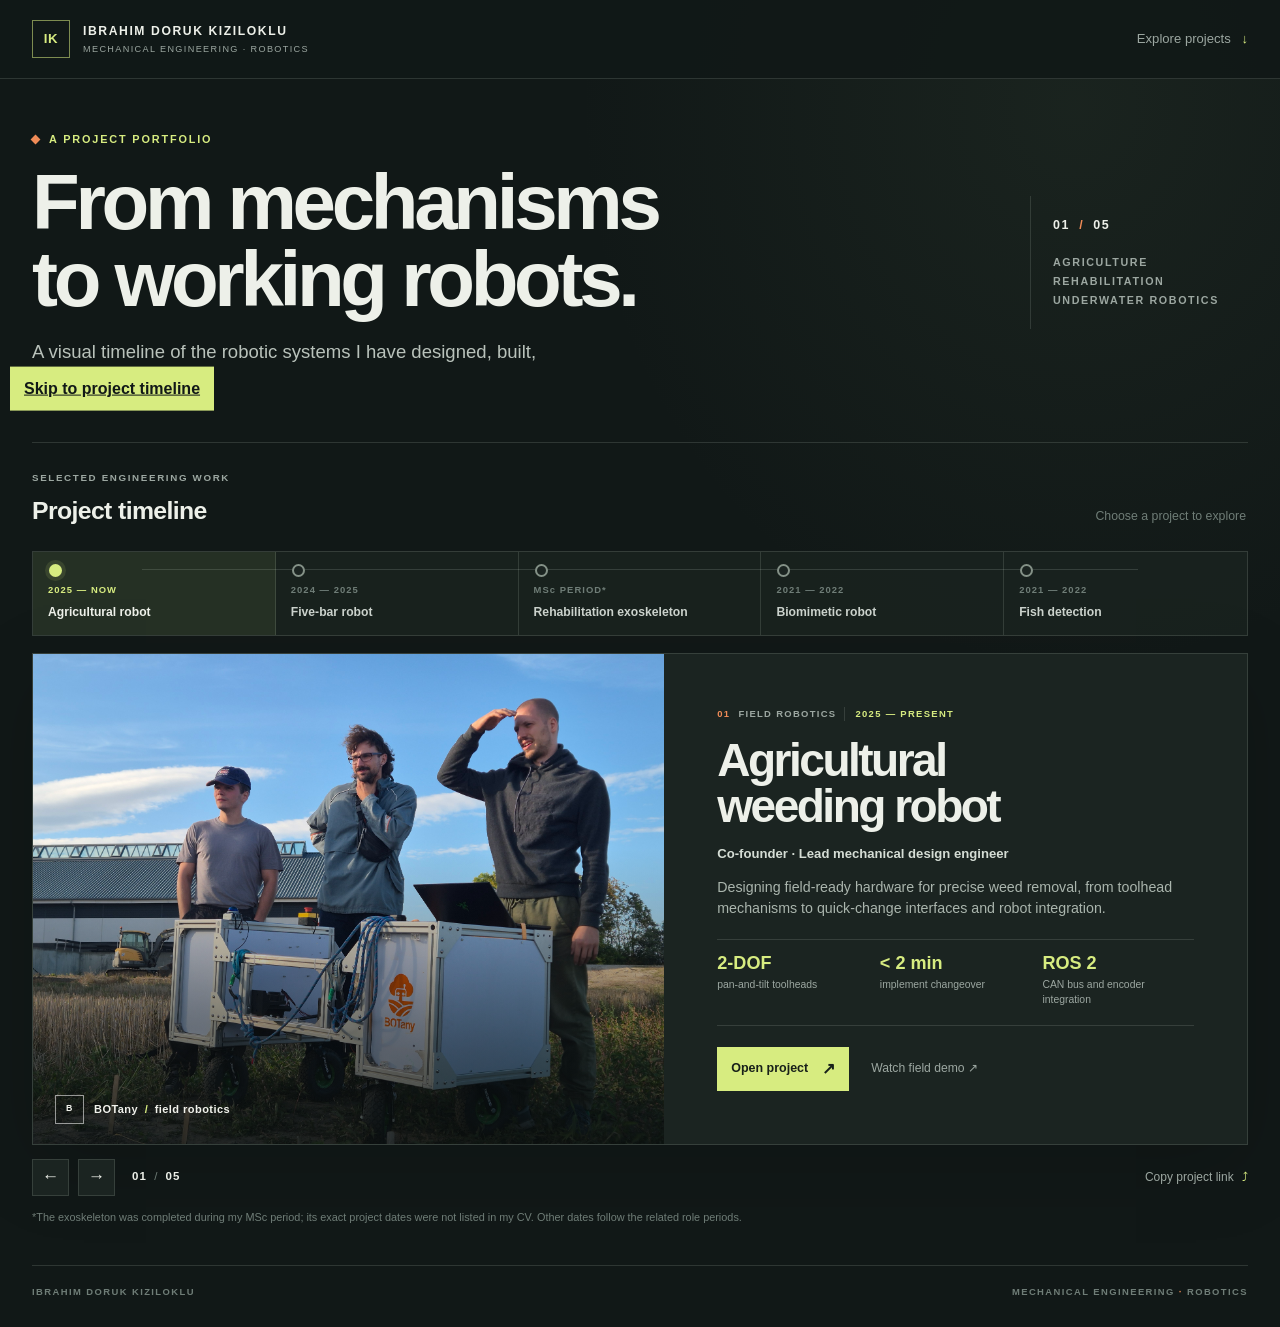
==== commit e04074d7: ". ." ====
--- a/index.html
+++ b/index.html
@@ -3,412 +3,193 @@
 <head>
     <meta charset="UTF-8">
     <meta name="viewport" content="width=device-width, initial-scale=1.0">
-    <title>Ibrahim Doruk Kızıloklu | Robotics Engineer &amp; Mechanical Design</title>
-    <!-- Added meta description and social sharing tags -->
-    <meta name="description" content="Robotics engineering portfolio of Ibrahim Doruk Kızıloklu, focused on mechanical design, prototyping, integration and validation.">
-    <meta property="og:title" content="Ibrahim Doruk Kızıloklu | Mechanical Design &amp; Robotics">
-    <meta property="og:description" content="Mechanical design, fabrication and testing for agricultural, rehabilitation and underwater robotics.">
+    <meta name="description" content="A visual timeline of Ibrahim Doruk Kızıloklu's mechanical engineering and robotics projects.">
+    <meta property="og:title" content="Robotics Projects | Ibrahim Doruk Kızıloklu">
+    <meta property="og:description" content="A visual timeline of robotic mechanisms, prototypes and field systems.">
     <meta property="og:type" content="website">
     <meta property="og:url" content="https://ibrahimkiziloklu.github.io/portfolio/">
-    <meta property="og:image" content="https://ibrahimkiziloklu.github.io/portfolio/images/profile/headshot.jpg">
+    <meta property="og:image" content="https://ibrahimkiziloklu.github.io/portfolio/images/projects/agricultural_weeding_robot/botany-field-scouting.jpg">
     <meta name="twitter:card" content="summary_large_image">
-    <meta name="twitter:title" content="Ibrahim Doruk Kızıloklu | Mechanical Design &amp; Robotics">
-    <meta name="twitter:description" content="Mechanical design, fabrication and testing for agricultural, rehabilitation and underwater robotics.">
-    <meta name="twitter:image" content="https://ibrahimkiziloklu.github.io/portfolio/images/profile/headshot.jpg">
+    <meta name="twitter:title" content="Robotics Projects | Ibrahim Doruk Kızıloklu">
+    <meta name="twitter:description" content="A visual timeline of robotic mechanisms, prototypes and field systems.">
+    <meta name="twitter:image" content="https://ibrahimkiziloklu.github.io/portfolio/images/projects/agricultural_weeding_robot/botany-field-scouting.jpg">
     <link rel="canonical" href="https://ibrahimkiziloklu.github.io/portfolio/">
-    <meta http-equiv="Content-Security-Policy" content="default-src 'self'; script-src 'self' https://www.google.com/recaptcha/ https://www.gstatic.com/recaptcha/ https://cdn.jsdelivr.net/npm/@emailjs/browser@3/dist/email.min.js; connect-src 'self' https://api.emailjs.com https://www.google.com/recaptcha/ https://www.gstatic.com/recaptcha/; style-src 'self' https://fonts.googleapis.com 'unsafe-inline'; font-src 'self' https://fonts.gstatic.com; img-src 'self' data: https://www.gstatic.com/recaptcha/; frame-src 'self' https://www.google.com/recaptcha/ https://recaptcha.google.com/recaptcha/; base-uri 'self'; form-action 'self'; upgrade-insecure-requests;">
-
+    <meta http-equiv="Content-Security-Policy" content="default-src 'self'; script-src 'self'; style-src 'self'; img-src 'self' data:; media-src 'self'; font-src 'self'; connect-src 'self'; base-uri 'self'; form-action 'self'; upgrade-insecure-requests;">
+    <title>Robotics Projects | Ibrahim Doruk Kızıloklu</title>
     <link rel="stylesheet" href="css/main-styles.css">
-    <script src="https://www.google.com/recaptcha/api.js" async defer></script>
-    <script src="https://cdn.jsdelivr.net/npm/@emailjs/browser@3/dist/email.min.js" defer crossorigin="anonymous"></script>
-    <script src="js/nav.js" defer></script>
-    <script src="js/main.js" defer></script>
+    <script src="js/projects-slideshow.js" defer></script>
 </head>
 <body>
-    <!-- Skip navigation link for accessibility -->
-    <a class="skip-link" href="#main-content">Skip to content</a>
+    <a class="skip-link" href="#project-timeline">Skip to project timeline</a>
 
-    <!-- Header -->
-    <header role="banner">
-        <div class="container">
-            <nav role="navigation" aria-label="Main navigation">
-                <div class="logo"><a href="#main-content">IK</a></div>
-                <button class="nav-toggle" type="button" aria-label="Toggle navigation menu" aria-expanded="false" aria-controls="primary-nav">
-                    <span class="nav-toggle-bar" aria-hidden="true"></span>
-                    <span class="nav-toggle-bar" aria-hidden="true"></span>
-                    <span class="nav-toggle-bar" aria-hidden="true"></span>
-                </button>
-                <ul class="nav-links" id="primary-nav">
-                    <li><a href="#about">Profile</a></li>
-                    <li><a href="#capabilities">Capabilities</a></li>
-                    <li><a href="#projects">Projects</a></li>
-                    <li><a href="#experience">Experience</a></li>
-                    <li><a href="#publications">Publications</a></li>
-                    <li><a href="#contact">Contact</a></li>
-                </ul>
-            </nav>
+    <header class="site-header">
+        <div class="site-header-inner">
+            <a class="brand" href="#project-timeline" aria-label="Ibrahim Doruk Kızıloklu, project portfolio">
+                <span class="brand-mark" aria-hidden="true">IK</span>
+                <span class="brand-name">IBRAHIM DORUK KIZILOKLU <span>MECHANICAL ENGINEERING · ROBOTICS</span></span>
+            </a>
+            <a class="header-link" href="#project-timeline">Explore projects <span aria-hidden="true">↓</span></a>
         </div>
     </header>
 
-    <!-- Main content wrapper -->
     <main id="main-content">
-        <section class="hero">
-            <div class="container">
-                <div class="hero-content">
-                    <div class="hero-copy fade-in">
-                        <p class="hero-kicker"><span>Robotics Engineer</span><span>Mechanical Design &amp; Integration</span></p>
-                        <h1>Ibrahim Doruk Kızıloklu</h1>
-                        <h2>Robotic mechanisms from CAD to working hardware.</h2>
-                        <p class="hero-intro">I design, build and validate mechanisms for agricultural, rehabilitation and underwater robots, from component selection through prototyping, integration and testing.</p>
-                        <div class="hero-actions">
-                            <a href="#projects" class="btn">Explore projects</a>
-                            <a href="#experience" class="btn btn-secondary">Career timeline</a>
-                        </div>
-                        <ul class="hero-focus" aria-label="Engineering focus">
-                            <li>Mechanism design</li>
-                            <li>Prototype &amp; fabrication</li>
-                            <li>Testing &amp; integration</li>
-                        </ul>
-                    </div>
-                    <div class="hero-visual fade-in delay-1">
-                        <div class="hero-photo-frame">
-                            <img src="images/profile/headshot.jpg" alt="Ibrahim Doruk Kızıloklu" class="hero-image" fetchpriority="high" decoding="async">
-                            <span class="hero-photo-index" aria-hidden="true">ENGINEERING PORTFOLIO / 2026</span>
-                        </div>
-                        <div class="hero-visual-footer">
-                            <div><span>Based in</span><strong>Aalborg, Denmark</strong></div>
-                            <div><span>Mobility</span><strong>Open to relocation</strong></div>
-                        </div>
-                    </div>
-                </div>
+        <section class="intro" aria-labelledby="page-title">
+            <div class="intro-copy">
+                <p class="eyebrow"><span class="eyebrow-mark" aria-hidden="true"></span> A project portfolio</p>
+                <h1 id="page-title">From mechanisms<br>to working robots.</h1>
+                <p class="intro-summary">A visual timeline of the robotic systems I have designed, built, integrated and tested.</p>
+            </div>
+            <div class="intro-note" aria-label="Portfolio overview">
+                <span class="note-index" id="intro-counter">01 <i aria-hidden="true">/</i> 05</span>
+                <span>AGRICULTURE<br>REHABILITATION<br>UNDERWATER ROBOTICS</span>
             </div>
         </section>
 
-        <section id="about" class="profile-section">
-            <div class="container">
-                <div class="section-title">
-                    <span class="section-kicker">01 / Profile</span>
-                    <h2>Mechanical engineering with a hands-on robotics focus</h2>
-                    <p>From mechanism design and fabrication to integration and hardware validation.</p>
+        <section class="showcase" id="project-timeline" aria-labelledby="timeline-heading">
+            <div class="showcase-heading">
+                <div>
+                    <p class="section-label">Selected engineering work</p>
+                    <h2 id="timeline-heading">Project timeline</h2>
                 </div>
-                <div class="about-content">
-                    <figure class="about-figure fade-in">
-                        <img src="images/projects/dolphin_project/ist_expo.jpg" alt="Robotic prototype displayed at an engineering exhibition" class="about-image" loading="lazy">
-                        <figcaption>Robotics work presented at an engineering exhibition</figcaption>
+                <p class="timeline-instruction">Choose a project to explore</p>
+            </div>
+
+            <div class="timeline" role="tablist" aria-label="Projects in timeline order">
+                <button class="timeline-stop is-active" type="button" role="tab" id="tab-botany" aria-controls="project-botany" aria-selected="true" tabindex="0" data-slide="0">
+                    <span class="timeline-date">2025 — NOW</span><span class="timeline-title">Agricultural robot</span>
+                </button>
+                <button class="timeline-stop" type="button" role="tab" id="tab-five-bar" aria-controls="project-five-bar" aria-selected="false" tabindex="-1" data-slide="1">
+                    <span class="timeline-date">2024 — 2025</span><span class="timeline-title">Five-bar robot</span>
+                </button>
+                <button class="timeline-stop" type="button" role="tab" id="tab-exoskeleton" aria-controls="project-exoskeleton" aria-selected="false" tabindex="-1" data-slide="2">
+                    <span class="timeline-date">MSc PERIOD*</span><span class="timeline-title">Rehabilitation exoskeleton</span>
+                </button>
+                <button class="timeline-stop" type="button" role="tab" id="tab-underwater" aria-controls="project-underwater" aria-selected="false" tabindex="-1" data-slide="3">
+                    <span class="timeline-date">2021 — 2022</span><span class="timeline-title">Biomimetic robot</span>
+                </button>
+                <button class="timeline-stop" type="button" role="tab" id="tab-fish-detection" aria-controls="project-fish-detection" aria-selected="false" tabindex="-1" data-slide="4">
+                    <span class="timeline-date">2021 — 2022</span><span class="timeline-title">Fish detection</span>
+                </button>
+            </div>
+
+            <div class="slide-stage" aria-live="off">
+                <article class="project-slide is-active" id="project-botany" role="tabpanel" aria-labelledby="tab-botany" tabindex="0" data-project-id="botany">
+                    <figure class="slide-visual">
+                        <img src="images/projects/agricultural_weeding_robot/botany-field-scouting.jpg" alt="BOTany team scouting a field beside the agricultural robot" fetchpriority="high">
+                        <figcaption><span class="image-mark" aria-hidden="true">B</span><span>BOTany <i aria-hidden="true">/</i> field robotics</span></figcaption>
                     </figure>
-                    <div class="about-text fade-in delay-1">
-                        <h3>From CAD to hardware validation</h3>
-                        <p>I am a robotics engineer with a mechanical engineering background. My work spans agricultural toolheads, parallel mechanisms for rehabilitation, and underwater robotic systems.</p>
-                        <p>I work across CAD, component selection, drawings, workshop fabrication, mechatronics integration and test. I enjoy solving the mechanical details that make a prototype reliable and practical to use.</p>
-                        <div class="profile-mini-facts">
-                            <div><span>Languages</span><strong>English &amp; Turkish fluent<br>Danish beginner</strong></div>
-                            <div><span>Engineering tools</span><strong>SolidWorks, Onshape, GD&amp;T, ROS 2</strong></div>
+                    <div class="slide-copy">
+                        <p class="slide-kicker"><span>01</span> FIELD ROBOTICS <span class="period">2025 — PRESENT</span></p>
+                        <h3>Agricultural<br>weeding robot</h3>
+                        <p class="role-line">Co-founder · Lead mechanical design engineer</p>
+                        <p class="slide-description">Designing field-ready hardware for precise weed removal, from toolhead mechanisms to quick-change interfaces and robot integration.</p>
+                        <ul class="project-highlights" aria-label="My contribution">
+                            <li><strong>2-DOF</strong><span>pan-and-tilt toolheads</span></li>
+                            <li><strong>&lt; 2 min</strong><span>implement changeover</span></li>
+                            <li><strong>ROS 2</strong><span>CAN bus and encoder integration</span></li>
+                        </ul>
+                        <div class="slide-footer">
+                            <a class="case-link" href="agricultural-weeding-robot.html">Open project <span aria-hidden="true">↗</span></a>
+                            <a class="text-link" href="agricultural-weeding-robot.html#robot-demo">Watch field demo <span aria-hidden="true">↗</span></a>
                         </div>
                     </div>
+                </article>
+
+                <article class="project-slide" id="project-five-bar" role="tabpanel" aria-labelledby="tab-five-bar" tabindex="0" data-project-id="five-bar" hidden>
+                    <figure class="slide-visual">
+                        <img src="images/projects/5_bar/Picture6.jpg" alt="Five-bar parallel arm robot developed for rehabilitation research" loading="lazy">
+                        <figcaption><span class="image-mark" aria-hidden="true">05</span><span>Parallel mechanism <i aria-hidden="true">/</i> rehabilitation</span></figcaption>
+                    </figure>
+                    <div class="slide-copy">
+                        <p class="slide-kicker"><span>02</span> REHABILITATION ROBOTICS <span class="period">2024 — 2025</span></p>
+                        <h3>Five-bar parallel<br>arm robot</h3>
+                        <p class="role-line">Robotics Engineer Research Assistant · Aalborg University</p>
+                        <p class="slide-description">Designed and tested a parallel mechanism for rehabilitation research, with a focus on positioning accuracy and controlled movement.</p>
+                        <ul class="project-highlights" aria-label="Project outcome">
+                            <li><strong>±0.5 mm</strong><span>verified positioning accuracy</span></li>
+                            <li><strong>5-bar</strong><span>parallel linkage architecture</span></li>
+                            <li><strong>Research</strong><span>biomechanics and rehabilitation</span></li>
+                        </ul>
+                        <div class="slide-footer"><a class="case-link" href="five-bar-project.html">Open project <span aria-hidden="true">↗</span></a></div>
+                    </div>
+                </article>
+
+                <article class="project-slide" id="project-exoskeleton" role="tabpanel" aria-labelledby="tab-exoskeleton" tabindex="0" data-project-id="exoskeleton" hidden>
+                    <figure class="slide-visual">
+                        <img src="images/projects/exoskeleton_project/Exoskeleton_Solidworks.jpg" alt="CAD design of a lower-limb rehabilitation exoskeleton" loading="lazy">
+                        <figcaption><span class="image-mark" aria-hidden="true">XR</span><span>Lower-limb biomechanics <i aria-hidden="true">/</i> CAD</span></figcaption>
+                    </figure>
+                    <div class="slide-copy">
+                        <p class="slide-kicker"><span>03</span> REHABILITATION ROBOTICS <span class="period">MSc PERIOD*</span></p>
+                        <h3>Rehabilitation<br>exoskeleton</h3>
+                        <p class="role-line">Center for Rehabilitation Robotics · Aalborg University</p>
+                        <p class="slide-description">Contributed to a lower-limb exoskeleton for studying hamstring mechanics, combining mechanical revisions with ROS 2 control and exercise patterns.</p>
+                        <ul class="project-highlights" aria-label="My contribution">
+                            <li><strong>CAD</strong><span>prototype design revisions</span></li>
+                            <li><strong>ROS 2</strong><span>modular control and data acquisition</span></li>
+                            <li><strong>Exercise</strong><span>movement patterns for rehabilitation research</span></li>
+                        </ul>
+                        <div class="slide-footer"><a class="case-link" href="exoskeleton-project.html">Open project <span aria-hidden="true">↗</span></a><a class="text-link" href="exoskeleton-gallery.html">View image gallery <span aria-hidden="true">↗</span></a></div>
+                    </div>
+                </article>
+
+                <article class="project-slide" id="project-underwater" role="tabpanel" aria-labelledby="tab-underwater" tabindex="0" data-project-id="underwater-robot" hidden>
+                    <figure class="slide-visual">
+                        <img src="images/projects/dolphin_project/tail_prototype.jpg" alt="Prototype of the biomimetic underwater robot tail" loading="lazy">
+                        <figcaption><span class="image-mark" aria-hidden="true">UW</span><span>Underwater robotics <i aria-hidden="true">/</i> prototype</span></figcaption>
+                    </figure>
+                    <div class="slide-copy">
+                        <p class="slide-kicker"><span>04</span> MARINE ROBOTICS <span class="period">2021 — 2022</span></p>
+                        <h3>Biomimetic<br>underwater robot</h3>
+                        <p class="role-line">Mechanical design · Cyprus Robotics</p>
+                        <p class="slide-description">Developed a dolphin-inspired tail mechanism and underwater hardware, then worked through prototyping and environmental testing.</p>
+                        <ul class="project-highlights" aria-label="My contribution">
+                            <li><strong>Tail</strong><span>mechanism development</span></li>
+                            <li><strong>Sealing</strong><span>marine housings and interfaces</span></li>
+                            <li><strong>Testing</strong><span>pressure and salinity conditions</span></li>
+                        </ul>
+                        <div class="slide-footer"><a class="case-link" href="underwater-robot-project.html">Open project <span aria-hidden="true">↗</span></a></div>
+                    </div>
+                </article>
+
+                <article class="project-slide" id="project-fish-detection" role="tabpanel" aria-labelledby="tab-fish-detection" tabindex="0" data-project-id="fish-detection" hidden>
+                    <figure class="slide-visual">
+                        <img src="images/projects/caretta_project/object%20detection.jpg" alt="Underwater fish detection visualization" loading="lazy">
+                        <figcaption><span class="image-mark" aria-hidden="true">AI</span><span>Orca · Caretta <i aria-hidden="true">/</i> underwater vision</span></figcaption>
+                    </figure>
+                    <div class="slide-copy">
+                        <p class="slide-kicker"><span>05</span> UNDERWATER VISION <span class="period">2021 — 2022</span></p>
+                        <h3>Fish detection<br>and tracking</h3>
+                        <p class="role-line">Development contribution · Cyprus Robotics, with Orca–Caretta</p>
+                        <p class="slide-description">Helped develop an AI-based vision system for autonomous underwater vehicles to detect, classify and track fish in challenging water conditions.</p>
+                        <ul class="project-highlights" aria-label="Project focus">
+                            <li><strong>Detect</strong><span>find fish in underwater imagery</span></li>
+                            <li><strong>Classify</strong><span>identify observed species</span></li>
+                            <li><strong>Track</strong><span>follow multiple moving targets</span></li>
+                        </ul>
+                        <div class="slide-footer"><a class="case-link" href="underwater_fish_detection.html">Open project <span aria-hidden="true">↗</span></a></div>
+                    </div>
+                </article>
+            </div>
+
+            <div class="showcase-controls">
+                <div class="control-pair">
+                    <button class="arrow-button" type="button" id="previous-project" aria-label="Previous project">←</button>
+                    <button class="arrow-button" type="button" id="next-project" aria-label="Next project">→</button>
+                    <span class="control-count" id="project-counter" aria-live="polite">01 <span>/</span> 05</span>
                 </div>
-                <div class="cv-download fade-in delay-2">
-                    <a href="images/assets/Idk_Cv.pdf" class="btn" target="_blank" rel="noopener noreferrer">Download CV</a>
+                <div class="share-actions">
+                    <span class="share-status" id="share-status" aria-live="polite"></span>
+                    <button class="share-button" type="button" id="copy-project-link">Copy project link <span aria-hidden="true">⤴</span></button>
                 </div>
             </div>
-        </section>
-
-        <section id="capabilities" class="capabilities-section">
-            <div class="container">
-                <div class="section-title">
-                    <span class="section-kicker">02 / Engineering workflow</span>
-                    <h2>How I take a robot from design to test</h2>
-                    <p>A practical toolkit for mechanisms, prototypes, integration and validation.</p>
-                </div>
-                <div class="capability-grid">
-                    <article class="capability-card fade-in">
-                        <span class="capability-number">01</span>
-                        <h3>Design mechanisms</h3>
-                        <p>Develop linkages, toolheads, housings and assemblies around the task they need to perform.</p>
-                        <div class="capability-tags"><span>SolidWorks</span><span>Onshape</span><span>GD&amp;T</span><span>Tolerance analysis</span></div>
-                    </article>
-                    <article class="capability-card fade-in delay-1">
-                        <span class="capability-number">02</span>
-                        <h3>Build for fabrication</h3>
-                        <p>Move from CAD to parts with clear drawings, practical tolerances and coordinated production.</p>
-                        <div class="capability-tags"><span>DFM</span><span>BOMs</span><span>Rapid prototyping</span><span>Workshop fabrication</span></div>
-                    </article>
-                    <article class="capability-card fade-in delay-2">
-                        <span class="capability-number">03</span>
-                        <h3>Integrate hardware</h3>
-                        <p>Bring mechanical assemblies together with motors, feedback, electronics and robot software.</p>
-                        <div class="capability-tags"><span>BLDC motors</span><span>Encoders</span><span>CAN bus</span><span>ROS 2</span></div>
-                    </article>
-                    <article class="capability-card fade-in delay-3">
-                        <span class="capability-number">04</span>
-                        <h3>Test and validate</h3>
-                        <p>Check accuracy, stiffness, repeatability and environmental protection under real conditions.</p>
-                        <div class="capability-tags"><span>Stress testing</span><span>Position verification</span><span>Sealing</span><span>Performance testing</span></div>
-                    </article>
-                </div>
-            </div>
-        </section>
-
-        <section id="projects" class="projects-section">
-            <div class="container">
-                <div class="section-title">
-                    <span class="section-kicker">03 / Selected work</span>
-                    <h2>Projects</h2>
-                    <p>Robotic systems I have designed, built, integrated or tested.</p>
-                </div>
-                <div class="projects-grid">
-                    <div class="project-card fade-in">
-                        <img src="images/projects/5_bar/Picture6.jpg" alt="Five-Bar Parallel Arm Robot" class="project-image" loading="lazy">
-                        <div class="project-content">
-                            <h3>Five-Bar Parallel Arm Robot</h3>
-                            <p>I designed and tested a five-bar robot for rehabilitation research, verifying positioning accuracy to &plusmn;0.5 mm.</p>
-                            <div class="project-tags">
-                                <span class="project-tag">Mechanical Design</span>
-                                <span class="project-tag">Non Linear Control Systems</span>
-                                <span class="project-tag">Kinematics</span>
-                            </div>
-                            <a href="five-bar-project.html" class="btn">View Project</a>
-                        </div>
-                    </div>
-                    <div class="project-card fade-in delay-1">
-                        <img src="images/projects/dolphin_project/tail_prototype.jpg" alt="Underwater Biomimetic Robot" class="project-image" loading="lazy">
-                        <div class="project-content">
-                            <h3>Underwater Biomimetic Robot</h3>
-                            <p>I developed underwater robot mechanisms and housings, then tested sealing and durability in demanding conditions.</p>
-                            <div class="project-tags">
-                                <span class="project-tag">Biomimetic Design</span>
-                                <span class="project-tag">Motion Analysis</span>
-                            </div>
-                            <a href="underwater-robot-project.html" class="btn">View Project</a>
-                        </div>
-                    </div>
-                    <div class="project-card fade-in delay-2">
-                        <img src="images/projects/exoskeleton_project/MotorActionServerChart.jpg" alt="Exoskeleton for Rehabilitation" class="project-image" loading="lazy">
-                        <div class="project-content">
-                            <h3>Exoskeleton for Rehabilitation</h3>
-                            <p>Engineered an exoskeleton prototype for studying hamstring muscle mechanics and enhancing sports injury rehabilitation.</p>
-                            <div class="project-tags">
-                                <span class="project-tag">Medical Robotics</span>
-                                <span class="project-tag">ROS2</span>
-                            </div>
-                            <a href="exoskeleton-project.html" class="btn">View Project</a>
-                        </div>
-                    </div>
-                    <div class="project-card fade-in delay-3">
-                        <img src="images/projects/caretta_project/object%20detection.jpg" alt="Underwater Fish Detection System" class="project-image" loading="lazy">
-                        <div class="project-content">
-                            <h3>Underwater Fish Detection System</h3>
-                            <p>Developed an AI-based vision system for autonomous underwater vehicles to detect, classify, and track various fish species in real-time.</p>
-                            <div class="project-tags">
-                                <span class="project-tag">Computer Vision</span>
-                                <span class="project-tag">Deep Learning</span>
-                                <span class="project-tag">OpenCV</span>
-                            </div>
-                            <a href="underwater_fish_detection.html" class="btn">View Project</a>
-                        </div>
-                    </div>
-                    <div class="project-card fade-in">
-                        <img src="images/projects/agricultural_weeding_robot/demo-poster.svg" alt="Illustrated field scene for the agricultural weeding robot project" class="project-image" loading="lazy">
-                        <div class="project-content">
-                            <h3>Agricultural Weeding Robot</h3>
-                            <p>I designed 2-DOF weeding toolheads and a quick-release mounting system for agricultural crop beds.</p>
-                            <div class="project-tags">
-                                <span class="project-tag">Agricultural Robotics</span>
-                                <span class="project-tag">Mechanical Design</span>
-                            </div>
-                            <a href="agricultural-weeding-robot.html" class="btn">View Project</a>
-                        </div>
-                    </div>
-                </div> 
-            </div>
-        </section>
-
-        <section id="experience" class="experience-section">
-            <div class="container">
-                <div class="section-title">
-                    <span class="section-kicker">04 / Career timeline</span>
-                    <h2>Engineering experience</h2>
-                    <p>Mechanical design, robotics research and field-oriented system development.</p>
-                </div>
-
-                <div class="experience-timeline">
-                    <article class="timeline-item fade-in">
-                        <div class="timeline-date"><time datetime="2025-11">Nov 2025</time><span>Present</span></div>
-                        <div class="timeline-content">
-                            <p class="timeline-organization">BOTany <span>Aalborg, Denmark</span></p>
-                            <h3>Co-Founder &amp; Lead Mechanical Design Engineer</h3>
-                            <ul>
-                                <li>Designed and fabricated 2-DOF pan-and-tilt weeding toolheads with V-shaped catching mechanisms.</li>
-                                <li>Created quick-release rack-rail clamps for implement swaps in under two minutes, with positional accuracy and dust and moisture sealing.</li>
-                                <li>Prepared GD&amp;T drawings and tolerance specifications; worked across workshop fabrication, BLDC motors, encoders, CAN bus and ROS 2 integration.</li>
-                            </ul>
-                        </div>
-                    </article>
-                    <article class="timeline-item fade-in">
-                        <div class="timeline-date"><time datetime="2024-03">Mar 2024</time><span>Feb 2025</span></div>
-                        <div class="timeline-content">
-                            <p class="timeline-organization">Aalborg University <span>Aalborg, Denmark</span></p>
-                            <h3>Robotics Engineer Research Assistant</h3>
-                            <ul>
-                                <li>Designed and modelled a five-bar parallel manipulator for rehabilitation research.</li>
-                                <li>Developed compliance and stress tests, verifying positioning accuracy to &plusmn;0.5 mm.</li>
-                                <li>Mentored a six-member undergraduate team and co-authored a peer-reviewed Springer paper.</li>
-                            </ul>
-                        </div>
-                    </article>
-                    <article class="timeline-item fade-in">
-                        <div class="timeline-date"><time datetime="2021-02">Feb 2021</time><span>Jun 2022</span></div>
-                        <div class="timeline-content">
-                            <p class="timeline-organization">Cyprus Robotics / Ara Robotics <span>Famagusta, Cyprus</span></p>
-                            <h3>Mechanical Design Engineer</h3>
-                            <ul>
-                                <li>Researched a biomimetic tail mechanism and adapted robotic housings for underwater operation.</li>
-                                <li>Selected marine-grade materials and seals for submerged hardware.</li>
-                                <li>Validated prototypes with pressure, salinity and lifecycle durability tests.</li>
-                            </ul>
-                        </div>
-                    </article>
-                </div>
-
-                <div class="education-block">
-                    <div class="education-heading">
-                        <span class="section-kicker">05 / Education</span>
-                        <h2>Education &amp; additional experience</h2>
-                    </div>
-                    <div class="education-grid">
-                        <article class="education-card">
-                            <p class="education-date">2023 – 2026</p>
-                            <h3>Robotics MSc</h3>
-                            <p>Aalborg University, Denmark</p>
-                            <span>Non-linear control and multi-body systems</span>
-                        </article>
-                        <article class="education-card">
-                            <p class="education-date">2015 – 2020</p>
-                            <h3>Mechanical Engineering BSc</h3>
-                            <p>Dokuz Eylül University, Turkey</p>
-                            <span>Thesis: design and control of two-axis solar tracking mechanisms</span>
-                        </article>
-                    </div>
-                    <div class="experience-extras">
-                        <article>
-                            <span>Team leadership</span>
-                            <p>Led a five-person cross-disciplinary robotics team; delivered three prototypes over a nine-month competition cycle.</p>
-                        </article>
-                        <article>
-                            <span>Recognition</span>
-                            <p>EU Graduate Studies Scholarship recipient; Huawei DIGIX 2020 regional third place.</p>
-                        </article>
-                    </div>
-                </div>
-            </div>
-        </section>
-
-        <section id="publications" class="publications-section">
-            <div class="container">
-                <div class="section-title">
-                    <span class="section-kicker">06 / Research</span>
-                    <h2>Publications</h2>
-                    <p>Peer-reviewed research and technical work.</p>
-                </div>
-                <div class="publication-list">
-                    <div class="publication-item fade-in">
-                        <h3>Design and Stiffness Modeling of a Novel Planar Parallel Robot with Variable Stiffness Actuators</h3>
-                        <div class="publication-meta">Springer/Mechanism Design for Robotics (2024)</div>
-                        <p>Co-authored research detailing the design of variable stiffness actuators for planar robots, focusing on innovative mechanism design and stiffness modeling approaches.</p>
-                        <a href="https://link.springer.com/chapter/10.1007/978-3-031-67383-2_30" class="publication-link" target="_blank" rel="noopener noreferrer">Read Publication</a>
-                    </div>
-                    <div class="publication-item fade-in delay-1">
-                        <h3>A Comparative Analysis Between the Additive and the Multiplicative Extended Kalman Filter</h3>
-                        <div class="publication-meta">arXiv:2307.06300</div>
-                        <p>This project focuses on a practical comparison between the MEKF and the Additive Extended Kalman Filter in satellite attitude estimation.</p>
-                        <a href="https://arxiv.org/abs/2307.06300" class="publication-link" target="_blank" rel="noopener noreferrer">Read Publication</a>
-                    </div>
-                </div>
-            </div>
-        </section>
-
-        <section id="contact" class="contact-section">
-            <div class="container">
-                <div class="section-title">
-                    <span class="section-kicker">07 / Contact</span>
-                    <h2>Contact</h2>
-                    <p>Get in touch about robotics, mechanical design or collaboration.</p>
-                </div>
-                <div class="contact-container">
-                    <div class="contact-info">
-                        <div class="contact-item fade-in">
-                            <div class="contact-icon" aria-hidden="true">✉</div>
-                            <div>
-                                <h3>Email</h3>
-                                <p><a href="mailto:ibrahimkiziloklu@gmail.com" class="contact-link">ibrahimkiziloklu@gmail.com</a></p>
-                            </div>
-                        </div>
-                        <div class="contact-item fade-in delay-1">
-                            <div class="contact-icon" aria-hidden="true">📍</div>
-                            <div>
-                                <h3>Location</h3>
-                                <p>Aalborg, Denmark</p>
-                            </div>
-                        </div>
-                        <div class="contact-item fade-in delay-2">
-                            <div class="contact-icon" aria-hidden="true">in</div>
-                            <div>
-                                <h3>LinkedIn</h3>
-                                <p><a href="https://www.linkedin.com/in/ibrahimdorukkiziloklu/" target="_blank" rel="noopener noreferrer" class="contact-link">ibrahimdorukkiziloklu</a></p>
-                            </div>
-                        </div>
-                    </div>
-                    <div class="contact-form fade-in delay-3">
-                        <form id="contactForm" novalidate>
-                            <div class="form-group">
-                                <label for="name">Name</label>
-                                <input type="text" id="name" name="name" placeholder="Your Name" required autocomplete="name">
-                                <span class="error-text" id="nameError"></span>
-                            </div>
-                            <div class="form-group">
-                                <label for="email">Email</label>
-                                <input type="email" id="email" name="email" placeholder="Your Email" required autocomplete="email">
-                                <span class="error-text" id="emailError"></span>
-                            </div>
-                            <div class="form-group">
-                                <label for="subject">Subject</label>
-                                <input type="text" id="subject" name="subject" placeholder="Email Subject" required autocomplete="off">
-                                <span class="error-text" id="subjectError"></span>
-                            </div>
-                            <div class="form-group">
-                                <label for="message">Message</label>
-                                <textarea id="message" name="message" placeholder="Your Message" required autocomplete="off"></textarea>
-                                <span class="error-text" id="messageError"></span>
-                            </div>
-                            
-                            <!-- reCAPTCHA element -->
-                            <div class="form-group">
-                                <div class="g-recaptcha" data-sitekey="6LcNqPkqAAAAAMhQQuzMjDfkOSG_B5ea_PYfWlmA"></div>
-                                <span class="error-text" id="recaptchaError"></span>
-                            </div>
-                            
-                            <button type="submit" class="btn" id="submitBtn">Send Message</button>
-                            
-                            <!-- Status message container with aria-live for accessibility -->
-                            <div id="formStatus" class="form-status" role="alert" aria-live="polite"></div>
-                        </form>
-                    </div>
-                </div>
-            </div>
+            <p class="timeline-note">*The exoskeleton was completed during my MSc period; its exact project dates were not listed in my CV. Other dates follow the related role periods.</p>
         </section>
     </main>
 
-    <!-- Footer -->
-    <footer role="contentinfo">
-        <!-- Playful decorative element -->
-        <div class="footer-bubble"></div>
-        
-        <div class="container">
-            <ul class="social-links">
-                <li><a href="https://www.linkedin.com/in/ibrahimdorukkiziloklu/" target="_blank" rel="noopener noreferrer" aria-label="LinkedIn profile"><span aria-hidden="true" class="social-text">in</span></a></li>
-                <li><a href="https://github.com/ibrahimkiziloklu" target="_blank" rel="noopener noreferrer" aria-label="GitHub profile"><span aria-hidden="true" class="social-text">GH</span></a></li>
-            </ul>
-            <p>&copy; 2026 Ibrahim Doruk Kızıloklu. All Rights Reserved.</p>
-        </div>
+    <footer class="site-footer">
+        <span>IBRAHIM DORUK KIZILOKLU</span>
+        <span>MECHANICAL ENGINEERING <i aria-hidden="true">·</i> ROBOTICS</span>
     </footer>
 </body>
 </html>
--- a/css/main-styles.css
+++ b/css/main-styles.css
@@ -1,1730 +1,443 @@
-/* Minimalist Fun Design - main-styles.css */
-
-/* Import clean sans-serif font */
-@import url('https://fonts.googleapis.com/css2?family=DM+Sans:wght@400;500;700&display=swap');
-
-/* Mechanical engineering portfolio palette */
 :root {
-    --primary: #c76d36;
-    --secondary: #566e7b;
-    --accent: #c6d49f;
-    --dark: #1b2931;
-    --light: #f1f3f1;
-    --text: #35434a;
-    --secondary-ink: #3f6070;
-    --white: #ffffff;
-    --transition: all 0.3s ease;
-}
-
-* {
+    color-scheme: dark;
+    --ink: #edf0e9;
+    --muted: #9ca7a1;
+    --dim: #6f7d77;
+    --ground: #111817;
+    --panel: #1b2421;
+    --panel-raised: #222c28;
+    --line: rgba(218, 231, 219, 0.14);
+    --accent: #d7ec80;
+    --warm: #f08b57;
+    --display: "Arial Narrow", "Franklin Gothic Medium", "Aptos Display", sans-serif;
+    --body: "Aptos", "Segoe UI", sans-serif;
+}
+
+* { box-sizing: border-box; }
+
+html { scroll-behavior: smooth; }
+
+body {
+    min-width: 320px;
     margin: 0;
-    padding: 0;
-    box-sizing: border-box;
-    font-family: 'DM Sans', sans-serif;
-}
-
-body {
-    line-height: 1.6;
-    color: var(--text);
-    background-color: var(--light);
-    scroll-behavior: smooth;
-}
-
-html {
-    scroll-behavior: smooth;
-}
-
-section[id] {
-    scroll-margin-top: 88px;
-}
+    background:
+        radial-gradient(ellipse at 84% 8%, rgba(81, 104, 77, 0.14), transparent 31rem),
+        var(--ground);
+    color: var(--ink);
+    font-family: var(--body);
+    line-height: 1.5;
+}
+
+button, a { font: inherit; }
+a { color: inherit; }
+button { color: inherit; }
+[hidden] { display: none !important; }
 
 :focus-visible {
-    outline: 3px solid var(--secondary-ink);
-    outline-offset: 3px;
-}
-
-.container {
-    max-width: 1200px;
-    margin: 0 auto;
-    padding: 0 20px;
-}
-
-/* Skip link: off-screen until it receives keyboard focus */
+    outline: 2px solid var(--accent);
+    outline-offset: 4px;
+}
+
 .skip-link {
+    position: fixed;
+    z-index: 20;
+    top: 10px;
+    left: 10px;
+    transform: translateY(-160%);
+    padding: 10px 14px;
+    background: var(--accent);
+    color: #111817;
+    font-weight: 700;
+}
+
+.skip-link:focus { transform: translateY(0); }
+
+.site-header {
+    border-bottom: 1px solid var(--line);
+    background: rgba(17, 24, 23, 0.92);
+}
+
+.site-header-inner,
+.intro,
+.showcase,
+.site-footer {
+    width: min(1240px, calc(100% - 64px));
+    margin-inline: auto;
+}
+
+.site-header-inner {
+    min-height: 78px;
+    display: flex;
+    align-items: center;
+    justify-content: space-between;
+    gap: 24px;
+}
+
+.brand {
+    display: inline-flex;
+    align-items: center;
+    gap: 13px;
+    text-decoration: none;
+}
+
+.brand-mark {
+    width: 38px;
+    height: 38px;
+    display: grid;
+    place-items: center;
+    border: 1px solid rgba(215, 236, 128, 0.55);
+    color: var(--accent);
+    font-family: var(--display);
+    font-size: 0.83rem;
+    font-weight: 800;
+    letter-spacing: 0.04em;
+}
+
+.brand-name,
+.brand-name span {
+    display: block;
+}
+
+.brand-name {
+    font-size: 0.76rem;
+    font-weight: 750;
+    letter-spacing: 0.13em;
+}
+
+.brand-name span {
+    margin-top: 3px;
+    color: var(--muted);
+    font-size: 0.57rem;
+    font-weight: 500;
+    letter-spacing: 0.15em;
+}
+
+.header-link,
+.text-link {
+    color: var(--muted);
+    font-size: 0.82rem;
+    text-decoration: none;
+}
+
+.header-link span { margin-left: 7px; color: var(--accent); }
+.header-link:hover, .text-link:hover { color: var(--accent); }
+
+.intro {
+    min-height: 318px;
+    display: flex;
+    align-items: center;
+    justify-content: space-between;
+    gap: 48px;
+    padding-block: 52px 48px;
+}
+
+.eyebrow,
+.section-label,
+.slide-kicker {
+    color: var(--accent);
+    font-size: 0.68rem;
+    font-weight: 700;
+    letter-spacing: 0.17em;
+    text-transform: uppercase;
+}
+
+.eyebrow { display: flex; align-items: center; gap: 10px; margin: 0 0 17px; }
+.eyebrow-mark { width: 7px; height: 7px; background: var(--warm); transform: rotate(45deg); }
+
+.intro h1 {
+    max-width: 760px;
+    margin: 0;
+    font-family: var(--display);
+    font-size: clamp(2.7rem, 6.1vw, 5rem);
+    font-weight: 750;
+    letter-spacing: -0.055em;
+    line-height: 0.98;
+}
+
+.intro-summary {
+    max-width: 540px;
+    margin: 21px 0 0;
+    color: #b9c2bb;
+    font-size: clamp(0.98rem, 1.45vw, 1.16rem);
+}
+
+.intro-note {
+    min-width: 218px;
+    display: grid;
+    gap: 16px;
+    align-content: center;
+    padding: 18px 0 18px 22px;
+    border-left: 1px solid var(--line);
+    color: var(--muted);
+    font-size: 0.67rem;
+    font-weight: 700;
+    letter-spacing: 0.15em;
+    line-height: 1.8;
+}
+
+.note-index { color: var(--ink); font-size: 0.78rem; }
+.note-index i { padding-inline: 4px; color: var(--warm); font-style: normal; }
+
+.showcase {
+    padding: 28px 0 40px;
+    border-top: 1px solid var(--line);
+}
+
+.showcase-heading {
+    display: flex;
+    align-items: end;
+    justify-content: space-between;
+    gap: 22px;
+    margin-bottom: 22px;
+}
+
+.section-label { margin: 0 0 6px; color: var(--muted); font-size: 0.61rem; }
+.showcase-heading h2 { margin: 0; font-family: var(--display); font-size: 1.55rem; letter-spacing: -0.025em; }
+.timeline-instruction { margin: 0 2px 3px 0; color: var(--dim); font-size: 0.77rem; }
+
+.timeline {
+    position: relative;
+    display: grid;
+    grid-template-columns: repeat(5, minmax(0, 1fr));
+    margin-bottom: 17px;
+    border: 1px solid var(--line);
+    background: rgba(27, 36, 33, 0.72);
+}
+
+.timeline::before {
     position: absolute;
-    left: -9999px;
-    top: 0;
-    z-index: 200;
-    background-color: var(--primary);
-    color: var(--white);
-    padding: 12px 20px;
-    border-radius: 0 0 8px 0;
-    text-decoration: none;
-    font-weight: 600;
-}
-
-.skip-link:focus {
-    left: 0;
-}
-
-/* Fun Dot Pattern Shapes */
-.fun-dots {
+    top: 17px;
+    right: 9%;
+    left: 9%;
+    height: 1px;
+    background: rgba(218, 231, 219, 0.15);
+    content: "";
+}
+
+.timeline-stop {
+    position: relative;
+    min-width: 0;
+    display: flex;
+    flex-direction: column;
+    align-items: flex-start;
+    gap: 8px;
+    padding: 31px 15px 14px;
+    border: 0;
+    border-right: 1px solid var(--line);
+    background: transparent;
+    cursor: pointer;
+    text-align: left;
+    transition: background-color 150ms ease, color 150ms ease;
+}
+
+.timeline-stop:last-child { border-right: 0; }
+.timeline-stop::before {
     position: absolute;
-    height: 100px;
-    width: 100px;
-    background-image: radial-gradient(var(--accent) 2px, transparent 2px);
-    background-size: 15px 15px;
-    opacity: 0.3;
-    z-index: 0;
-}
-
-.dots-top-right {
-    top: 40px;
-    right: 10%;
-}
-
-.dots-lower {
-    top: auto;
-    bottom: 40px;
-}
-
-.dots-bottom-left {
-    bottom: 40px;
-    left: 10%;
-}
-
-/* Fun Bubble Shape */
-.fun-bubble {
+    z-index: 1;
+    top: 12px;
+    left: 16px;
+    width: 9px;
+    height: 9px;
+    border: 2px solid #849187;
+    border-radius: 50%;
+    background: var(--panel);
+    content: "";
+}
+
+.timeline-stop:hover { background: rgba(255, 255, 255, 0.035); }
+.timeline-stop.is-active { background: rgba(215, 236, 128, 0.07); }
+.timeline-stop.is-active::before { border-color: var(--accent); background: var(--accent); box-shadow: 0 0 0 4px rgba(215, 236, 128, 0.11); }
+.timeline-date { color: var(--dim); font-size: 0.59rem; font-weight: 700; letter-spacing: 0.11em; }
+.timeline-stop.is-active .timeline-date { color: var(--accent); }
+.timeline-title { color: #cbd2cc; font-size: 0.76rem; font-weight: 650; line-height: 1.3; }
+.timeline-stop.is-active .timeline-title { color: var(--ink); }
+
+.slide-stage {
+    overflow: hidden;
+    border: 1px solid var(--line);
+    background: var(--panel);
+    box-shadow: 0 22px 75px rgba(0, 0, 0, 0.15);
+}
+
+.project-slide {
+    min-height: 485px;
+    display: grid;
+    grid-template-columns: minmax(0, 1.04fr) minmax(0, 0.96fr);
+    animation: appear 220ms ease-out both;
+}
+
+@keyframes appear {
+    from { opacity: 0.45; transform: translateY(5px); }
+    to { opacity: 1; transform: translateY(0); }
+}
+
+.slide-visual {
+    position: relative;
+    min-height: 485px;
+    overflow: hidden;
+    margin: 0;
+    background: #2a3530;
+}
+
+.slide-visual::after {
     position: absolute;
-    border-radius: 50%;
-    background-color: var(--accent);
-    opacity: 0.1;
-    z-index: 0;
-}
-
-.bubble-lg {
-    width: 300px;
-    height: 300px;
-    top: -150px;
-    right: -150px;
-}
-
-.bubble-sm {
-    width: 100px;
-    height: 100px;
-    bottom: 50px;
-    left: 100px;
-}
-
-.bubble-offset {
-    left: auto;
-    right: 100px;
-    top: 50px;
-    bottom: auto;
-}
-
-/* Fun Lines */
-.fun-line {
+    inset: 40% 0 0;
+    background: linear-gradient(transparent, rgba(10, 15, 14, 0.76));
+    content: "";
+    pointer-events: none;
+}
+
+.slide-visual img { width: 100%; height: 100%; position: absolute; inset: 0; object-fit: cover; }
+.project-slide[data-project-id="botany"] .slide-visual img { object-position: 53% center; }
+.project-slide[data-project-id="five-bar"] .slide-visual img { object-position: center; }
+.project-slide[data-project-id="exoskeleton"] .slide-visual img { object-position: center; }
+
+.slide-visual figcaption {
     position: absolute;
-    background-color: var(--secondary);
-    opacity: 0.1;
-    z-index: 0;
-}
-
-.line-horizontal {
-    height: 3px;
-    width: 150px;
-    top: 30%;
-    left: 0;
-}
-
-.line-vertical {
-    height: 150px;
-    width: 3px;
-    bottom: 20%;
-    right: 10%;
-}
-
-/* Clean Header */
-header {
-    background-color: var(--white);
-    color: var(--dark);
-    padding: 20px 0;
-    position: sticky;
-    top: 0;
-    z-index: 100;
-    box-shadow: 0 2px 15px rgba(0, 0, 0, 0.05);
-}
-
-nav {
-    display: flex;
-    justify-content: space-between;
+    z-index: 1;
+    right: 22px;
+    bottom: 20px;
+    left: 22px;
+    display: flex;
     align-items: center;
-}
-
-.logo {
-    font-size: 1.5rem;
-    font-weight: 700;
-    color: var(--primary);
-    position: relative;
-}
-
-.logo::after {
-    content: '';
-    position: absolute;
-    width: 6px;
-    height: 6px;
-    border-radius: 50%;
-    background-color: var(--secondary);
-    bottom: 5px;
-    right: -8px;
-}
-
-.nav-links {
-    display: flex;
-    list-style: none;
-}
-
-.nav-links li {
-    margin-left: 40px;
-}
-
-.nav-links a {
-    color: var(--text);
-    text-decoration: none;
-    font-weight: 500;
-    position: relative;
-    padding: 5px 0;
-}
-
-.nav-links a::after {
-    content: '';
-    position: absolute;
-    width: 0;
-    height: 2px;
-    bottom: 0;
-    left: 0;
-    background-color: var(--primary);
-    transition: var(--transition);
-}
-
-.nav-links a:hover::after,
-.nav-links a:focus-visible::after {
-    width: 100%;
-}
-
-.logo a {
-    color: inherit;
-    text-decoration: none;
-}
-
-/* Mobile menu toggle (hidden on desktop) */
-.nav-toggle {
-    display: none;
+    gap: 10px;
+    color: #f1f2ec;
+    font-size: 0.69rem;
+    font-weight: 650;
+    letter-spacing: 0.04em;
+}
+
+.slide-visual figcaption i { padding-inline: 3px; color: var(--accent); font-style: normal; }
+.image-mark { width: 29px; height: 29px; display: grid; place-items: center; border: 1px solid rgba(255, 255, 255, 0.55); font-size: 0.55rem; letter-spacing: 0.06em; }
+
+.slide-copy {
+    display: flex;
     flex-direction: column;
     justify-content: center;
-    gap: 5px;
-    width: 44px;
-    height: 44px;
-    padding: 0;
-    background: none;
-    border: none;
-    cursor: pointer;
-}
-
-.nav-toggle-bar {
-    display: block;
-    width: 24px;
-    height: 2px;
-    margin: 0 auto;
-    background-color: var(--dark);
-    transition: background-color 0.3s;
-}
-
-.nav-toggle:hover .nav-toggle-bar {
-    background-color: var(--primary);
-}
-
-/* Playful Hero Section */
-.hero {
-    padding: 120px 0 80px;
-    background-color: var(--white);
-    position: relative;
-    overflow: hidden;
-}
-
-.hero-content {
-    position: relative;
-    z-index: 2;
-    text-align: center;
-}
-
-.hero-image {
-    width: 180px;
-    height: 180px;
-    border-radius: 50%;
-    object-fit: cover;
-    border: 3px solid var(--primary);
-    margin-bottom: 30px;
-    transition: transform 0.3s ease;
-}
-
-.hero-image:hover {
-    transform: scale(1.05);
-}
-
-.hero h1 {
-    font-size: 3rem;
+    padding: clamp(28px, 4.2vw, 53px);
+}
+
+.slide-kicker {
+    display: flex;
+    flex-wrap: wrap;
+    align-items: center;
+    gap: 8px;
+    margin: 0 0 17px;
+    color: var(--muted);
+    font-size: 0.59rem;
+    letter-spacing: 0.14em;
+}
+
+.slide-kicker > span:first-child { color: var(--warm); }
+.slide-kicker .period { padding-left: 10px; border-left: 1px solid var(--line); color: var(--accent); }
+.slide-copy h3 { margin: 0; font-family: var(--display); font-size: clamp(2.1rem, 3.6vw, 3.4rem); font-weight: 700; letter-spacing: -0.055em; line-height: 0.99; }
+.role-line { margin: 15px 0 0; color: #d5ddd5; font-size: 0.82rem; font-weight: 650; }
+.slide-description { max-width: 510px; margin: 13px 0 19px; color: #aab5ad; font-size: 0.89rem; }
+
+.project-highlights {
+    display: grid;
+    grid-template-columns: repeat(3, minmax(0, 1fr));
+    gap: 11px;
+    padding: 14px 0 17px;
+    margin: 0;
+    border-top: 1px solid var(--line);
+    border-bottom: 1px solid var(--line);
+    list-style: none;
+}
+
+.project-highlights li { min-width: 0; display: flex; flex-direction: column; gap: 5px; }
+.project-highlights strong { color: var(--accent); font-family: var(--display); font-size: 1.13rem; font-weight: 700; line-height: 1.1; }
+.project-highlights span { color: var(--muted); font-size: 0.65rem; line-height: 1.4; }
+
+.slide-footer { display: flex; flex-wrap: wrap; align-items: center; gap: 13px 22px; margin-top: 21px; }
+.case-link { display: inline-flex; align-items: center; gap: 14px; padding: 10px 14px; background: var(--accent); color: #182019; font-size: 0.78rem; font-weight: 750; text-decoration: none; transition: background-color 150ms ease, transform 150ms ease; }
+.case-link:hover { transform: translateY(-2px); background: #e7f6a3; }
+.case-link span { font-size: 1rem; }
+.text-link { font-size: 0.76rem; }
+
+.showcase-controls { display: flex; align-items: center; justify-content: space-between; gap: 16px; padding-top: 14px; }
+.control-pair, .share-actions { display: flex; align-items: center; gap: 9px; }
+.arrow-button { width: 37px; height: 37px; border: 1px solid var(--line); background: var(--panel); color: var(--ink); cursor: pointer; font-size: 1.08rem; transition: border-color 150ms ease, color 150ms ease; }
+.arrow-button:hover { border-color: var(--accent); color: var(--accent); }
+.control-count { margin-left: 8px; color: var(--ink); font-size: 0.72rem; font-weight: 700; letter-spacing: 0.09em; }
+.control-count span { padding-inline: 3px; color: var(--dim); font-weight: 400; }
+.share-button { padding: 7px 0 7px 12px; border: 0; background: none; color: var(--muted); cursor: pointer; font-size: 0.75rem; }
+.share-button span { margin-left: 5px; color: var(--accent); }
+.share-button:hover { color: var(--ink); }
+.share-status { min-height: 1em; color: var(--accent); font-size: 0.7rem; }
+.timeline-note { margin: 13px 0 0; color: var(--dim); font-size: 0.68rem; }
+
+.site-footer {
+    display: flex;
+    justify-content: space-between;
+    gap: 20px;
+    padding-block: 19px 28px;
+    border-top: 1px solid var(--line);
+    color: var(--dim);
+    font-size: 0.59rem;
     font-weight: 700;
-    margin-bottom: 10px;
-    color: var(--dark);
-}
-
-.hero h2 {
-    font-size: 1.3rem;
-    font-weight: 500;
-    margin-bottom: 30px;
-    color: var(--primary);
-}
-
-.hero-intro {
-    max-width: 620px;
-    margin: -12px auto 24px;
-    color: #555;
-    font-size: 1.1rem;
-}
-
-/* Fun Buttons */
-.btn {
-    display: inline-block;
-    background-color: var(--primary);
-    color: var(--white);
-    padding: 12px 28px;
-    border-radius: 50px;
-    text-decoration: none;
-    font-weight: 600;
-    transition: var(--transition);
-    margin: 10px;
-    border: none;
-    position: relative;
-    overflow: hidden;
-    z-index: 1;
-    box-shadow: 0 4px 10px rgba(255, 107, 107, 0.2);
-    cursor: pointer;
-}
-
-.btn:hover {
-    background-color: var(--dark);
-    transform: translateY(-3px);
-}
-
-.btn-secondary {
-    background-color: var(--secondary);
-    box-shadow: 0 4px 10px rgba(78, 205, 196, 0.2);
-}
-
-/* Clean Sections */
-section {
-    padding: 80px 0;
-    position: relative;
-    overflow: hidden;
-}
-
-section:nth-child(even) {
-    background-color: var(--white);
-}
-
-.section-title {
-    text-align: center;
-    margin-bottom: 50px;
-    position: relative;
-}
-
-.section-title h2 {
-    font-size: 2.2rem;
-    color: var(--dark);
-    margin-bottom: 15px;
-    font-weight: 700;
-    display: inline-block;
-}
-
-.section-title h2::after {
-    content: '';
-    position: absolute;
-    width: 40px;
-    height: 4px;
-    background-color: var(--primary);
-    bottom: -10px;
-    left: 50%;
-    transform: translateX(-50%);
-}
-
-.section-title p {
-    color: var(--text);
-    max-width: 600px;
-    margin: 0 auto;
-    font-size: 1.1rem;
-}
-
-/* Minimal About Section */
-.about-content {
-    display: grid;
-    grid-template-columns: 1fr 1fr;
-    gap: 60px;
-    align-items: center;
-}
-
-.about-text h3 {
-    font-size: 1.8rem;
-    margin-bottom: 20px;
-    color: var(--dark);
-    font-weight: 600;
-}
-
-.about-text p {
-    margin-bottom: 20px;
-    font-size: 1.05rem;
-}
-
-.about-image {
-    width: 100%;
-    border-radius: 12px;
-    box-shadow: 0 8px 20px rgba(0, 0, 0, 0.08);
-}
-
-.expertise-list {
-    list-style-type: none;
-    margin: 25px 0;
-}
-
-.expertise-list li {
-    margin-bottom: 12px;
-    position: relative;
-    padding-left: 25px;
-}
-
-.expertise-list li::before {
-    content: '';
-    position: absolute;
-    left: 0;
-    top: 10px;
-    width: 8px;
-    height: 8px;
-    background-color: var(--secondary);
-    border-radius: 50%;
-}
-
-.cv-download {
-    text-align: center;
-    margin-top: 40px;
-}
-
-/* Fun Project Cards */
-.projects-grid {
-    display: grid;
-    grid-template-columns: repeat(auto-fit, minmax(320px, 1fr));
-    gap: 30px;
-}
-
-.project-card {
-    background-color: var(--white);
-    border-radius: 12px;
-    overflow: hidden;
-    box-shadow: 0 6px 20px rgba(0, 0, 0, 0.05);
-    transition: var(--transition);
-    height: 100%;
-    display: flex;
-    flex-direction: column;
-    position: relative;
-}
-
-.project-card::before {
-    content: '';
-    position: absolute;
-    top: 0;
-    left: 0;
-    width: 4px;
-    height: 0;
-    background-color: var(--primary);
-    transition: var(--transition);
-}
-
-.project-card:hover::before {
-    height: 100%;
-}
-
-.project-card:hover {
-    transform: translateY(-10px);
-    box-shadow: 0 15px 30px rgba(0, 0, 0, 0.1);
-}
-
-.project-image {
-    height: 200px;
-    object-fit: cover;
-    transition: var(--transition);
-    width: 100%;
-}
-
-.project-image-placeholder {
-    display: flex;
-    align-items: center;
-    justify-content: center;
-    flex-direction: column;
-    gap: 8px;
-    background: linear-gradient(135deg, #244c3a, #7a9b65);
-    color: #fff;
-    text-align: center;
-}
-
-.project-image-placeholder span {
-    font-size: 0.75rem;
-    letter-spacing: 0.12em;
-    text-transform: uppercase;
-}
-
-.project-image-placeholder strong {
-    font-size: 1.5rem;
-}
-
-.project-content {
-    padding: 25px;
-    flex-grow: 1;
-    display: flex;
-    flex-direction: column;
-}
-
-.project-content h3 {
-    font-size: 1.4rem;
-    margin-bottom: 12px;
-    font-weight: 600;
-    color: var(--dark);
-}
-
-.project-content p {
-    flex-grow: 1;
-    margin-bottom: 20px;
-    font-size: 0.95rem;
-}
-
-.project-tags {
-    margin: 15px 0;
-}
-
-.project-tag {
-    display: inline-block;
-    background-color: rgba(78, 205, 196, 0.1);
-    color: var(--secondary-ink);
-    padding: 4px 12px;
-    border-radius: 50px;
-    font-size: 0.8rem;
-    margin-right: 6px;
-    margin-bottom: 6px;
-    font-weight: 500;
-}
-
-.project-card .btn {
-    align-self: flex-start;
-    margin-left: 0;
-    margin-top: auto;
-    padding: 10px 20px;
-    font-size: 0.9rem;
-}
-
-/* Minimal Publications */
-.publication-list {
-    max-width: 800px;
-    margin: 0 auto;
-}
-
-.publication-item {
-    background-color: var(--white);
-    padding: 30px;
-    border-radius: 12px;
-    transition: var(--transition);
-    margin-bottom: 25px;
-    position: relative;
-    box-shadow: 0 6px 20px rgba(0, 0, 0, 0.05);
-}
-
-.publication-item::before {
-    content: '';
-    position: absolute;
-    top: 0;
-    left: 0;
-    width: 0;
-    height: 4px;
-    background-color: var(--primary);
-    transition: var(--transition);
-}
-
-.publication-item:hover::before {
-    width: 100%;
-}
-
-.publication-item:hover {
-    transform: translateX(5px);
-}
-
-.publication-item h3 {
-    font-size: 1.3rem;
-    font-weight: 600;
-    color: var(--dark);
-}
-
-.publication-meta {
-    display: inline-block;
-    padding: 4px 12px;
-    background-color: rgba(255, 107, 107, 0.1);
-    border-radius: 50px;
-    color: var(--primary);
-    font-style: normal;
-    font-weight: 500;
-    font-size: 0.85rem;
-    margin: 12px 0;
-}
-
-.publication-link {
-    display: inline-block;
-    color: var(--secondary-ink);
-    text-decoration: none;
-    margin-top: 10px;
-    font-weight: 600;
-    font-size: 0.95rem;
-    transition: var(--transition);
-    position: relative;
-}
-
-.publication-link::after {
-    content: '';
-    position: absolute;
-    width: 100%;
-    height: 2px;
-    bottom: -4px;
-    left: 0;
-    background-color: var(--secondary-ink);
-    transform: scaleX(0);
-    transform-origin: bottom right;
-    transition: transform 0.3s;
-}
-
-.publication-link:hover::after {
-    transform: scaleX(1);
-    transform-origin: bottom left;
-}
-
-/* Minimalist Contact Section */
-.contact-container {
-    display: grid;
-    grid-template-columns: repeat(auto-fit, minmax(300px, 1fr));
-    gap: 40px;
-    align-items: start;
-}
-
-.contact-info {
-    display: grid;
-    gap: 25px;
-}
-
-.contact-item {
-    display: flex;
-    align-items: center;
-    background-color: var(--white);
-    padding: 20px;
-    border-radius: 12px;
-    transition: var(--transition);
-    box-shadow: 0 4px 15px rgba(0, 0, 0, 0.05);
-}
-
-.contact-item:hover {
-    transform: translateY(-5px);
-    box-shadow: 0 8px 20px rgba(0, 0, 0, 0.08);
-}
-
-.contact-icon {
-    width: 50px;
-    height: 50px;
-    border-radius: 50%;
-    display: flex;
-    align-items: center;
-    justify-content: center;
-    margin-right: 15px;
-    background-color: var(--light);
-    color: var(--primary);
-    font-size: 1.2rem;
-    font-weight: 600;
-    text-transform: uppercase;
-}
-
-.contact-link {
-    color: var(--secondary-ink);
-    text-decoration: none;
-}
-
-.contact-link:hover,
-.contact-link:focus {
-    text-decoration: underline;
-}
-
-.contact-form {
-    background-color: var(--white);
-    padding: 30px;
-    border-radius: 12px;
-    box-shadow: 0 6px 20px rgba(0, 0, 0, 0.05);
-}
-
-.form-group {
-    margin-bottom: 20px;
-}
-
-.form-group label {
-    display: block;
-    margin-bottom: 8px;
-    color: var(--dark);
-    font-weight: 500;
-    font-size: 0.9rem;
-}
-
-.form-group input,
-.form-group textarea {
-    width: 100%;
-    padding: 12px 15px;
-    border: 2px solid var(--light);
-    border-radius: 8px;
-    font-size: 1rem;
-    transition: var(--transition);
-    background-color: var(--light);
-}
-
-.form-group input:focus,
-.form-group textarea:focus {
-    outline: none;
-    border-color: var(--primary);
-    background-color: var(--white);
-}
-
-.form-group textarea {
-    height: 150px;
-    resize: vertical;
-}
-
-/* Clean Footer */
-footer {
-    background-color: var(--dark);
-    color: var(--white);
-    padding: 40px 0 30px;
-    text-align: center;
-    position: relative;
-    overflow: hidden;
-}
-
-.footer-bubble {
-    position: absolute;
-    width: 200px;
-    height: 200px;
-    border-radius: 50%;
-    background-color: rgba(255, 107, 107, 0.05);
-    bottom: -100px;
-    right: -50px;
-}
-
-.social-links {
-    display: flex;
-    justify-content: center;
-    list-style: none;
-    margin: 20px 0;
-}
-
-.social-links li {
-    margin: 0 15px;
-}
-
-.social-links a {
-    color: var(--white);
-    font-size: 1.3rem;
-    transition: var(--transition);
-}
-
-.social-links a:hover {
-    color: var(--primary);
-}
-
-.social-links a:focus-visible,
-.publication-link:focus-visible,
-.contact-link:focus-visible {
-    border-radius: 3px;
-}
-
-.social-text {
-    font-weight: 700;
-    letter-spacing: 0.08em;
-}
-
-/* Simple Animations */
-@keyframes fadeInUp {
-    from {
-        opacity: 0;
-        transform: translate3d(0, 30px, 0);
-    }
-    to {
-        opacity: 1;
-        transform: translate3d(0, 0, 0);
-    }
-}
-
-.fade-in {
-    opacity: 0;
-    animation: fadeInUp 0.6s ease forwards;
-}
-
-.delay-1 { animation-delay: 0.1s; }
-.delay-2 { animation-delay: 0.2s; }
-.delay-3 { animation-delay: 0.3s; }
-/* Contact Form Validation Styles */
-.error-text {
-    color: var(--primary);
-    font-size: 0.8rem;
-    margin-top: 5px;
-    display: block;
-}
-
-.form-status {
-    display: none;
-    margin-top: 20px;
-    padding: 15px;
-    border-radius: 8px;
-    text-align: center;
-}
-
-.form-status.success {
-    background-color: rgba(78, 205, 196, 0.1);
-    color: var(--secondary);
-}
-
-.form-status.error {
-    background-color: rgba(255, 107, 107, 0.1);
-    color: var(--primary);
-}
-
-/* Improve form field focus states */
-.form-group input:focus,
-.form-group textarea:focus {
-    outline: none;
-    border-color: var(--primary);
-    box-shadow: 0 0 0 2px rgba(255, 107, 107, 0.2);
-}
-
-/* Validation styling */
-.form-group input.invalid,
-.form-group textarea.invalid {
-    border-color: var(--primary);
-    background-color: rgba(255, 107, 107, 0.05);
-}
-
-/* Add a loading spinner */
-@keyframes spinner {
-    to {transform: rotate(360deg);}
-}
-
-.spinner {
-    display: inline-block;
-    width: 16px;
-    height: 16px;
-    border: 3px solid rgba(255,255,255,0.3);
-    border-radius: 50%;
-    border-top-color: white;
-    animation: spinner 0.8s linear infinite;
-    margin-right: 10px;
-    vertical-align: middle;
-}
-/* Responsive Design */
-@media (max-width: 768px) {
-    nav {
-        flex-wrap: wrap;
-    }
-
-    .nav-toggle {
-        display: flex;
-    }
-
-    /* Collapsed by default; js/nav.js adds .is-open */
-    .nav-links {
-        display: none;
-        flex-direction: column;
-        width: 100%;
-        margin-top: 15px;
-    }
-
-    .nav-links.is-open {
-        display: flex;
-    }
-
-    .nav-links li {
-        margin-left: 0;
-    }
-
-    .nav-links a {
-        display: block;
-        padding: 12px 0;
-        border-bottom: 1px solid rgba(0, 0, 0, 0.06);
-    }
-
-    .about-content {
-        grid-template-columns: 1fr;
-    }
-
-    .hero h1 {
-        font-size: 2.5rem;
-    }
-
-    .section-title h2 {
-        font-size: 2rem;
-    }
-
-    .projects-grid {
-        grid-template-columns: repeat(auto-fit, minmax(min(100%, 280px), 1fr));
-    }
-
-    .contact-container {
-        grid-template-columns: minmax(0, 1fr);
-    }
-}
-
-@media (max-width: 480px) {
-    .container {
-        padding-right: 16px;
-        padding-left: 16px;
-    }
-
-    .hero {
-        padding: 88px 0 60px;
-    }
-
-    .hero h1 {
-        font-size: clamp(2rem, 9vw, 2.5rem);
-    }
-
-    .hero-intro {
-        font-size: 1rem;
-    }
-
-    section {
-        padding: 60px 0;
-    }
-
-    .contact-form {
-        padding: 22px 18px;
-    }
+    letter-spacing: 0.15em;
+}
+
+.site-footer i { color: var(--warm); font-style: normal; }
+
+@media (max-width: 960px) {
+    .site-header-inner, .intro, .showcase, .site-footer { width: min(100% - 40px, 760px); }
+    .intro { min-height: 280px; }
+    .intro-note { min-width: 185px; }
+    .timeline { grid-template-columns: repeat(5, 160px); overflow-x: auto; }
+    .timeline::before { right: auto; left: 36px; width: calc(100% - 72px); }
+    .timeline-stop { min-height: 78px; }
+    .project-slide { grid-template-columns: minmax(0, 0.95fr) minmax(0, 1.05fr); }
+    .slide-visual { min-height: 465px; }
+    .project-slide { min-height: 465px; }
+    .slide-copy { padding: 30px; }
+    .project-highlights { gap: 8px; }
+}
+
+@media (max-width: 680px) {
+    .site-header-inner, .intro, .showcase, .site-footer { width: min(100% - 32px, 540px); }
+    .site-header-inner { min-height: 67px; }
+    .brand { gap: 9px; }
+    .brand-mark { width: 34px; height: 34px; }
+    .brand-name { font-size: 0.63rem; letter-spacing: 0.1em; }
+    .brand-name span { font-size: 0.49rem; letter-spacing: 0.1em; }
+    .header-link { font-size: 0.73rem; white-space: nowrap; }
+    .intro { min-height: 0; align-items: flex-start; gap: 25px; padding-block: 49px 40px; }
+    .intro h1 { font-size: clamp(2.65rem, 12vw, 4.2rem); }
+    .intro-summary { margin-top: 17px; font-size: 0.92rem; }
+    .intro-note { min-width: auto; padding-left: 14px; font-size: 0.54rem; }
+    .showcase { padding-top: 22px; }
+    .showcase-heading { align-items: flex-end; margin-bottom: 17px; }
+    .showcase-heading h2 { font-size: 1.36rem; }
+    .timeline-instruction { max-width: 110px; text-align: right; font-size: 0.68rem; }
+    .timeline { grid-template-columns: repeat(5, 148px); margin-right: -16px; margin-bottom: 12px; }
+    .timeline-stop { padding-right: 12px; padding-left: 13px; }
+    .timeline-stop::before { left: 14px; }
+    .project-slide { display: flex; flex-direction: column; }
+    .slide-visual { min-height: 0; height: min(65vw, 315px); }
+    .slide-copy { padding: 26px 22px 25px; }
+    .slide-kicker { margin-bottom: 13px; font-size: 0.54rem; }
+    .slide-copy h3 { font-size: clamp(2.4rem, 10.5vw, 3.5rem); }
+    .role-line { margin-top: 12px; font-size: 0.78rem; }
+    .slide-description { margin-top: 11px; font-size: 0.85rem; }
+    .project-highlights { gap: 7px; padding-block: 12px 14px; }
+    .project-highlights strong { font-size: 1.02rem; }
+    .project-highlights span { font-size: 0.61rem; }
+    .showcase-controls { align-items: flex-start; }
+    .share-actions { align-items: flex-end; flex-direction: column-reverse; gap: 0; }
+    .share-button { padding-top: 8px; }
+    .site-footer { flex-direction: column; gap: 7px; }
+}
+
+@media (max-width: 420px) {
+    .header-link { max-width: 78px; white-space: normal; text-align: right; line-height: 1.2; }
+    .intro-note { display: none; }
+    .project-highlights { grid-template-columns: 1fr; gap: 9px; }
+    .project-highlights li { display: grid; grid-template-columns: 85px 1fr; align-items: baseline; }
+    .slide-footer { gap: 12px; }
 }
 
 @media (prefers-reduced-motion: reduce) {
-    html {
-        scroll-behavior: auto;
-    }
-
-    *,
-    *::before,
-    *::after {
-        animation-duration: 0.01ms !important;
-        animation-iteration-count: 1 !important;
-        scroll-behavior: auto !important;
-        transition-duration: 0.01ms !important;
-    }
-
-    .fade-in {
-        opacity: 1;
-        transform: none;
-    }
-}
-
-/* Technical portfolio visual system */
-header {
-    padding: 12px 0;
-    border-bottom: 3px solid var(--primary);
-    background: var(--dark);
-    color: var(--white);
-    box-shadow: 0 5px 18px rgba(20, 33, 40, 0.12);
-}
-
-.logo,
-.logo a {
-    color: var(--white);
-}
-
-.logo::after {
-    background-color: var(--primary);
-}
-
-.nav-links a {
-    color: rgba(255, 255, 255, 0.88);
-    font-size: 0.9rem;
-}
-
-.nav-links a::after {
-    background-color: var(--primary);
-}
-
-.nav-toggle-bar {
-    background-color: var(--white);
-}
-
-.nav-toggle:hover .nav-toggle-bar {
-    background-color: var(--accent);
-}
-
-.hero {
-    padding: clamp(56px, 8vw, 100px) 0 clamp(64px, 8vw, 92px);
-    background-color: #edf0ec;
-    background-image:
-        linear-gradient(rgba(38, 57, 64, 0.045) 1px, transparent 1px),
-        linear-gradient(90deg, rgba(38, 57, 64, 0.045) 1px, transparent 1px);
-    background-size: 32px 32px;
-}
-
-.hero-content {
-    display: grid;
-    grid-template-columns: minmax(0, 1.2fr) minmax(290px, 0.8fr);
-    align-items: center;
-    gap: clamp(36px, 7vw, 88px);
-    max-width: 1160px;
-    margin: 0 auto;
-    text-align: left;
-}
-
-.hero-copy {
-    max-width: 690px;
-}
-
-.hero-kicker {
-    display: flex;
-    flex-wrap: wrap;
-    gap: 10px;
-    align-items: center;
-    margin-bottom: 22px;
-    color: #53656c;
-    font-size: 0.78rem;
-    font-weight: 700;
-    letter-spacing: 0.12em;
-    text-transform: uppercase;
-}
-
-.hero-kicker span + span::before {
-    content: "/";
-    margin-right: 10px;
-    color: var(--primary);
-}
-
-.hero h1 {
-    max-width: 720px;
-    margin-bottom: 18px;
-    color: var(--dark);
-    font-size: clamp(2.7rem, 5.7vw, 4.9rem);
-    letter-spacing: -0.055em;
-    line-height: 1.02;
-}
-
-.hero h2 {
-    margin-bottom: 14px;
-    color: var(--secondary-ink);
-    font-size: clamp(1.25rem, 2.2vw, 1.65rem);
-    font-weight: 500;
-    line-height: 1.35;
-}
-
-.hero-intro {
-    max-width: 650px;
-    margin: 0 0 25px;
-    color: #536168;
-    font-size: 1.08rem;
-}
-
-.hero-actions {
-    display: flex;
-    flex-wrap: wrap;
-    gap: 12px;
-}
-
-.hero-actions .btn {
-    margin: 0;
-}
-
-.btn {
-    border-radius: 4px;
-    background-color: var(--primary);
-    box-shadow: 0 5px 13px rgba(199, 109, 54, 0.18);
-    font-size: 0.94rem;
-    letter-spacing: 0.015em;
-}
-
-.btn:hover {
-    background-color: var(--dark);
-}
-
-.btn-secondary {
-    background-color: var(--secondary);
-    box-shadow: 0 5px 13px rgba(86, 110, 123, 0.18);
-}
-
-.hero-visual {
-    max-width: 420px;
-    justify-self: end;
-    width: 100%;
-}
-
-.hero-photo-frame {
-    position: relative;
-    padding: 12px;
-    border: 1px solid #c9d0cb;
-    background: rgba(255, 255, 255, 0.78);
-    box-shadow: 12px 12px 0 rgba(86, 110, 123, 0.12);
-}
-
-.hero-image {
-    display: block;
-    width: 100%;
-    height: clamp(300px, 34vw, 430px);
-    border-radius: 2px;
-    object-fit: cover;
-    object-position: center 35%;
-    box-shadow: none;
-    transition: none;
-}
-
-.hero-image:hover {
-    transform: none;
-}
-
-.hero-photo-index {
-    position: absolute;
-    right: 20px;
-    bottom: 21px;
-    padding: 7px 10px;
-    background: rgba(27, 41, 49, 0.88);
-    color: var(--white);
-    font-size: 0.65rem;
-    font-weight: 700;
-    letter-spacing: 0.1em;
-}
-
-.hero-visual-footer {
-    display: grid;
-    grid-template-columns: 1fr 1fr;
-    gap: 14px;
-    margin-top: 20px;
-}
-
-.hero-visual-footer div {
-    display: flex;
-    flex-direction: column;
-    gap: 3px;
-}
-
-.hero-visual-footer span {
-    color: #66757a;
-    font-size: 0.68rem;
-    font-weight: 700;
-    letter-spacing: 0.1em;
-    text-transform: uppercase;
-}
-
-.hero-visual-footer strong {
-    color: var(--dark);
-    font-size: 0.91rem;
-}
-
-.hero-focus {
-    display: flex;
-    flex-wrap: wrap;
-    gap: 8px 18px;
-    margin-top: 27px;
-    list-style: none;
-}
-
-.hero-focus li {
-    position: relative;
-    padding-left: 15px;
-    color: #42545b;
-    font-size: 0.88rem;
-    font-weight: 600;
-}
-
-.hero-focus li::before {
-    position: absolute;
-    top: 0.62em;
-    left: 0;
-    width: 6px;
-    height: 6px;
-    border-radius: 1px;
-    background: var(--primary);
-    content: "";
-}
-
-section {
-    padding: clamp(60px, 7vw, 88px) 0;
-}
-
-.profile-section,
-.projects-section,
-.publications-section {
-    background: #fafbf9;
-}
-
-.capabilities-section,
-.experience-section {
-    background: #eef1ed;
-}
-
-.section-title {
-    max-width: 760px;
-    margin: 0 0 38px;
-    text-align: left;
-}
-
-.section-kicker {
-    display: block;
-    margin-bottom: 10px;
-    color: var(--primary);
-    font-size: 0.76rem;
-    font-weight: 700;
-    letter-spacing: 0.13em;
-    text-transform: uppercase;
-}
-
-.section-title h2 {
-    margin-bottom: 17px;
-    color: var(--dark);
-    font-size: clamp(1.85rem, 3.5vw, 2.7rem);
-    letter-spacing: -0.04em;
-    line-height: 1.12;
-}
-
-.section-title h2::after {
-    bottom: -8px;
-    left: 0;
-    width: 48px;
-    height: 3px;
-    transform: none;
-    background-color: var(--primary);
-}
-
-.section-title p {
-    max-width: 680px;
-    margin: 0;
-    color: #647177;
-    font-size: 1rem;
-}
-
-.about-content {
-    grid-template-columns: minmax(0, 1fr) minmax(0, 1.05fr);
-    gap: clamp(30px, 6vw, 72px);
-}
-
-.about-figure {
-    margin: 0;
-}
-
-.about-image {
-    display: block;
-    width: 100%;
-    max-height: 440px;
-    aspect-ratio: 4 / 3;
-    border: 1px solid #d7ddd8;
-    border-radius: 4px;
-    object-fit: cover;
-    box-shadow: 8px 8px 0 rgba(86, 110, 123, 0.11);
-}
-
-.about-figure figcaption {
-    margin-top: 12px;
-    color: #6c787c;
-    font-size: 0.82rem;
-}
-
-.about-text h3 {
-    margin-bottom: 15px;
-    color: var(--dark);
-    font-size: 1.55rem;
-}
-
-.about-text p {
-    margin-bottom: 15px;
-    color: #48575d;
-    font-size: 1rem;
-}
-
-.profile-mini-facts {
-    display: grid;
-    grid-template-columns: 1fr 1fr;
-    gap: 13px;
-    margin-top: 23px;
-}
-
-.profile-mini-facts div {
-    padding: 14px 15px;
-    border-left: 3px solid var(--primary);
-    background: #f0f3ef;
-}
-
-.profile-mini-facts span,
-.profile-mini-facts strong {
-    display: block;
-}
-
-.profile-mini-facts span {
-    margin-bottom: 5px;
-    color: #66757a;
-    font-size: 0.69rem;
-    font-weight: 700;
-    letter-spacing: 0.1em;
-    text-transform: uppercase;
-}
-
-.profile-mini-facts strong {
-    color: var(--dark);
-    font-size: 0.86rem;
-    line-height: 1.45;
-}
-
-.cv-download {
-    margin-top: 30px;
-    text-align: left;
-}
-
-.capability-grid {
-    display: grid;
-    grid-template-columns: repeat(4, minmax(0, 1fr));
-    gap: 16px;
-}
-
-.capability-card {
-    min-height: 286px;
-    padding: 23px 21px;
-    border: 1px solid #dce2dc;
-    border-top: 3px solid var(--primary);
-    background: var(--white);
-    box-shadow: 0 6px 18px rgba(27, 41, 49, 0.035);
-}
-
-.capability-number {
-    display: inline-block;
-    margin-bottom: 20px;
-    color: var(--primary);
-    font-size: 0.77rem;
-    font-weight: 700;
-    letter-spacing: 0.12em;
-}
-
-.capability-card h3 {
-    margin-bottom: 10px;
-    color: var(--dark);
-    font-size: 1.18rem;
-}
-
-.capability-card p {
-    min-height: 84px;
-    margin-bottom: 17px;
-    color: #5e6c71;
-    font-size: 0.91rem;
-}
-
-.capability-tags {
-    display: flex;
-    flex-wrap: wrap;
-    gap: 6px;
-}
-
-.capability-tags span {
-    padding: 4px 7px;
-    border: 1px solid #d9e0dc;
-    color: #48606a;
-    font-size: 0.72rem;
-    line-height: 1.3;
-}
-
-.projects-grid {
-    grid-template-columns: repeat(auto-fit, minmax(min(100%, 280px), 1fr));
-    gap: 22px;
-}
-
-.project-card {
-    border: 1px solid #e1e5e1;
-    border-radius: 5px;
-    box-shadow: 0 7px 20px rgba(27, 41, 49, 0.05);
-}
-
-.project-card::before {
-    top: 0;
-    left: 0;
-    width: 100%;
-    height: 3px;
-    background: var(--primary);
-}
-
-.project-card:hover::before {
-    height: 3px;
-}
-
-.project-card:hover {
-    transform: translateY(-5px);
-    box-shadow: 0 13px 26px rgba(27, 41, 49, 0.1);
-}
-
-.project-image {
-    height: 210px;
-}
-
-.project-content {
-    padding: 23px;
-}
-
-.project-content h3 {
-    color: var(--dark);
-    font-size: 1.24rem;
-}
-
-.project-content p {
-    color: #56656b;
-}
-
-.project-tag {
-    border-radius: 3px;
-    background: rgba(86, 110, 123, 0.1);
-    color: #415b67;
-}
-
-.publication-list {
-    max-width: 900px;
-    margin: 0;
-}
-
-.publication-item {
-    border: 1px solid #e0e5e0;
-    border-radius: 5px;
-    box-shadow: 0 7px 20px rgba(27, 41, 49, 0.045);
-}
-
-.publication-item::before {
-    background: var(--primary);
-}
-
-.publication-item:hover {
-    transform: translateY(-3px);
-}
-
-.publication-item h3 {
-    color: var(--dark);
-}
-
-.publication-meta {
-    height: auto;
-    border: 0;
-    border-radius: 3px;
-    background: rgba(199, 109, 54, 0.1);
-    color: #9e5025;
-}
-
-.publication-link {
-    color: var(--secondary-ink);
-}
-
-.experience-timeline {
-    max-width: 1000px;
-    margin: 0 auto;
-}
-
-.timeline-item {
-    display: grid;
-    grid-template-columns: 170px minmax(0, 1fr);
-    gap: 28px;
-    padding-bottom: 32px;
-}
-
-.timeline-date {
-    display: flex;
-    flex-direction: column;
-    gap: 4px;
-    padding-top: 3px;
-    color: var(--primary);
-    font-size: 0.86rem;
-    font-weight: 700;
-}
-
-.timeline-content {
-    position: relative;
-    padding: 0 0 26px 26px;
-    border-left: 1px solid #bec9c3;
-}
-
-.timeline-content::before {
-    position: absolute;
-    top: 4px;
-    left: -7px;
-    width: 12px;
-    height: 12px;
-    border: 2px solid var(--primary);
-    border-radius: 50%;
-    background: #eef1ed;
-    content: "";
-}
-
-.timeline-organization {
-    display: flex;
-    flex-wrap: wrap;
-    gap: 7px 12px;
-    margin-bottom: 5px;
-    color: var(--secondary-ink);
-    font-size: 0.82rem;
-    font-weight: 700;
-}
-
-.timeline-organization span {
-    color: #748084;
-    font-weight: 500;
-}
-
-.timeline-content h3 {
-    margin-bottom: 10px;
-    color: var(--dark);
-    font-size: 1.23rem;
-}
-
-.timeline-content ul {
-    padding-left: 19px;
-    color: #56656b;
-    font-size: 0.94rem;
-}
-
-.timeline-content li {
-    padding-left: 3px;
-    margin-bottom: 7px;
-}
-
-.education-block {
-    max-width: 1000px;
-    margin: 12px auto 0;
-    padding-top: 32px;
-    border-top: 1px solid #d3dbd5;
-}
-
-.education-heading {
-    margin-bottom: 20px;
-}
-
-.education-heading h2 {
-    color: var(--dark);
-    font-size: 1.75rem;
-    letter-spacing: -0.03em;
-}
-
-.education-grid {
-    display: grid;
-    grid-template-columns: repeat(2, minmax(0, 1fr));
-    gap: 16px;
-}
-
-.education-card {
-    padding: 21px;
-    border: 1px solid #dce2dc;
-    background: rgba(255, 255, 255, 0.72);
-}
-
-.education-date {
-    margin-bottom: 9px;
-    color: var(--primary);
-    font-size: 0.77rem;
-    font-weight: 700;
-    letter-spacing: 0.08em;
-    text-transform: uppercase;
-}
-
-.education-card h3 {
-    margin-bottom: 5px;
-    color: var(--dark);
-    font-size: 1.08rem;
-}
-
-.education-card p:not(.education-date) {
-    margin-bottom: 8px;
-    color: #526167;
-    font-size: 0.9rem;
-}
-
-.education-card span {
-    color: #778287;
-    font-size: 0.82rem;
-}
-
-.experience-extras {
-    display: grid;
-    grid-template-columns: repeat(2, minmax(0, 1fr));
-    gap: 16px;
-    margin-top: 16px;
-}
-
-.experience-extras article {
-    padding: 17px 19px;
-    border-left: 3px solid var(--secondary);
-    background: #e5eae5;
-}
-
-.experience-extras span {
-    display: block;
-    margin-bottom: 5px;
-    color: #405864;
-    font-size: 0.72rem;
-    font-weight: 700;
-    letter-spacing: 0.1em;
-    text-transform: uppercase;
-}
-
-.experience-extras p {
-    margin: 0;
-    color: #536168;
-    font-size: 0.88rem;
-}
-
-.contact-section {
-    background: var(--dark);
-    color: #e8eeed;
-}
-
-.contact-section .section-title h2,
-.contact-section .section-title p {
-    color: #e8eeed;
-}
-
-.contact-section .section-kicker {
-    color: var(--accent);
-}
-
-.contact-section .section-title h2::after {
-    background: var(--accent);
-}
-
-.contact-info {
-    gap: 14px;
-}
-
-.contact-item {
-    border: 1px solid rgba(255, 255, 255, 0.13);
-    border-radius: 4px;
-    background: rgba(255, 255, 255, 0.06);
-    box-shadow: none;
-}
-
-.contact-item:hover {
-    transform: translateY(-2px);
-    box-shadow: 0 8px 18px rgba(0, 0, 0, 0.12);
-}
-
-.contact-item h3 {
-    color: var(--white);
-}
-
-.contact-item p {
-    color: #d3dddc;
-}
-
-.contact-icon {
-    border-radius: 4px;
-    background: var(--primary);
-}
-
-.contact-link {
-    color: #d3e4a9;
-}
-
-footer {
-    border-top: 1px solid rgba(255, 255, 255, 0.12);
-    background: #142128;
-}
-
-.fun-dots,
-.fun-bubble,
-.fun-line,
-.footer-bubble {
-    display: none;
-}
-
-@media (max-width: 980px) {
-    .capability-grid {
-        grid-template-columns: repeat(2, minmax(0, 1fr));
-    }
-
-    .capability-card {
-        min-height: 250px;
-    }
-}
-
-@media (max-width: 768px) {
-    .hero-content {
-        grid-template-columns: 1fr;
-        gap: 38px;
-    }
-
-    .hero-visual {
-        justify-self: start;
-        max-width: 460px;
-    }
-
-    .hero-image {
-        height: clamp(280px, 75vw, 400px);
-    }
-
-    .about-content {
-        grid-template-columns: 1fr;
-        gap: 30px;
-    }
-
-    .about-figure {
-        max-width: 620px;
-    }
-
-    .timeline-item {
-        grid-template-columns: 1fr;
-        gap: 8px;
-        padding-bottom: 20px;
-    }
-
-    .timeline-date {
-        flex-direction: row;
-        gap: 8px;
-        padding-left: 26px;
-    }
-
-    .timeline-content {
-        padding-bottom: 18px;
-    }
-
-    .education-grid,
-    .experience-extras {
-        grid-template-columns: 1fr;
-    }
-}
-
-@media (max-width: 480px) {
-    .hero-kicker {
-        font-size: 0.68rem;
-    }
-
-    .hero h1 {
-        font-size: clamp(2.25rem, 11vw, 3rem);
-    }
-
-    .hero-visual-footer,
-    .profile-mini-facts,
-    .capability-grid {
-        grid-template-columns: 1fr;
-    }
-
-    .capability-card {
-        min-height: 0;
-    }
-
-    .capability-card p {
-        min-height: 0;
-    }
-
-    .contact-container {
-        gap: 24px;
-    }
-}
+    *, *::before, *::after { scroll-behavior: auto !important; animation-duration: 0.01ms !important; transition-duration: 0.01ms !important; }
+}
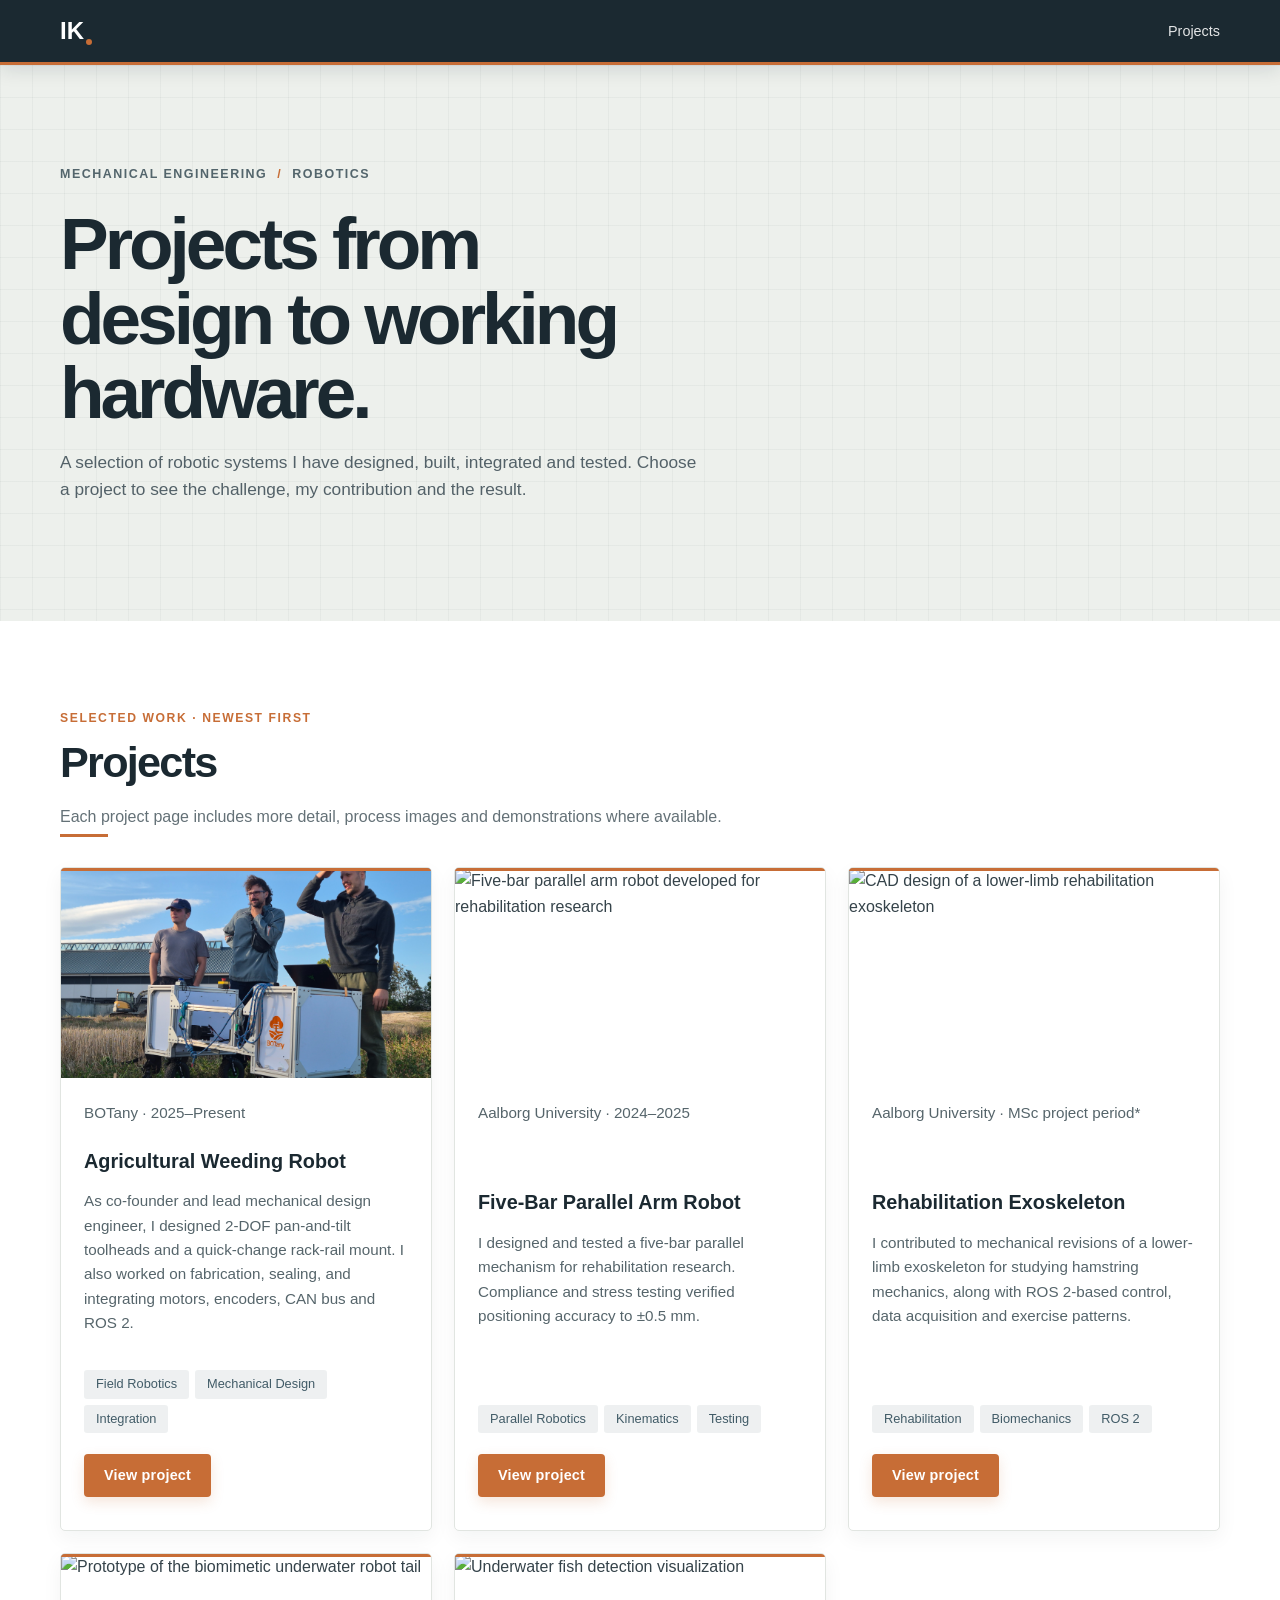
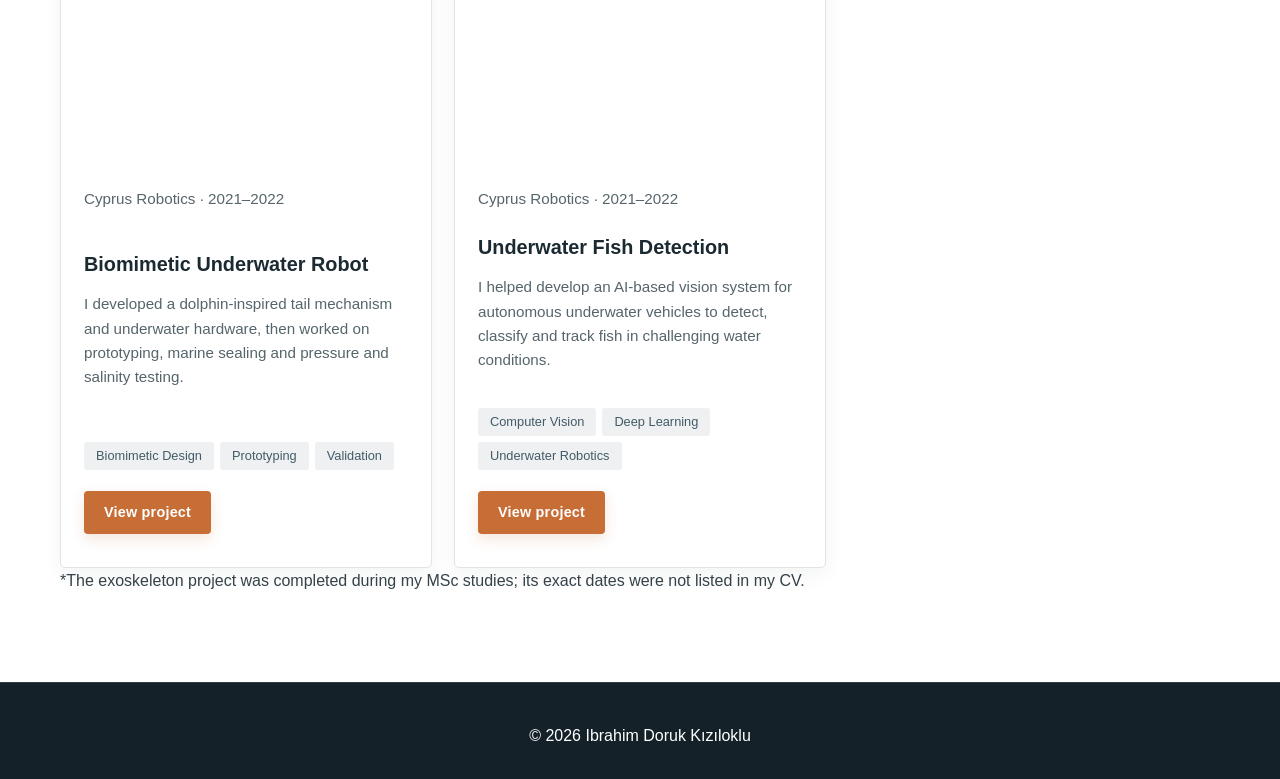
==== commit ef5902d5: ". ." ====
--- a/index.html
+++ b/index.html
@@ -3,193 +3,137 @@
 <head>
     <meta charset="UTF-8">
     <meta name="viewport" content="width=device-width, initial-scale=1.0">
-    <meta name="description" content="A visual timeline of Ibrahim Doruk Kızıloklu's mechanical engineering and robotics projects.">
+    <meta name="description" content="Mechanical engineering and robotics projects by Ibrahim Doruk Kızıloklu, from agricultural field robots to underwater systems.">
     <meta property="og:title" content="Robotics Projects | Ibrahim Doruk Kızıloklu">
-    <meta property="og:description" content="A visual timeline of robotic mechanisms, prototypes and field systems.">
+    <meta property="og:description" content="A selection of mechanical engineering and robotics projects, with project details and demonstrations.">
     <meta property="og:type" content="website">
     <meta property="og:url" content="https://ibrahimkiziloklu.github.io/portfolio/">
     <meta property="og:image" content="https://ibrahimkiziloklu.github.io/portfolio/images/projects/agricultural_weeding_robot/botany-field-scouting.jpg">
-    <meta name="twitter:card" content="summary_large_image">
-    <meta name="twitter:title" content="Robotics Projects | Ibrahim Doruk Kızıloklu">
-    <meta name="twitter:description" content="A visual timeline of robotic mechanisms, prototypes and field systems.">
-    <meta name="twitter:image" content="https://ibrahimkiziloklu.github.io/portfolio/images/projects/agricultural_weeding_robot/botany-field-scouting.jpg">
     <link rel="canonical" href="https://ibrahimkiziloklu.github.io/portfolio/">
     <meta http-equiv="Content-Security-Policy" content="default-src 'self'; script-src 'self'; style-src 'self'; img-src 'self' data:; media-src 'self'; font-src 'self'; connect-src 'self'; base-uri 'self'; form-action 'self'; upgrade-insecure-requests;">
     <title>Robotics Projects | Ibrahim Doruk Kızıloklu</title>
     <link rel="stylesheet" href="css/main-styles.css">
-    <script src="js/projects-slideshow.js" defer></script>
+    <script src="js/nav.js" defer></script>
+    <style>
+        .hero { padding: clamp(48px, 7vw, 78px) 0 48px; }
+        .hero-content { display: block; max-width: 1160px; text-align: left; }
+        .hero-copy { max-width: 760px; }
+        .hero h1 { font-size: clamp(2.5rem, 5vw, 4.3rem); }
+        .hero-intro { margin: 0; }
+        .projects-section { padding-top: 34px; }
+        .projects-grid { grid-template-columns: repeat(3, minmax(0, 1fr)); gap: 20px; }
+        .project-image { height: 160px; }
+        .project-content { padding: 20px; }
+        .project-date { margin: 0 0 9px; color: #8b5b36; font-size: .7rem; font-weight: 700; letter-spacing: .1em; text-transform: uppercase; }
+        .project-content h3 { margin-bottom: 9px; }
+        .project-content p { font-size: .9rem; }
+        .project-card .btn { margin-top: 8px; }
+        @media (max-width: 900px) { .projects-grid { grid-template-columns: repeat(2, minmax(0, 1fr)); } }
+        @media (max-width: 560px) { .projects-grid { grid-template-columns: 1fr; } .project-image { height: 160px; } }
+    </style>
 </head>
 <body>
-    <a class="skip-link" href="#project-timeline">Skip to project timeline</a>
+    <a class="skip-link" href="#projects">Skip to projects</a>
 
-    <header class="site-header">
-        <div class="site-header-inner">
-            <a class="brand" href="#project-timeline" aria-label="Ibrahim Doruk Kızıloklu, project portfolio">
-                <span class="brand-mark" aria-hidden="true">IK</span>
-                <span class="brand-name">IBRAHIM DORUK KIZILOKLU <span>MECHANICAL ENGINEERING · ROBOTICS</span></span>
-            </a>
-            <a class="header-link" href="#project-timeline">Explore projects <span aria-hidden="true">↓</span></a>
+    <header role="banner">
+        <div class="container">
+            <nav role="navigation" aria-label="Main navigation">
+                <div class="logo"><a href="#projects" aria-label="Ibrahim Doruk Kızıloklu — projects">IK</a></div>
+                <button class="nav-toggle" type="button" aria-label="Toggle navigation menu" aria-expanded="false" aria-controls="primary-nav">
+                    <span class="nav-toggle-bar" aria-hidden="true"></span>
+                    <span class="nav-toggle-bar" aria-hidden="true"></span>
+                    <span class="nav-toggle-bar" aria-hidden="true"></span>
+                </button>
+                <ul class="nav-links" id="primary-nav">
+                    <li><a href="#projects">Projects</a></li>
+                </ul>
+            </nav>
         </div>
     </header>
 
     <main id="main-content">
-        <section class="intro" aria-labelledby="page-title">
-            <div class="intro-copy">
-                <p class="eyebrow"><span class="eyebrow-mark" aria-hidden="true"></span> A project portfolio</p>
-                <h1 id="page-title">From mechanisms<br>to working robots.</h1>
-                <p class="intro-summary">A visual timeline of the robotic systems I have designed, built, integrated and tested.</p>
-            </div>
-            <div class="intro-note" aria-label="Portfolio overview">
-                <span class="note-index" id="intro-counter">01 <i aria-hidden="true">/</i> 05</span>
-                <span>AGRICULTURE<br>REHABILITATION<br>UNDERWATER ROBOTICS</span>
+        <section class="hero">
+            <div class="container">
+                <div class="hero-content">
+                    <div class="hero-copy">
+                        <p class="hero-kicker"><span>Mechanical engineering</span><span>Robotics</span></p>
+                        <h1>Projects from design to working hardware.</h1>
+                        <p class="hero-intro">A selection of robotic systems I have designed, built, integrated and tested. Choose a project to see the challenge, my contribution and the result.</p>
+                    </div>
+                </div>
             </div>
         </section>
 
-        <section class="showcase" id="project-timeline" aria-labelledby="timeline-heading">
-            <div class="showcase-heading">
-                <div>
-                    <p class="section-label">Selected engineering work</p>
-                    <h2 id="timeline-heading">Project timeline</h2>
+        <section id="projects" class="projects-section">
+            <div class="container">
+                <div class="section-title">
+                    <span class="section-kicker">Selected work · newest first</span>
+                    <h2>Projects</h2>
+                    <p>Each project page includes more detail, process images and demonstrations where available.</p>
                 </div>
-                <p class="timeline-instruction">Choose a project to explore</p>
+                <div class="projects-grid">
+                    <article class="project-card">
+                        <img src="images/projects/agricultural_weeding_robot/botany-field-scouting.jpg" alt="BOTany team scouting a field beside the agricultural robot" class="project-image" fetchpriority="high">
+                        <div class="project-content">
+                            <p class="project-date">BOTany · 2025–Present</p>
+                            <h3>Agricultural Weeding Robot</h3>
+                            <p>As co-founder and lead mechanical design engineer, I designed 2-DOF pan-and-tilt toolheads and a quick-change rack-rail mount. I also worked on fabrication, sealing, and integrating motors, encoders, CAN bus and ROS 2.</p>
+                            <div class="project-tags"><span class="project-tag">Field Robotics</span><span class="project-tag">Mechanical Design</span><span class="project-tag">Integration</span></div>
+                            <a href="agricultural-weeding-robot.html" class="btn">View project</a>
+                        </div>
+                    </article>
+
+                    <article class="project-card">
+                        <img src="images/projects/5_bar/Picture6.jpg" alt="Five-bar parallel arm robot developed for rehabilitation research" class="project-image" loading="lazy">
+                        <div class="project-content">
+                            <p class="project-date">Aalborg University · 2024–2025</p>
+                            <h3>Five-Bar Parallel Arm Robot</h3>
+                            <p>I designed and tested a five-bar parallel mechanism for rehabilitation research. Compliance and stress testing verified positioning accuracy to ±0.5 mm.</p>
+                            <div class="project-tags"><span class="project-tag">Parallel Robotics</span><span class="project-tag">Kinematics</span><span class="project-tag">Testing</span></div>
+                            <a href="five-bar-project.html" class="btn">View project</a>
+                        </div>
+                    </article>
+
+                    <article class="project-card">
+                        <img src="images/projects/exoskeleton_project/Exoskeleton_Solidworks.jpg" alt="CAD design of a lower-limb rehabilitation exoskeleton" class="project-image" loading="lazy">
+                        <div class="project-content">
+                            <p class="project-date">Aalborg University · MSc project period*</p>
+                            <h3>Rehabilitation Exoskeleton</h3>
+                            <p>I contributed to mechanical revisions of a lower-limb exoskeleton for studying hamstring mechanics, along with ROS 2-based control, data acquisition and exercise patterns.</p>
+                            <div class="project-tags"><span class="project-tag">Rehabilitation</span><span class="project-tag">Biomechanics</span><span class="project-tag">ROS 2</span></div>
+                            <a href="exoskeleton-project.html" class="btn">View project</a>
+                        </div>
+                    </article>
+
+                    <article class="project-card">
+                        <img src="images/projects/dolphin_project/tail_prototype.jpg" alt="Prototype of the biomimetic underwater robot tail" class="project-image" loading="lazy">
+                        <div class="project-content">
+                            <p class="project-date">Cyprus Robotics · 2021–2022</p>
+                            <h3>Biomimetic Underwater Robot</h3>
+                            <p>I developed a dolphin-inspired tail mechanism and underwater hardware, then worked on prototyping, marine sealing and pressure and salinity testing.</p>
+                            <div class="project-tags"><span class="project-tag">Biomimetic Design</span><span class="project-tag">Prototyping</span><span class="project-tag">Validation</span></div>
+                            <a href="underwater-robot-project.html" class="btn">View project</a>
+                        </div>
+                    </article>
+
+                    <article class="project-card">
+                        <img src="images/projects/caretta_project/object%20detection.jpg" alt="Underwater fish detection visualization" class="project-image" loading="lazy">
+                        <div class="project-content">
+                            <p class="project-date">Cyprus Robotics · 2021–2022</p>
+                            <h3>Underwater Fish Detection</h3>
+                            <p>I helped develop an AI-based vision system for autonomous underwater vehicles to detect, classify and track fish in challenging water conditions.</p>
+                            <div class="project-tags"><span class="project-tag">Computer Vision</span><span class="project-tag">Deep Learning</span><span class="project-tag">Underwater Robotics</span></div>
+                            <a href="underwater_fish_detection.html" class="btn">View project</a>
+                        </div>
+                    </article>
+                </div>
+                <p class="timeline-note">*The exoskeleton project was completed during my MSc studies; its exact dates were not listed in my CV.</p>
             </div>
-
-            <div class="timeline" role="tablist" aria-label="Projects in timeline order">
-                <button class="timeline-stop is-active" type="button" role="tab" id="tab-botany" aria-controls="project-botany" aria-selected="true" tabindex="0" data-slide="0">
-                    <span class="timeline-date">2025 — NOW</span><span class="timeline-title">Agricultural robot</span>
-                </button>
-                <button class="timeline-stop" type="button" role="tab" id="tab-five-bar" aria-controls="project-five-bar" aria-selected="false" tabindex="-1" data-slide="1">
-                    <span class="timeline-date">2024 — 2025</span><span class="timeline-title">Five-bar robot</span>
-                </button>
-                <button class="timeline-stop" type="button" role="tab" id="tab-exoskeleton" aria-controls="project-exoskeleton" aria-selected="false" tabindex="-1" data-slide="2">
-                    <span class="timeline-date">MSc PERIOD*</span><span class="timeline-title">Rehabilitation exoskeleton</span>
-                </button>
-                <button class="timeline-stop" type="button" role="tab" id="tab-underwater" aria-controls="project-underwater" aria-selected="false" tabindex="-1" data-slide="3">
-                    <span class="timeline-date">2021 — 2022</span><span class="timeline-title">Biomimetic robot</span>
-                </button>
-                <button class="timeline-stop" type="button" role="tab" id="tab-fish-detection" aria-controls="project-fish-detection" aria-selected="false" tabindex="-1" data-slide="4">
-                    <span class="timeline-date">2021 — 2022</span><span class="timeline-title">Fish detection</span>
-                </button>
-            </div>
-
-            <div class="slide-stage" aria-live="off">
-                <article class="project-slide is-active" id="project-botany" role="tabpanel" aria-labelledby="tab-botany" tabindex="0" data-project-id="botany">
-                    <figure class="slide-visual">
-                        <img src="images/projects/agricultural_weeding_robot/botany-field-scouting.jpg" alt="BOTany team scouting a field beside the agricultural robot" fetchpriority="high">
-                        <figcaption><span class="image-mark" aria-hidden="true">B</span><span>BOTany <i aria-hidden="true">/</i> field robotics</span></figcaption>
-                    </figure>
-                    <div class="slide-copy">
-                        <p class="slide-kicker"><span>01</span> FIELD ROBOTICS <span class="period">2025 — PRESENT</span></p>
-                        <h3>Agricultural<br>weeding robot</h3>
-                        <p class="role-line">Co-founder · Lead mechanical design engineer</p>
-                        <p class="slide-description">Designing field-ready hardware for precise weed removal, from toolhead mechanisms to quick-change interfaces and robot integration.</p>
-                        <ul class="project-highlights" aria-label="My contribution">
-                            <li><strong>2-DOF</strong><span>pan-and-tilt toolheads</span></li>
-                            <li><strong>&lt; 2 min</strong><span>implement changeover</span></li>
-                            <li><strong>ROS 2</strong><span>CAN bus and encoder integration</span></li>
-                        </ul>
-                        <div class="slide-footer">
-                            <a class="case-link" href="agricultural-weeding-robot.html">Open project <span aria-hidden="true">↗</span></a>
-                            <a class="text-link" href="agricultural-weeding-robot.html#robot-demo">Watch field demo <span aria-hidden="true">↗</span></a>
-                        </div>
-                    </div>
-                </article>
-
-                <article class="project-slide" id="project-five-bar" role="tabpanel" aria-labelledby="tab-five-bar" tabindex="0" data-project-id="five-bar" hidden>
-                    <figure class="slide-visual">
-                        <img src="images/projects/5_bar/Picture6.jpg" alt="Five-bar parallel arm robot developed for rehabilitation research" loading="lazy">
-                        <figcaption><span class="image-mark" aria-hidden="true">05</span><span>Parallel mechanism <i aria-hidden="true">/</i> rehabilitation</span></figcaption>
-                    </figure>
-                    <div class="slide-copy">
-                        <p class="slide-kicker"><span>02</span> REHABILITATION ROBOTICS <span class="period">2024 — 2025</span></p>
-                        <h3>Five-bar parallel<br>arm robot</h3>
-                        <p class="role-line">Robotics Engineer Research Assistant · Aalborg University</p>
-                        <p class="slide-description">Designed and tested a parallel mechanism for rehabilitation research, with a focus on positioning accuracy and controlled movement.</p>
-                        <ul class="project-highlights" aria-label="Project outcome">
-                            <li><strong>±0.5 mm</strong><span>verified positioning accuracy</span></li>
-                            <li><strong>5-bar</strong><span>parallel linkage architecture</span></li>
-                            <li><strong>Research</strong><span>biomechanics and rehabilitation</span></li>
-                        </ul>
-                        <div class="slide-footer"><a class="case-link" href="five-bar-project.html">Open project <span aria-hidden="true">↗</span></a></div>
-                    </div>
-                </article>
-
-                <article class="project-slide" id="project-exoskeleton" role="tabpanel" aria-labelledby="tab-exoskeleton" tabindex="0" data-project-id="exoskeleton" hidden>
-                    <figure class="slide-visual">
-                        <img src="images/projects/exoskeleton_project/Exoskeleton_Solidworks.jpg" alt="CAD design of a lower-limb rehabilitation exoskeleton" loading="lazy">
-                        <figcaption><span class="image-mark" aria-hidden="true">XR</span><span>Lower-limb biomechanics <i aria-hidden="true">/</i> CAD</span></figcaption>
-                    </figure>
-                    <div class="slide-copy">
-                        <p class="slide-kicker"><span>03</span> REHABILITATION ROBOTICS <span class="period">MSc PERIOD*</span></p>
-                        <h3>Rehabilitation<br>exoskeleton</h3>
-                        <p class="role-line">Center for Rehabilitation Robotics · Aalborg University</p>
-                        <p class="slide-description">Contributed to a lower-limb exoskeleton for studying hamstring mechanics, combining mechanical revisions with ROS 2 control and exercise patterns.</p>
-                        <ul class="project-highlights" aria-label="My contribution">
-                            <li><strong>CAD</strong><span>prototype design revisions</span></li>
-                            <li><strong>ROS 2</strong><span>modular control and data acquisition</span></li>
-                            <li><strong>Exercise</strong><span>movement patterns for rehabilitation research</span></li>
-                        </ul>
-                        <div class="slide-footer"><a class="case-link" href="exoskeleton-project.html">Open project <span aria-hidden="true">↗</span></a><a class="text-link" href="exoskeleton-gallery.html">View image gallery <span aria-hidden="true">↗</span></a></div>
-                    </div>
-                </article>
-
-                <article class="project-slide" id="project-underwater" role="tabpanel" aria-labelledby="tab-underwater" tabindex="0" data-project-id="underwater-robot" hidden>
-                    <figure class="slide-visual">
-                        <img src="images/projects/dolphin_project/tail_prototype.jpg" alt="Prototype of the biomimetic underwater robot tail" loading="lazy">
-                        <figcaption><span class="image-mark" aria-hidden="true">UW</span><span>Underwater robotics <i aria-hidden="true">/</i> prototype</span></figcaption>
-                    </figure>
-                    <div class="slide-copy">
-                        <p class="slide-kicker"><span>04</span> MARINE ROBOTICS <span class="period">2021 — 2022</span></p>
-                        <h3>Biomimetic<br>underwater robot</h3>
-                        <p class="role-line">Mechanical design · Cyprus Robotics</p>
-                        <p class="slide-description">Developed a dolphin-inspired tail mechanism and underwater hardware, then worked through prototyping and environmental testing.</p>
-                        <ul class="project-highlights" aria-label="My contribution">
-                            <li><strong>Tail</strong><span>mechanism development</span></li>
-                            <li><strong>Sealing</strong><span>marine housings and interfaces</span></li>
-                            <li><strong>Testing</strong><span>pressure and salinity conditions</span></li>
-                        </ul>
-                        <div class="slide-footer"><a class="case-link" href="underwater-robot-project.html">Open project <span aria-hidden="true">↗</span></a></div>
-                    </div>
-                </article>
-
-                <article class="project-slide" id="project-fish-detection" role="tabpanel" aria-labelledby="tab-fish-detection" tabindex="0" data-project-id="fish-detection" hidden>
-                    <figure class="slide-visual">
-                        <img src="images/projects/caretta_project/object%20detection.jpg" alt="Underwater fish detection visualization" loading="lazy">
-                        <figcaption><span class="image-mark" aria-hidden="true">AI</span><span>Orca · Caretta <i aria-hidden="true">/</i> underwater vision</span></figcaption>
-                    </figure>
-                    <div class="slide-copy">
-                        <p class="slide-kicker"><span>05</span> UNDERWATER VISION <span class="period">2021 — 2022</span></p>
-                        <h3>Fish detection<br>and tracking</h3>
-                        <p class="role-line">Development contribution · Cyprus Robotics, with Orca–Caretta</p>
-                        <p class="slide-description">Helped develop an AI-based vision system for autonomous underwater vehicles to detect, classify and track fish in challenging water conditions.</p>
-                        <ul class="project-highlights" aria-label="Project focus">
-                            <li><strong>Detect</strong><span>find fish in underwater imagery</span></li>
-                            <li><strong>Classify</strong><span>identify observed species</span></li>
-                            <li><strong>Track</strong><span>follow multiple moving targets</span></li>
-                        </ul>
-                        <div class="slide-footer"><a class="case-link" href="underwater_fish_detection.html">Open project <span aria-hidden="true">↗</span></a></div>
-                    </div>
-                </article>
-            </div>
-
-            <div class="showcase-controls">
-                <div class="control-pair">
-                    <button class="arrow-button" type="button" id="previous-project" aria-label="Previous project">←</button>
-                    <button class="arrow-button" type="button" id="next-project" aria-label="Next project">→</button>
-                    <span class="control-count" id="project-counter" aria-live="polite">01 <span>/</span> 05</span>
-                </div>
-                <div class="share-actions">
-                    <span class="share-status" id="share-status" aria-live="polite"></span>
-                    <button class="share-button" type="button" id="copy-project-link">Copy project link <span aria-hidden="true">⤴</span></button>
-                </div>
-            </div>
-            <p class="timeline-note">*The exoskeleton was completed during my MSc period; its exact project dates were not listed in my CV. Other dates follow the related role periods.</p>
         </section>
     </main>
 
-    <footer class="site-footer">
-        <span>IBRAHIM DORUK KIZILOKLU</span>
-        <span>MECHANICAL ENGINEERING <i aria-hidden="true">·</i> ROBOTICS</span>
+    <footer role="contentinfo">
+        <div class="container"><p>&copy; 2026 Ibrahim Doruk Kızıloklu</p></div>
     </footer>
 </body>
 </html>
--- a/css/main-styles.css
+++ b/css/main-styles.css
@@ -1,443 +1,1730 @@
+/* Minimalist Fun Design - main-styles.css */
+
+/* Import clean sans-serif font */
+@import url('https://fonts.googleapis.com/css2?family=DM+Sans:wght@400;500;700&display=swap');
+
+/* Mechanical engineering portfolio palette */
 :root {
-    color-scheme: dark;
-    --ink: #edf0e9;
-    --muted: #9ca7a1;
-    --dim: #6f7d77;
-    --ground: #111817;
-    --panel: #1b2421;
-    --panel-raised: #222c28;
-    --line: rgba(218, 231, 219, 0.14);
-    --accent: #d7ec80;
-    --warm: #f08b57;
-    --display: "Arial Narrow", "Franklin Gothic Medium", "Aptos Display", sans-serif;
-    --body: "Aptos", "Segoe UI", sans-serif;
-}
-
-* { box-sizing: border-box; }
-
-html { scroll-behavior: smooth; }
+    --primary: #c76d36;
+    --secondary: #566e7b;
+    --accent: #c6d49f;
+    --dark: #1b2931;
+    --light: #f1f3f1;
+    --text: #35434a;
+    --secondary-ink: #3f6070;
+    --white: #ffffff;
+    --transition: all 0.3s ease;
+}
+
+* {
+    margin: 0;
+    padding: 0;
+    box-sizing: border-box;
+    font-family: 'DM Sans', sans-serif;
+}
 
 body {
-    min-width: 320px;
-    margin: 0;
-    background:
-        radial-gradient(ellipse at 84% 8%, rgba(81, 104, 77, 0.14), transparent 31rem),
-        var(--ground);
-    color: var(--ink);
-    font-family: var(--body);
-    line-height: 1.5;
-}
-
-button, a { font: inherit; }
-a { color: inherit; }
-button { color: inherit; }
-[hidden] { display: none !important; }
+    line-height: 1.6;
+    color: var(--text);
+    background-color: var(--light);
+    scroll-behavior: smooth;
+}
+
+html {
+    scroll-behavior: smooth;
+}
+
+section[id] {
+    scroll-margin-top: 88px;
+}
 
 :focus-visible {
-    outline: 2px solid var(--accent);
-    outline-offset: 4px;
-}
-
+    outline: 3px solid var(--secondary-ink);
+    outline-offset: 3px;
+}
+
+.container {
+    max-width: 1200px;
+    margin: 0 auto;
+    padding: 0 20px;
+}
+
+/* Skip link: off-screen until it receives keyboard focus */
 .skip-link {
-    position: fixed;
-    z-index: 20;
+    position: absolute;
+    left: -9999px;
+    top: 0;
+    z-index: 200;
+    background-color: var(--primary);
+    color: var(--white);
+    padding: 12px 20px;
+    border-radius: 0 0 8px 0;
+    text-decoration: none;
+    font-weight: 600;
+}
+
+.skip-link:focus {
+    left: 0;
+}
+
+/* Fun Dot Pattern Shapes */
+.fun-dots {
+    position: absolute;
+    height: 100px;
+    width: 100px;
+    background-image: radial-gradient(var(--accent) 2px, transparent 2px);
+    background-size: 15px 15px;
+    opacity: 0.3;
+    z-index: 0;
+}
+
+.dots-top-right {
+    top: 40px;
+    right: 10%;
+}
+
+.dots-lower {
+    top: auto;
+    bottom: 40px;
+}
+
+.dots-bottom-left {
+    bottom: 40px;
+    left: 10%;
+}
+
+/* Fun Bubble Shape */
+.fun-bubble {
+    position: absolute;
+    border-radius: 50%;
+    background-color: var(--accent);
+    opacity: 0.1;
+    z-index: 0;
+}
+
+.bubble-lg {
+    width: 300px;
+    height: 300px;
+    top: -150px;
+    right: -150px;
+}
+
+.bubble-sm {
+    width: 100px;
+    height: 100px;
+    bottom: 50px;
+    left: 100px;
+}
+
+.bubble-offset {
+    left: auto;
+    right: 100px;
+    top: 50px;
+    bottom: auto;
+}
+
+/* Fun Lines */
+.fun-line {
+    position: absolute;
+    background-color: var(--secondary);
+    opacity: 0.1;
+    z-index: 0;
+}
+
+.line-horizontal {
+    height: 3px;
+    width: 150px;
+    top: 30%;
+    left: 0;
+}
+
+.line-vertical {
+    height: 150px;
+    width: 3px;
+    bottom: 20%;
+    right: 10%;
+}
+
+/* Clean Header */
+header {
+    background-color: var(--white);
+    color: var(--dark);
+    padding: 20px 0;
+    position: sticky;
+    top: 0;
+    z-index: 100;
+    box-shadow: 0 2px 15px rgba(0, 0, 0, 0.05);
+}
+
+nav {
+    display: flex;
+    justify-content: space-between;
+    align-items: center;
+}
+
+.logo {
+    font-size: 1.5rem;
+    font-weight: 700;
+    color: var(--primary);
+    position: relative;
+}
+
+.logo::after {
+    content: '';
+    position: absolute;
+    width: 6px;
+    height: 6px;
+    border-radius: 50%;
+    background-color: var(--secondary);
+    bottom: 5px;
+    right: -8px;
+}
+
+.nav-links {
+    display: flex;
+    list-style: none;
+}
+
+.nav-links li {
+    margin-left: 40px;
+}
+
+.nav-links a {
+    color: var(--text);
+    text-decoration: none;
+    font-weight: 500;
+    position: relative;
+    padding: 5px 0;
+}
+
+.nav-links a::after {
+    content: '';
+    position: absolute;
+    width: 0;
+    height: 2px;
+    bottom: 0;
+    left: 0;
+    background-color: var(--primary);
+    transition: var(--transition);
+}
+
+.nav-links a:hover::after,
+.nav-links a:focus-visible::after {
+    width: 100%;
+}
+
+.logo a {
+    color: inherit;
+    text-decoration: none;
+}
+
+/* Mobile menu toggle (hidden on desktop) */
+.nav-toggle {
+    display: none;
+    flex-direction: column;
+    justify-content: center;
+    gap: 5px;
+    width: 44px;
+    height: 44px;
+    padding: 0;
+    background: none;
+    border: none;
+    cursor: pointer;
+}
+
+.nav-toggle-bar {
+    display: block;
+    width: 24px;
+    height: 2px;
+    margin: 0 auto;
+    background-color: var(--dark);
+    transition: background-color 0.3s;
+}
+
+.nav-toggle:hover .nav-toggle-bar {
+    background-color: var(--primary);
+}
+
+/* Playful Hero Section */
+.hero {
+    padding: 120px 0 80px;
+    background-color: var(--white);
+    position: relative;
+    overflow: hidden;
+}
+
+.hero-content {
+    position: relative;
+    z-index: 2;
+    text-align: center;
+}
+
+.hero-image {
+    width: 180px;
+    height: 180px;
+    border-radius: 50%;
+    object-fit: cover;
+    border: 3px solid var(--primary);
+    margin-bottom: 30px;
+    transition: transform 0.3s ease;
+}
+
+.hero-image:hover {
+    transform: scale(1.05);
+}
+
+.hero h1 {
+    font-size: 3rem;
+    font-weight: 700;
+    margin-bottom: 10px;
+    color: var(--dark);
+}
+
+.hero h2 {
+    font-size: 1.3rem;
+    font-weight: 500;
+    margin-bottom: 30px;
+    color: var(--primary);
+}
+
+.hero-intro {
+    max-width: 620px;
+    margin: -12px auto 24px;
+    color: #555;
+    font-size: 1.1rem;
+}
+
+/* Fun Buttons */
+.btn {
+    display: inline-block;
+    background-color: var(--primary);
+    color: var(--white);
+    padding: 12px 28px;
+    border-radius: 50px;
+    text-decoration: none;
+    font-weight: 600;
+    transition: var(--transition);
+    margin: 10px;
+    border: none;
+    position: relative;
+    overflow: hidden;
+    z-index: 1;
+    box-shadow: 0 4px 10px rgba(255, 107, 107, 0.2);
+    cursor: pointer;
+}
+
+.btn:hover {
+    background-color: var(--dark);
+    transform: translateY(-3px);
+}
+
+.btn-secondary {
+    background-color: var(--secondary);
+    box-shadow: 0 4px 10px rgba(78, 205, 196, 0.2);
+}
+
+/* Clean Sections */
+section {
+    padding: 80px 0;
+    position: relative;
+    overflow: hidden;
+}
+
+section:nth-child(even) {
+    background-color: var(--white);
+}
+
+.section-title {
+    text-align: center;
+    margin-bottom: 50px;
+    position: relative;
+}
+
+.section-title h2 {
+    font-size: 2.2rem;
+    color: var(--dark);
+    margin-bottom: 15px;
+    font-weight: 700;
+    display: inline-block;
+}
+
+.section-title h2::after {
+    content: '';
+    position: absolute;
+    width: 40px;
+    height: 4px;
+    background-color: var(--primary);
+    bottom: -10px;
+    left: 50%;
+    transform: translateX(-50%);
+}
+
+.section-title p {
+    color: var(--text);
+    max-width: 600px;
+    margin: 0 auto;
+    font-size: 1.1rem;
+}
+
+/* Minimal About Section */
+.about-content {
+    display: grid;
+    grid-template-columns: 1fr 1fr;
+    gap: 60px;
+    align-items: center;
+}
+
+.about-text h3 {
+    font-size: 1.8rem;
+    margin-bottom: 20px;
+    color: var(--dark);
+    font-weight: 600;
+}
+
+.about-text p {
+    margin-bottom: 20px;
+    font-size: 1.05rem;
+}
+
+.about-image {
+    width: 100%;
+    border-radius: 12px;
+    box-shadow: 0 8px 20px rgba(0, 0, 0, 0.08);
+}
+
+.expertise-list {
+    list-style-type: none;
+    margin: 25px 0;
+}
+
+.expertise-list li {
+    margin-bottom: 12px;
+    position: relative;
+    padding-left: 25px;
+}
+
+.expertise-list li::before {
+    content: '';
+    position: absolute;
+    left: 0;
     top: 10px;
-    left: 10px;
-    transform: translateY(-160%);
-    padding: 10px 14px;
-    background: var(--accent);
-    color: #111817;
-    font-weight: 700;
-}
-
-.skip-link:focus { transform: translateY(0); }
-
-.site-header {
-    border-bottom: 1px solid var(--line);
-    background: rgba(17, 24, 23, 0.92);
-}
-
-.site-header-inner,
-.intro,
-.showcase,
-.site-footer {
-    width: min(1240px, calc(100% - 64px));
-    margin-inline: auto;
-}
-
-.site-header-inner {
-    min-height: 78px;
+    width: 8px;
+    height: 8px;
+    background-color: var(--secondary);
+    border-radius: 50%;
+}
+
+.cv-download {
+    text-align: center;
+    margin-top: 40px;
+}
+
+/* Fun Project Cards */
+.projects-grid {
+    display: grid;
+    grid-template-columns: repeat(auto-fit, minmax(320px, 1fr));
+    gap: 30px;
+}
+
+.project-card {
+    background-color: var(--white);
+    border-radius: 12px;
+    overflow: hidden;
+    box-shadow: 0 6px 20px rgba(0, 0, 0, 0.05);
+    transition: var(--transition);
+    height: 100%;
+    display: flex;
+    flex-direction: column;
+    position: relative;
+}
+
+.project-card::before {
+    content: '';
+    position: absolute;
+    top: 0;
+    left: 0;
+    width: 4px;
+    height: 0;
+    background-color: var(--primary);
+    transition: var(--transition);
+}
+
+.project-card:hover::before {
+    height: 100%;
+}
+
+.project-card:hover {
+    transform: translateY(-10px);
+    box-shadow: 0 15px 30px rgba(0, 0, 0, 0.1);
+}
+
+.project-image {
+    height: 200px;
+    object-fit: cover;
+    transition: var(--transition);
+    width: 100%;
+}
+
+.project-image-placeholder {
     display: flex;
     align-items: center;
-    justify-content: space-between;
-    gap: 24px;
-}
-
-.brand {
-    display: inline-flex;
-    align-items: center;
-    gap: 13px;
+    justify-content: center;
+    flex-direction: column;
+    gap: 8px;
+    background: linear-gradient(135deg, #244c3a, #7a9b65);
+    color: #fff;
+    text-align: center;
+}
+
+.project-image-placeholder span {
+    font-size: 0.75rem;
+    letter-spacing: 0.12em;
+    text-transform: uppercase;
+}
+
+.project-image-placeholder strong {
+    font-size: 1.5rem;
+}
+
+.project-content {
+    padding: 25px;
+    flex-grow: 1;
+    display: flex;
+    flex-direction: column;
+}
+
+.project-content h3 {
+    font-size: 1.4rem;
+    margin-bottom: 12px;
+    font-weight: 600;
+    color: var(--dark);
+}
+
+.project-content p {
+    flex-grow: 1;
+    margin-bottom: 20px;
+    font-size: 0.95rem;
+}
+
+.project-tags {
+    margin: 15px 0;
+}
+
+.project-tag {
+    display: inline-block;
+    background-color: rgba(78, 205, 196, 0.1);
+    color: var(--secondary-ink);
+    padding: 4px 12px;
+    border-radius: 50px;
+    font-size: 0.8rem;
+    margin-right: 6px;
+    margin-bottom: 6px;
+    font-weight: 500;
+}
+
+.project-card .btn {
+    align-self: flex-start;
+    margin-left: 0;
+    margin-top: auto;
+    padding: 10px 20px;
+    font-size: 0.9rem;
+}
+
+/* Minimal Publications */
+.publication-list {
+    max-width: 800px;
+    margin: 0 auto;
+}
+
+.publication-item {
+    background-color: var(--white);
+    padding: 30px;
+    border-radius: 12px;
+    transition: var(--transition);
+    margin-bottom: 25px;
+    position: relative;
+    box-shadow: 0 6px 20px rgba(0, 0, 0, 0.05);
+}
+
+.publication-item::before {
+    content: '';
+    position: absolute;
+    top: 0;
+    left: 0;
+    width: 0;
+    height: 4px;
+    background-color: var(--primary);
+    transition: var(--transition);
+}
+
+.publication-item:hover::before {
+    width: 100%;
+}
+
+.publication-item:hover {
+    transform: translateX(5px);
+}
+
+.publication-item h3 {
+    font-size: 1.3rem;
+    font-weight: 600;
+    color: var(--dark);
+}
+
+.publication-meta {
+    display: inline-block;
+    padding: 4px 12px;
+    background-color: rgba(255, 107, 107, 0.1);
+    border-radius: 50px;
+    color: var(--primary);
+    font-style: normal;
+    font-weight: 500;
+    font-size: 0.85rem;
+    margin: 12px 0;
+}
+
+.publication-link {
+    display: inline-block;
+    color: var(--secondary-ink);
     text-decoration: none;
-}
-
-.brand-mark {
-    width: 38px;
-    height: 38px;
+    margin-top: 10px;
+    font-weight: 600;
+    font-size: 0.95rem;
+    transition: var(--transition);
+    position: relative;
+}
+
+.publication-link::after {
+    content: '';
+    position: absolute;
+    width: 100%;
+    height: 2px;
+    bottom: -4px;
+    left: 0;
+    background-color: var(--secondary-ink);
+    transform: scaleX(0);
+    transform-origin: bottom right;
+    transition: transform 0.3s;
+}
+
+.publication-link:hover::after {
+    transform: scaleX(1);
+    transform-origin: bottom left;
+}
+
+/* Minimalist Contact Section */
+.contact-container {
     display: grid;
-    place-items: center;
-    border: 1px solid rgba(215, 236, 128, 0.55);
-    color: var(--accent);
-    font-family: var(--display);
-    font-size: 0.83rem;
-    font-weight: 800;
-    letter-spacing: 0.04em;
-}
-
-.brand-name,
-.brand-name span {
-    display: block;
-}
-
-.brand-name {
-    font-size: 0.76rem;
-    font-weight: 750;
-    letter-spacing: 0.13em;
-}
-
-.brand-name span {
-    margin-top: 3px;
-    color: var(--muted);
-    font-size: 0.57rem;
-    font-weight: 500;
-    letter-spacing: 0.15em;
-}
-
-.header-link,
-.text-link {
-    color: var(--muted);
-    font-size: 0.82rem;
-    text-decoration: none;
-}
-
-.header-link span { margin-left: 7px; color: var(--accent); }
-.header-link:hover, .text-link:hover { color: var(--accent); }
-
-.intro {
-    min-height: 318px;
+    grid-template-columns: repeat(auto-fit, minmax(300px, 1fr));
+    gap: 40px;
+    align-items: start;
+}
+
+.contact-info {
+    display: grid;
+    gap: 25px;
+}
+
+.contact-item {
     display: flex;
     align-items: center;
-    justify-content: space-between;
-    gap: 48px;
-    padding-block: 52px 48px;
-}
-
-.eyebrow,
-.section-label,
-.slide-kicker {
-    color: var(--accent);
+    background-color: var(--white);
+    padding: 20px;
+    border-radius: 12px;
+    transition: var(--transition);
+    box-shadow: 0 4px 15px rgba(0, 0, 0, 0.05);
+}
+
+.contact-item:hover {
+    transform: translateY(-5px);
+    box-shadow: 0 8px 20px rgba(0, 0, 0, 0.08);
+}
+
+.contact-icon {
+    width: 50px;
+    height: 50px;
+    border-radius: 50%;
+    display: flex;
+    align-items: center;
+    justify-content: center;
+    margin-right: 15px;
+    background-color: var(--light);
+    color: var(--primary);
+    font-size: 1.2rem;
+    font-weight: 600;
+    text-transform: uppercase;
+}
+
+.contact-link {
+    color: var(--secondary-ink);
+    text-decoration: none;
+}
+
+.contact-link:hover,
+.contact-link:focus {
+    text-decoration: underline;
+}
+
+.contact-form {
+    background-color: var(--white);
+    padding: 30px;
+    border-radius: 12px;
+    box-shadow: 0 6px 20px rgba(0, 0, 0, 0.05);
+}
+
+.form-group {
+    margin-bottom: 20px;
+}
+
+.form-group label {
+    display: block;
+    margin-bottom: 8px;
+    color: var(--dark);
+    font-weight: 500;
+    font-size: 0.9rem;
+}
+
+.form-group input,
+.form-group textarea {
+    width: 100%;
+    padding: 12px 15px;
+    border: 2px solid var(--light);
+    border-radius: 8px;
+    font-size: 1rem;
+    transition: var(--transition);
+    background-color: var(--light);
+}
+
+.form-group input:focus,
+.form-group textarea:focus {
+    outline: none;
+    border-color: var(--primary);
+    background-color: var(--white);
+}
+
+.form-group textarea {
+    height: 150px;
+    resize: vertical;
+}
+
+/* Clean Footer */
+footer {
+    background-color: var(--dark);
+    color: var(--white);
+    padding: 40px 0 30px;
+    text-align: center;
+    position: relative;
+    overflow: hidden;
+}
+
+.footer-bubble {
+    position: absolute;
+    width: 200px;
+    height: 200px;
+    border-radius: 50%;
+    background-color: rgba(255, 107, 107, 0.05);
+    bottom: -100px;
+    right: -50px;
+}
+
+.social-links {
+    display: flex;
+    justify-content: center;
+    list-style: none;
+    margin: 20px 0;
+}
+
+.social-links li {
+    margin: 0 15px;
+}
+
+.social-links a {
+    color: var(--white);
+    font-size: 1.3rem;
+    transition: var(--transition);
+}
+
+.social-links a:hover {
+    color: var(--primary);
+}
+
+.social-links a:focus-visible,
+.publication-link:focus-visible,
+.contact-link:focus-visible {
+    border-radius: 3px;
+}
+
+.social-text {
+    font-weight: 700;
+    letter-spacing: 0.08em;
+}
+
+/* Simple Animations */
+@keyframes fadeInUp {
+    from {
+        opacity: 0;
+        transform: translate3d(0, 30px, 0);
+    }
+    to {
+        opacity: 1;
+        transform: translate3d(0, 0, 0);
+    }
+}
+
+.fade-in {
+    opacity: 0;
+    animation: fadeInUp 0.6s ease forwards;
+}
+
+.delay-1 { animation-delay: 0.1s; }
+.delay-2 { animation-delay: 0.2s; }
+.delay-3 { animation-delay: 0.3s; }
+/* Contact Form Validation Styles */
+.error-text {
+    color: var(--primary);
+    font-size: 0.8rem;
+    margin-top: 5px;
+    display: block;
+}
+
+.form-status {
+    display: none;
+    margin-top: 20px;
+    padding: 15px;
+    border-radius: 8px;
+    text-align: center;
+}
+
+.form-status.success {
+    background-color: rgba(78, 205, 196, 0.1);
+    color: var(--secondary);
+}
+
+.form-status.error {
+    background-color: rgba(255, 107, 107, 0.1);
+    color: var(--primary);
+}
+
+/* Improve form field focus states */
+.form-group input:focus,
+.form-group textarea:focus {
+    outline: none;
+    border-color: var(--primary);
+    box-shadow: 0 0 0 2px rgba(255, 107, 107, 0.2);
+}
+
+/* Validation styling */
+.form-group input.invalid,
+.form-group textarea.invalid {
+    border-color: var(--primary);
+    background-color: rgba(255, 107, 107, 0.05);
+}
+
+/* Add a loading spinner */
+@keyframes spinner {
+    to {transform: rotate(360deg);}
+}
+
+.spinner {
+    display: inline-block;
+    width: 16px;
+    height: 16px;
+    border: 3px solid rgba(255,255,255,0.3);
+    border-radius: 50%;
+    border-top-color: white;
+    animation: spinner 0.8s linear infinite;
+    margin-right: 10px;
+    vertical-align: middle;
+}
+/* Responsive Design */
+@media (max-width: 768px) {
+    nav {
+        flex-wrap: wrap;
+    }
+
+    .nav-toggle {
+        display: flex;
+    }
+
+    /* Collapsed by default; js/nav.js adds .is-open */
+    .nav-links {
+        display: none;
+        flex-direction: column;
+        width: 100%;
+        margin-top: 15px;
+    }
+
+    .nav-links.is-open {
+        display: flex;
+    }
+
+    .nav-links li {
+        margin-left: 0;
+    }
+
+    .nav-links a {
+        display: block;
+        padding: 12px 0;
+        border-bottom: 1px solid rgba(0, 0, 0, 0.06);
+    }
+
+    .about-content {
+        grid-template-columns: 1fr;
+    }
+
+    .hero h1 {
+        font-size: 2.5rem;
+    }
+
+    .section-title h2 {
+        font-size: 2rem;
+    }
+
+    .projects-grid {
+        grid-template-columns: repeat(auto-fit, minmax(min(100%, 280px), 1fr));
+    }
+
+    .contact-container {
+        grid-template-columns: minmax(0, 1fr);
+    }
+}
+
+@media (max-width: 480px) {
+    .container {
+        padding-right: 16px;
+        padding-left: 16px;
+    }
+
+    .hero {
+        padding: 88px 0 60px;
+    }
+
+    .hero h1 {
+        font-size: clamp(2rem, 9vw, 2.5rem);
+    }
+
+    .hero-intro {
+        font-size: 1rem;
+    }
+
+    section {
+        padding: 60px 0;
+    }
+
+    .contact-form {
+        padding: 22px 18px;
+    }
+}
+
+@media (prefers-reduced-motion: reduce) {
+    html {
+        scroll-behavior: auto;
+    }
+
+    *,
+    *::before,
+    *::after {
+        animation-duration: 0.01ms !important;
+        animation-iteration-count: 1 !important;
+        scroll-behavior: auto !important;
+        transition-duration: 0.01ms !important;
+    }
+
+    .fade-in {
+        opacity: 1;
+        transform: none;
+    }
+}
+
+/* Technical portfolio visual system */
+header {
+    padding: 12px 0;
+    border-bottom: 3px solid var(--primary);
+    background: var(--dark);
+    color: var(--white);
+    box-shadow: 0 5px 18px rgba(20, 33, 40, 0.12);
+}
+
+.logo,
+.logo a {
+    color: var(--white);
+}
+
+.logo::after {
+    background-color: var(--primary);
+}
+
+.nav-links a {
+    color: rgba(255, 255, 255, 0.88);
+    font-size: 0.9rem;
+}
+
+.nav-links a::after {
+    background-color: var(--primary);
+}
+
+.nav-toggle-bar {
+    background-color: var(--white);
+}
+
+.nav-toggle:hover .nav-toggle-bar {
+    background-color: var(--accent);
+}
+
+.hero {
+    padding: clamp(56px, 8vw, 100px) 0 clamp(64px, 8vw, 92px);
+    background-color: #edf0ec;
+    background-image:
+        linear-gradient(rgba(38, 57, 64, 0.045) 1px, transparent 1px),
+        linear-gradient(90deg, rgba(38, 57, 64, 0.045) 1px, transparent 1px);
+    background-size: 32px 32px;
+}
+
+.hero-content {
+    display: grid;
+    grid-template-columns: minmax(0, 1.2fr) minmax(290px, 0.8fr);
+    align-items: center;
+    gap: clamp(36px, 7vw, 88px);
+    max-width: 1160px;
+    margin: 0 auto;
+    text-align: left;
+}
+
+.hero-copy {
+    max-width: 690px;
+}
+
+.hero-kicker {
+    display: flex;
+    flex-wrap: wrap;
+    gap: 10px;
+    align-items: center;
+    margin-bottom: 22px;
+    color: #53656c;
+    font-size: 0.78rem;
+    font-weight: 700;
+    letter-spacing: 0.12em;
+    text-transform: uppercase;
+}
+
+.hero-kicker span + span::before {
+    content: "/";
+    margin-right: 10px;
+    color: var(--primary);
+}
+
+.hero h1 {
+    max-width: 720px;
+    margin-bottom: 18px;
+    color: var(--dark);
+    font-size: clamp(2.7rem, 5.7vw, 4.9rem);
+    letter-spacing: -0.055em;
+    line-height: 1.02;
+}
+
+.hero h2 {
+    margin-bottom: 14px;
+    color: var(--secondary-ink);
+    font-size: clamp(1.25rem, 2.2vw, 1.65rem);
+    font-weight: 500;
+    line-height: 1.35;
+}
+
+.hero-intro {
+    max-width: 650px;
+    margin: 0 0 25px;
+    color: #536168;
+    font-size: 1.08rem;
+}
+
+.hero-actions {
+    display: flex;
+    flex-wrap: wrap;
+    gap: 12px;
+}
+
+.hero-actions .btn {
+    margin: 0;
+}
+
+.btn {
+    border-radius: 4px;
+    background-color: var(--primary);
+    box-shadow: 0 5px 13px rgba(199, 109, 54, 0.18);
+    font-size: 0.94rem;
+    letter-spacing: 0.015em;
+}
+
+.btn:hover {
+    background-color: var(--dark);
+}
+
+.btn-secondary {
+    background-color: var(--secondary);
+    box-shadow: 0 5px 13px rgba(86, 110, 123, 0.18);
+}
+
+.hero-visual {
+    max-width: 420px;
+    justify-self: end;
+    width: 100%;
+}
+
+.hero-photo-frame {
+    position: relative;
+    padding: 12px;
+    border: 1px solid #c9d0cb;
+    background: rgba(255, 255, 255, 0.78);
+    box-shadow: 12px 12px 0 rgba(86, 110, 123, 0.12);
+}
+
+.hero-image {
+    display: block;
+    width: 100%;
+    height: clamp(300px, 34vw, 430px);
+    border-radius: 2px;
+    object-fit: cover;
+    object-position: center 35%;
+    box-shadow: none;
+    transition: none;
+}
+
+.hero-image:hover {
+    transform: none;
+}
+
+.hero-photo-index {
+    position: absolute;
+    right: 20px;
+    bottom: 21px;
+    padding: 7px 10px;
+    background: rgba(27, 41, 49, 0.88);
+    color: var(--white);
+    font-size: 0.65rem;
+    font-weight: 700;
+    letter-spacing: 0.1em;
+}
+
+.hero-visual-footer {
+    display: grid;
+    grid-template-columns: 1fr 1fr;
+    gap: 14px;
+    margin-top: 20px;
+}
+
+.hero-visual-footer div {
+    display: flex;
+    flex-direction: column;
+    gap: 3px;
+}
+
+.hero-visual-footer span {
+    color: #66757a;
     font-size: 0.68rem;
     font-weight: 700;
-    letter-spacing: 0.17em;
+    letter-spacing: 0.1em;
     text-transform: uppercase;
 }
 
-.eyebrow { display: flex; align-items: center; gap: 10px; margin: 0 0 17px; }
-.eyebrow-mark { width: 7px; height: 7px; background: var(--warm); transform: rotate(45deg); }
-
-.intro h1 {
+.hero-visual-footer strong {
+    color: var(--dark);
+    font-size: 0.91rem;
+}
+
+.hero-focus {
+    display: flex;
+    flex-wrap: wrap;
+    gap: 8px 18px;
+    margin-top: 27px;
+    list-style: none;
+}
+
+.hero-focus li {
+    position: relative;
+    padding-left: 15px;
+    color: #42545b;
+    font-size: 0.88rem;
+    font-weight: 600;
+}
+
+.hero-focus li::before {
+    position: absolute;
+    top: 0.62em;
+    left: 0;
+    width: 6px;
+    height: 6px;
+    border-radius: 1px;
+    background: var(--primary);
+    content: "";
+}
+
+section {
+    padding: clamp(60px, 7vw, 88px) 0;
+}
+
+.profile-section,
+.projects-section,
+.publications-section {
+    background: #fafbf9;
+}
+
+.capabilities-section,
+.experience-section {
+    background: #eef1ed;
+}
+
+.section-title {
     max-width: 760px;
+    margin: 0 0 38px;
+    text-align: left;
+}
+
+.section-kicker {
+    display: block;
+    margin-bottom: 10px;
+    color: var(--primary);
+    font-size: 0.76rem;
+    font-weight: 700;
+    letter-spacing: 0.13em;
+    text-transform: uppercase;
+}
+
+.section-title h2 {
+    margin-bottom: 17px;
+    color: var(--dark);
+    font-size: clamp(1.85rem, 3.5vw, 2.7rem);
+    letter-spacing: -0.04em;
+    line-height: 1.12;
+}
+
+.section-title h2::after {
+    bottom: -8px;
+    left: 0;
+    width: 48px;
+    height: 3px;
+    transform: none;
+    background-color: var(--primary);
+}
+
+.section-title p {
+    max-width: 680px;
     margin: 0;
-    font-family: var(--display);
-    font-size: clamp(2.7rem, 6.1vw, 5rem);
-    font-weight: 750;
-    letter-spacing: -0.055em;
-    line-height: 0.98;
-}
-
-.intro-summary {
-    max-width: 540px;
-    margin: 21px 0 0;
-    color: #b9c2bb;
-    font-size: clamp(0.98rem, 1.45vw, 1.16rem);
-}
-
-.intro-note {
-    min-width: 218px;
+    color: #647177;
+    font-size: 1rem;
+}
+
+.about-content {
+    grid-template-columns: minmax(0, 1fr) minmax(0, 1.05fr);
+    gap: clamp(30px, 6vw, 72px);
+}
+
+.about-figure {
+    margin: 0;
+}
+
+.about-image {
+    display: block;
+    width: 100%;
+    max-height: 440px;
+    aspect-ratio: 4 / 3;
+    border: 1px solid #d7ddd8;
+    border-radius: 4px;
+    object-fit: cover;
+    box-shadow: 8px 8px 0 rgba(86, 110, 123, 0.11);
+}
+
+.about-figure figcaption {
+    margin-top: 12px;
+    color: #6c787c;
+    font-size: 0.82rem;
+}
+
+.about-text h3 {
+    margin-bottom: 15px;
+    color: var(--dark);
+    font-size: 1.55rem;
+}
+
+.about-text p {
+    margin-bottom: 15px;
+    color: #48575d;
+    font-size: 1rem;
+}
+
+.profile-mini-facts {
     display: grid;
+    grid-template-columns: 1fr 1fr;
+    gap: 13px;
+    margin-top: 23px;
+}
+
+.profile-mini-facts div {
+    padding: 14px 15px;
+    border-left: 3px solid var(--primary);
+    background: #f0f3ef;
+}
+
+.profile-mini-facts span,
+.profile-mini-facts strong {
+    display: block;
+}
+
+.profile-mini-facts span {
+    margin-bottom: 5px;
+    color: #66757a;
+    font-size: 0.69rem;
+    font-weight: 700;
+    letter-spacing: 0.1em;
+    text-transform: uppercase;
+}
+
+.profile-mini-facts strong {
+    color: var(--dark);
+    font-size: 0.86rem;
+    line-height: 1.45;
+}
+
+.cv-download {
+    margin-top: 30px;
+    text-align: left;
+}
+
+.capability-grid {
+    display: grid;
+    grid-template-columns: repeat(4, minmax(0, 1fr));
     gap: 16px;
-    align-content: center;
-    padding: 18px 0 18px 22px;
-    border-left: 1px solid var(--line);
-    color: var(--muted);
-    font-size: 0.67rem;
+}
+
+.capability-card {
+    min-height: 286px;
+    padding: 23px 21px;
+    border: 1px solid #dce2dc;
+    border-top: 3px solid var(--primary);
+    background: var(--white);
+    box-shadow: 0 6px 18px rgba(27, 41, 49, 0.035);
+}
+
+.capability-number {
+    display: inline-block;
+    margin-bottom: 20px;
+    color: var(--primary);
+    font-size: 0.77rem;
     font-weight: 700;
-    letter-spacing: 0.15em;
-    line-height: 1.8;
-}
-
-.note-index { color: var(--ink); font-size: 0.78rem; }
-.note-index i { padding-inline: 4px; color: var(--warm); font-style: normal; }
-
-.showcase {
-    padding: 28px 0 40px;
-    border-top: 1px solid var(--line);
-}
-
-.showcase-heading {
+    letter-spacing: 0.12em;
+}
+
+.capability-card h3 {
+    margin-bottom: 10px;
+    color: var(--dark);
+    font-size: 1.18rem;
+}
+
+.capability-card p {
+    min-height: 84px;
+    margin-bottom: 17px;
+    color: #5e6c71;
+    font-size: 0.91rem;
+}
+
+.capability-tags {
     display: flex;
-    align-items: end;
-    justify-content: space-between;
+    flex-wrap: wrap;
+    gap: 6px;
+}
+
+.capability-tags span {
+    padding: 4px 7px;
+    border: 1px solid #d9e0dc;
+    color: #48606a;
+    font-size: 0.72rem;
+    line-height: 1.3;
+}
+
+.projects-grid {
+    grid-template-columns: repeat(auto-fit, minmax(min(100%, 280px), 1fr));
     gap: 22px;
-    margin-bottom: 22px;
-}
-
-.section-label { margin: 0 0 6px; color: var(--muted); font-size: 0.61rem; }
-.showcase-heading h2 { margin: 0; font-family: var(--display); font-size: 1.55rem; letter-spacing: -0.025em; }
-.timeline-instruction { margin: 0 2px 3px 0; color: var(--dim); font-size: 0.77rem; }
-
-.timeline {
-    position: relative;
+}
+
+.project-card {
+    border: 1px solid #e1e5e1;
+    border-radius: 5px;
+    box-shadow: 0 7px 20px rgba(27, 41, 49, 0.05);
+}
+
+.project-card::before {
+    top: 0;
+    left: 0;
+    width: 100%;
+    height: 3px;
+    background: var(--primary);
+}
+
+.project-card:hover::before {
+    height: 3px;
+}
+
+.project-card:hover {
+    transform: translateY(-5px);
+    box-shadow: 0 13px 26px rgba(27, 41, 49, 0.1);
+}
+
+.project-image {
+    height: 210px;
+}
+
+.project-content {
+    padding: 23px;
+}
+
+.project-content h3 {
+    color: var(--dark);
+    font-size: 1.24rem;
+}
+
+.project-content p {
+    color: #56656b;
+}
+
+.project-tag {
+    border-radius: 3px;
+    background: rgba(86, 110, 123, 0.1);
+    color: #415b67;
+}
+
+.publication-list {
+    max-width: 900px;
+    margin: 0;
+}
+
+.publication-item {
+    border: 1px solid #e0e5e0;
+    border-radius: 5px;
+    box-shadow: 0 7px 20px rgba(27, 41, 49, 0.045);
+}
+
+.publication-item::before {
+    background: var(--primary);
+}
+
+.publication-item:hover {
+    transform: translateY(-3px);
+}
+
+.publication-item h3 {
+    color: var(--dark);
+}
+
+.publication-meta {
+    height: auto;
+    border: 0;
+    border-radius: 3px;
+    background: rgba(199, 109, 54, 0.1);
+    color: #9e5025;
+}
+
+.publication-link {
+    color: var(--secondary-ink);
+}
+
+.experience-timeline {
+    max-width: 1000px;
+    margin: 0 auto;
+}
+
+.timeline-item {
     display: grid;
-    grid-template-columns: repeat(5, minmax(0, 1fr));
-    margin-bottom: 17px;
-    border: 1px solid var(--line);
-    background: rgba(27, 36, 33, 0.72);
-}
-
-.timeline::before {
-    position: absolute;
-    top: 17px;
-    right: 9%;
-    left: 9%;
-    height: 1px;
-    background: rgba(218, 231, 219, 0.15);
-    content: "";
-}
-
-.timeline-stop {
-    position: relative;
-    min-width: 0;
+    grid-template-columns: 170px minmax(0, 1fr);
+    gap: 28px;
+    padding-bottom: 32px;
+}
+
+.timeline-date {
     display: flex;
     flex-direction: column;
-    align-items: flex-start;
-    gap: 8px;
-    padding: 31px 15px 14px;
-    border: 0;
-    border-right: 1px solid var(--line);
-    background: transparent;
-    cursor: pointer;
-    text-align: left;
-    transition: background-color 150ms ease, color 150ms ease;
-}
-
-.timeline-stop:last-child { border-right: 0; }
-.timeline-stop::before {
+    gap: 4px;
+    padding-top: 3px;
+    color: var(--primary);
+    font-size: 0.86rem;
+    font-weight: 700;
+}
+
+.timeline-content {
+    position: relative;
+    padding: 0 0 26px 26px;
+    border-left: 1px solid #bec9c3;
+}
+
+.timeline-content::before {
     position: absolute;
-    z-index: 1;
-    top: 12px;
-    left: 16px;
-    width: 9px;
-    height: 9px;
-    border: 2px solid #849187;
+    top: 4px;
+    left: -7px;
+    width: 12px;
+    height: 12px;
+    border: 2px solid var(--primary);
     border-radius: 50%;
-    background: var(--panel);
+    background: #eef1ed;
     content: "";
 }
 
-.timeline-stop:hover { background: rgba(255, 255, 255, 0.035); }
-.timeline-stop.is-active { background: rgba(215, 236, 128, 0.07); }
-.timeline-stop.is-active::before { border-color: var(--accent); background: var(--accent); box-shadow: 0 0 0 4px rgba(215, 236, 128, 0.11); }
-.timeline-date { color: var(--dim); font-size: 0.59rem; font-weight: 700; letter-spacing: 0.11em; }
-.timeline-stop.is-active .timeline-date { color: var(--accent); }
-.timeline-title { color: #cbd2cc; font-size: 0.76rem; font-weight: 650; line-height: 1.3; }
-.timeline-stop.is-active .timeline-title { color: var(--ink); }
-
-.slide-stage {
-    overflow: hidden;
-    border: 1px solid var(--line);
-    background: var(--panel);
-    box-shadow: 0 22px 75px rgba(0, 0, 0, 0.15);
-}
-
-.project-slide {
-    min-height: 485px;
-    display: grid;
-    grid-template-columns: minmax(0, 1.04fr) minmax(0, 0.96fr);
-    animation: appear 220ms ease-out both;
-}
-
-@keyframes appear {
-    from { opacity: 0.45; transform: translateY(5px); }
-    to { opacity: 1; transform: translateY(0); }
-}
-
-.slide-visual {
-    position: relative;
-    min-height: 485px;
-    overflow: hidden;
-    margin: 0;
-    background: #2a3530;
-}
-
-.slide-visual::after {
-    position: absolute;
-    inset: 40% 0 0;
-    background: linear-gradient(transparent, rgba(10, 15, 14, 0.76));
-    content: "";
-    pointer-events: none;
-}
-
-.slide-visual img { width: 100%; height: 100%; position: absolute; inset: 0; object-fit: cover; }
-.project-slide[data-project-id="botany"] .slide-visual img { object-position: 53% center; }
-.project-slide[data-project-id="five-bar"] .slide-visual img { object-position: center; }
-.project-slide[data-project-id="exoskeleton"] .slide-visual img { object-position: center; }
-
-.slide-visual figcaption {
-    position: absolute;
-    z-index: 1;
-    right: 22px;
-    bottom: 20px;
-    left: 22px;
-    display: flex;
-    align-items: center;
-    gap: 10px;
-    color: #f1f2ec;
-    font-size: 0.69rem;
-    font-weight: 650;
-    letter-spacing: 0.04em;
-}
-
-.slide-visual figcaption i { padding-inline: 3px; color: var(--accent); font-style: normal; }
-.image-mark { width: 29px; height: 29px; display: grid; place-items: center; border: 1px solid rgba(255, 255, 255, 0.55); font-size: 0.55rem; letter-spacing: 0.06em; }
-
-.slide-copy {
-    display: flex;
-    flex-direction: column;
-    justify-content: center;
-    padding: clamp(28px, 4.2vw, 53px);
-}
-
-.slide-kicker {
+.timeline-organization {
     display: flex;
     flex-wrap: wrap;
-    align-items: center;
-    gap: 8px;
-    margin: 0 0 17px;
-    color: var(--muted);
-    font-size: 0.59rem;
-    letter-spacing: 0.14em;
-}
-
-.slide-kicker > span:first-child { color: var(--warm); }
-.slide-kicker .period { padding-left: 10px; border-left: 1px solid var(--line); color: var(--accent); }
-.slide-copy h3 { margin: 0; font-family: var(--display); font-size: clamp(2.1rem, 3.6vw, 3.4rem); font-weight: 700; letter-spacing: -0.055em; line-height: 0.99; }
-.role-line { margin: 15px 0 0; color: #d5ddd5; font-size: 0.82rem; font-weight: 650; }
-.slide-description { max-width: 510px; margin: 13px 0 19px; color: #aab5ad; font-size: 0.89rem; }
-
-.project-highlights {
+    gap: 7px 12px;
+    margin-bottom: 5px;
+    color: var(--secondary-ink);
+    font-size: 0.82rem;
+    font-weight: 700;
+}
+
+.timeline-organization span {
+    color: #748084;
+    font-weight: 500;
+}
+
+.timeline-content h3 {
+    margin-bottom: 10px;
+    color: var(--dark);
+    font-size: 1.23rem;
+}
+
+.timeline-content ul {
+    padding-left: 19px;
+    color: #56656b;
+    font-size: 0.94rem;
+}
+
+.timeline-content li {
+    padding-left: 3px;
+    margin-bottom: 7px;
+}
+
+.education-block {
+    max-width: 1000px;
+    margin: 12px auto 0;
+    padding-top: 32px;
+    border-top: 1px solid #d3dbd5;
+}
+
+.education-heading {
+    margin-bottom: 20px;
+}
+
+.education-heading h2 {
+    color: var(--dark);
+    font-size: 1.75rem;
+    letter-spacing: -0.03em;
+}
+
+.education-grid {
     display: grid;
-    grid-template-columns: repeat(3, minmax(0, 1fr));
-    gap: 11px;
-    padding: 14px 0 17px;
+    grid-template-columns: repeat(2, minmax(0, 1fr));
+    gap: 16px;
+}
+
+.education-card {
+    padding: 21px;
+    border: 1px solid #dce2dc;
+    background: rgba(255, 255, 255, 0.72);
+}
+
+.education-date {
+    margin-bottom: 9px;
+    color: var(--primary);
+    font-size: 0.77rem;
+    font-weight: 700;
+    letter-spacing: 0.08em;
+    text-transform: uppercase;
+}
+
+.education-card h3 {
+    margin-bottom: 5px;
+    color: var(--dark);
+    font-size: 1.08rem;
+}
+
+.education-card p:not(.education-date) {
+    margin-bottom: 8px;
+    color: #526167;
+    font-size: 0.9rem;
+}
+
+.education-card span {
+    color: #778287;
+    font-size: 0.82rem;
+}
+
+.experience-extras {
+    display: grid;
+    grid-template-columns: repeat(2, minmax(0, 1fr));
+    gap: 16px;
+    margin-top: 16px;
+}
+
+.experience-extras article {
+    padding: 17px 19px;
+    border-left: 3px solid var(--secondary);
+    background: #e5eae5;
+}
+
+.experience-extras span {
+    display: block;
+    margin-bottom: 5px;
+    color: #405864;
+    font-size: 0.72rem;
+    font-weight: 700;
+    letter-spacing: 0.1em;
+    text-transform: uppercase;
+}
+
+.experience-extras p {
     margin: 0;
-    border-top: 1px solid var(--line);
-    border-bottom: 1px solid var(--line);
-    list-style: none;
-}
-
-.project-highlights li { min-width: 0; display: flex; flex-direction: column; gap: 5px; }
-.project-highlights strong { color: var(--accent); font-family: var(--display); font-size: 1.13rem; font-weight: 700; line-height: 1.1; }
-.project-highlights span { color: var(--muted); font-size: 0.65rem; line-height: 1.4; }
-
-.slide-footer { display: flex; flex-wrap: wrap; align-items: center; gap: 13px 22px; margin-top: 21px; }
-.case-link { display: inline-flex; align-items: center; gap: 14px; padding: 10px 14px; background: var(--accent); color: #182019; font-size: 0.78rem; font-weight: 750; text-decoration: none; transition: background-color 150ms ease, transform 150ms ease; }
-.case-link:hover { transform: translateY(-2px); background: #e7f6a3; }
-.case-link span { font-size: 1rem; }
-.text-link { font-size: 0.76rem; }
-
-.showcase-controls { display: flex; align-items: center; justify-content: space-between; gap: 16px; padding-top: 14px; }
-.control-pair, .share-actions { display: flex; align-items: center; gap: 9px; }
-.arrow-button { width: 37px; height: 37px; border: 1px solid var(--line); background: var(--panel); color: var(--ink); cursor: pointer; font-size: 1.08rem; transition: border-color 150ms ease, color 150ms ease; }
-.arrow-button:hover { border-color: var(--accent); color: var(--accent); }
-.control-count { margin-left: 8px; color: var(--ink); font-size: 0.72rem; font-weight: 700; letter-spacing: 0.09em; }
-.control-count span { padding-inline: 3px; color: var(--dim); font-weight: 400; }
-.share-button { padding: 7px 0 7px 12px; border: 0; background: none; color: var(--muted); cursor: pointer; font-size: 0.75rem; }
-.share-button span { margin-left: 5px; color: var(--accent); }
-.share-button:hover { color: var(--ink); }
-.share-status { min-height: 1em; color: var(--accent); font-size: 0.7rem; }
-.timeline-note { margin: 13px 0 0; color: var(--dim); font-size: 0.68rem; }
-
-.site-footer {
-    display: flex;
-    justify-content: space-between;
-    gap: 20px;
-    padding-block: 19px 28px;
-    border-top: 1px solid var(--line);
-    color: var(--dim);
-    font-size: 0.59rem;
-    font-weight: 700;
-    letter-spacing: 0.15em;
-}
-
-.site-footer i { color: var(--warm); font-style: normal; }
-
-@media (max-width: 960px) {
-    .site-header-inner, .intro, .showcase, .site-footer { width: min(100% - 40px, 760px); }
-    .intro { min-height: 280px; }
-    .intro-note { min-width: 185px; }
-    .timeline { grid-template-columns: repeat(5, 160px); overflow-x: auto; }
-    .timeline::before { right: auto; left: 36px; width: calc(100% - 72px); }
-    .timeline-stop { min-height: 78px; }
-    .project-slide { grid-template-columns: minmax(0, 0.95fr) minmax(0, 1.05fr); }
-    .slide-visual { min-height: 465px; }
-    .project-slide { min-height: 465px; }
-    .slide-copy { padding: 30px; }
-    .project-highlights { gap: 8px; }
-}
-
-@media (max-width: 680px) {
-    .site-header-inner, .intro, .showcase, .site-footer { width: min(100% - 32px, 540px); }
-    .site-header-inner { min-height: 67px; }
-    .brand { gap: 9px; }
-    .brand-mark { width: 34px; height: 34px; }
-    .brand-name { font-size: 0.63rem; letter-spacing: 0.1em; }
-    .brand-name span { font-size: 0.49rem; letter-spacing: 0.1em; }
-    .header-link { font-size: 0.73rem; white-space: nowrap; }
-    .intro { min-height: 0; align-items: flex-start; gap: 25px; padding-block: 49px 40px; }
-    .intro h1 { font-size: clamp(2.65rem, 12vw, 4.2rem); }
-    .intro-summary { margin-top: 17px; font-size: 0.92rem; }
-    .intro-note { min-width: auto; padding-left: 14px; font-size: 0.54rem; }
-    .showcase { padding-top: 22px; }
-    .showcase-heading { align-items: flex-end; margin-bottom: 17px; }
-    .showcase-heading h2 { font-size: 1.36rem; }
-    .timeline-instruction { max-width: 110px; text-align: right; font-size: 0.68rem; }
-    .timeline { grid-template-columns: repeat(5, 148px); margin-right: -16px; margin-bottom: 12px; }
-    .timeline-stop { padding-right: 12px; padding-left: 13px; }
-    .timeline-stop::before { left: 14px; }
-    .project-slide { display: flex; flex-direction: column; }
-    .slide-visual { min-height: 0; height: min(65vw, 315px); }
-    .slide-copy { padding: 26px 22px 25px; }
-    .slide-kicker { margin-bottom: 13px; font-size: 0.54rem; }
-    .slide-copy h3 { font-size: clamp(2.4rem, 10.5vw, 3.5rem); }
-    .role-line { margin-top: 12px; font-size: 0.78rem; }
-    .slide-description { margin-top: 11px; font-size: 0.85rem; }
-    .project-highlights { gap: 7px; padding-block: 12px 14px; }
-    .project-highlights strong { font-size: 1.02rem; }
-    .project-highlights span { font-size: 0.61rem; }
-    .showcase-controls { align-items: flex-start; }
-    .share-actions { align-items: flex-end; flex-direction: column-reverse; gap: 0; }
-    .share-button { padding-top: 8px; }
-    .site-footer { flex-direction: column; gap: 7px; }
-}
-
-@media (max-width: 420px) {
-    .header-link { max-width: 78px; white-space: normal; text-align: right; line-height: 1.2; }
-    .intro-note { display: none; }
-    .project-highlights { grid-template-columns: 1fr; gap: 9px; }
-    .project-highlights li { display: grid; grid-template-columns: 85px 1fr; align-items: baseline; }
-    .slide-footer { gap: 12px; }
-}
-
-@media (prefers-reduced-motion: reduce) {
-    *, *::before, *::after { scroll-behavior: auto !important; animation-duration: 0.01ms !important; transition-duration: 0.01ms !important; }
-}
+    color: #536168;
+    font-size: 0.88rem;
+}
+
+.contact-section {
+    background: var(--dark);
+    color: #e8eeed;
+}
+
+.contact-section .section-title h2,
+.contact-section .section-title p {
+    color: #e8eeed;
+}
+
+.contact-section .section-kicker {
+    color: var(--accent);
+}
+
+.contact-section .section-title h2::after {
+    background: var(--accent);
+}
+
+.contact-info {
+    gap: 14px;
+}
+
+.contact-item {
+    border: 1px solid rgba(255, 255, 255, 0.13);
+    border-radius: 4px;
+    background: rgba(255, 255, 255, 0.06);
+    box-shadow: none;
+}
+
+.contact-item:hover {
+    transform: translateY(-2px);
+    box-shadow: 0 8px 18px rgba(0, 0, 0, 0.12);
+}
+
+.contact-item h3 {
+    color: var(--white);
+}
+
+.contact-item p {
+    color: #d3dddc;
+}
+
+.contact-icon {
+    border-radius: 4px;
+    background: var(--primary);
+}
+
+.contact-link {
+    color: #d3e4a9;
+}
+
+footer {
+    border-top: 1px solid rgba(255, 255, 255, 0.12);
+    background: #142128;
+}
+
+.fun-dots,
+.fun-bubble,
+.fun-line,
+.footer-bubble {
+    display: none;
+}
+
+@media (max-width: 980px) {
+    .capability-grid {
+        grid-template-columns: repeat(2, minmax(0, 1fr));
+    }
+
+    .capability-card {
+        min-height: 250px;
+    }
+}
+
+@media (max-width: 768px) {
+    .hero-content {
+        grid-template-columns: 1fr;
+        gap: 38px;
+    }
+
+    .hero-visual {
+        justify-self: start;
+        max-width: 460px;
+    }
+
+    .hero-image {
+        height: clamp(280px, 75vw, 400px);
+    }
+
+    .about-content {
+        grid-template-columns: 1fr;
+        gap: 30px;
+    }
+
+    .about-figure {
+        max-width: 620px;
+    }
+
+    .timeline-item {
+        grid-template-columns: 1fr;
+        gap: 8px;
+        padding-bottom: 20px;
+    }
+
+    .timeline-date {
+        flex-direction: row;
+        gap: 8px;
+        padding-left: 26px;
+    }
+
+    .timeline-content {
+        padding-bottom: 18px;
+    }
+
+    .education-grid,
+    .experience-extras {
+        grid-template-columns: 1fr;
+    }
+}
+
+@media (max-width: 480px) {
+    .hero-kicker {
+        font-size: 0.68rem;
+    }
+
+    .hero h1 {
+        font-size: clamp(2.25rem, 11vw, 3rem);
+    }
+
+    .hero-visual-footer,
+    .profile-mini-facts,
+    .capability-grid {
+        grid-template-columns: 1fr;
+    }
+
+    .capability-card {
+        min-height: 0;
+    }
+
+    .capability-card p {
+        min-height: 0;
+    }
+
+    .contact-container {
+        gap: 24px;
+    }
+}
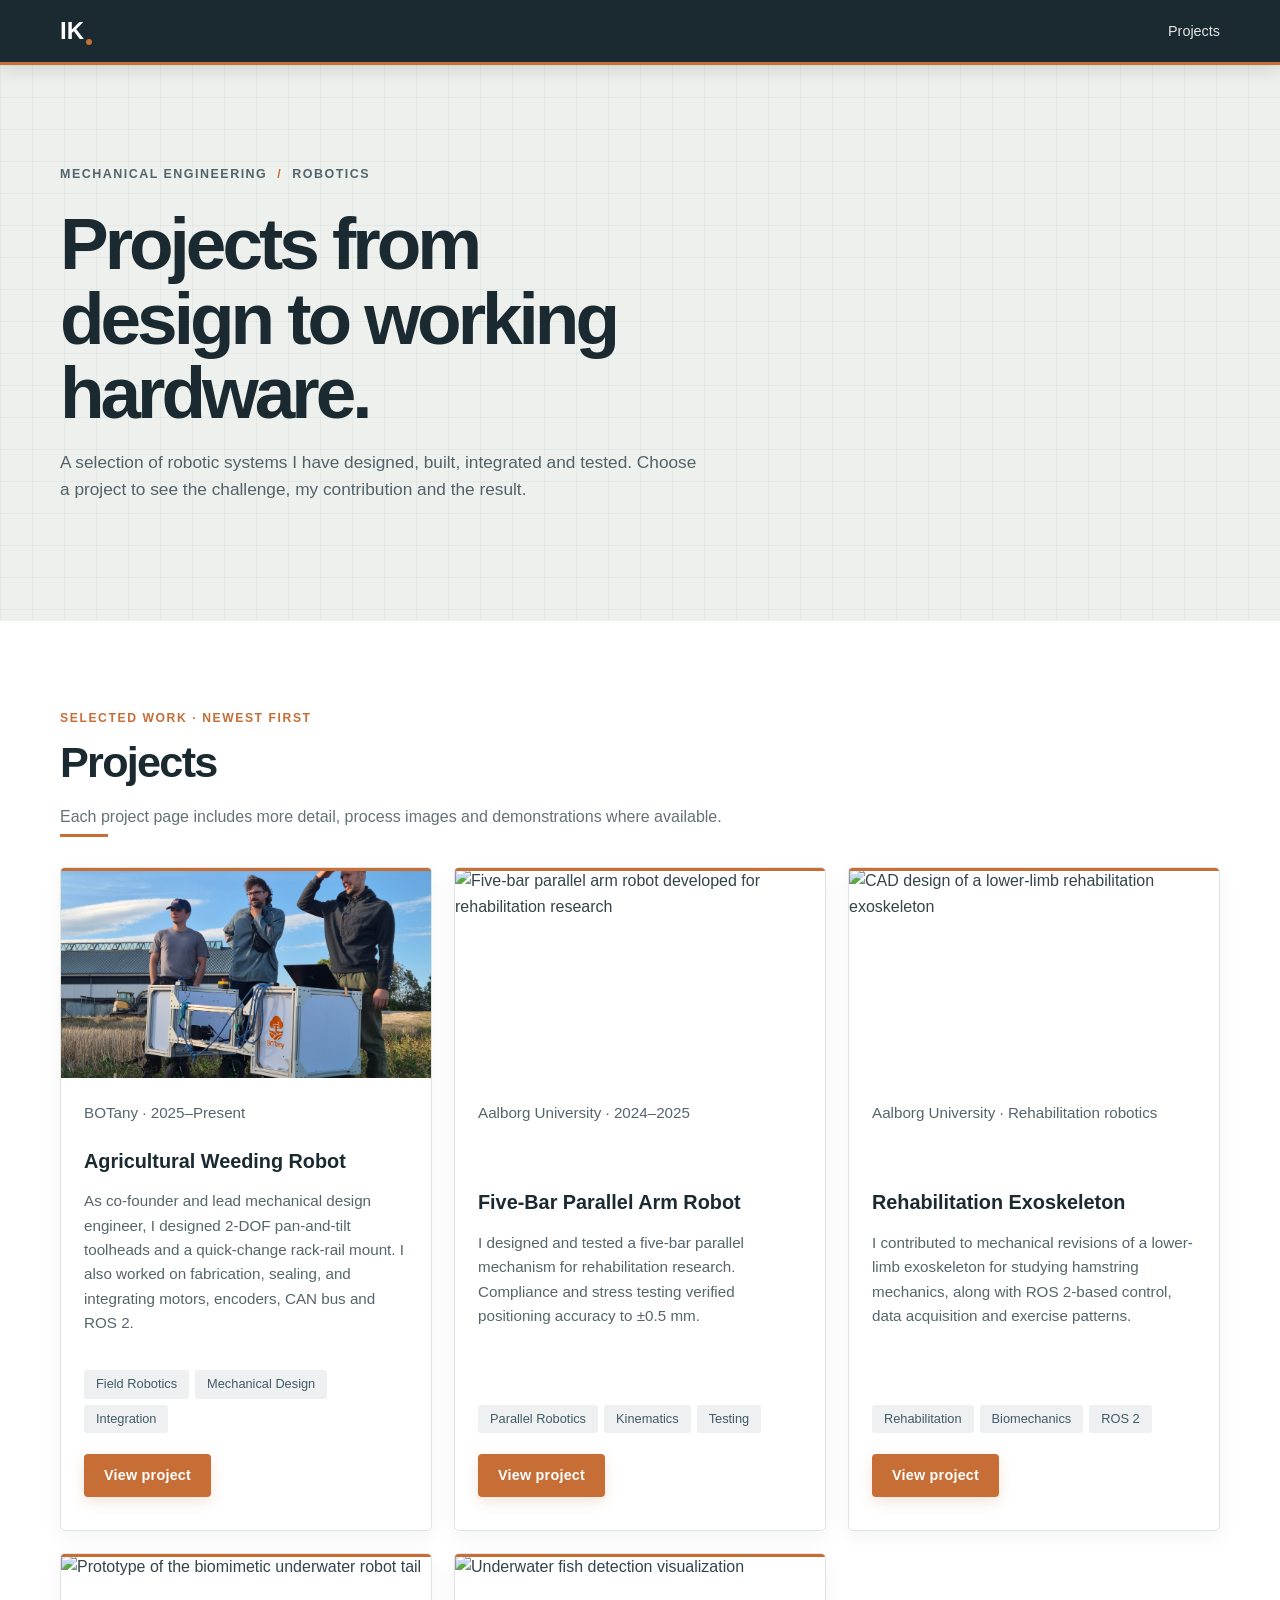
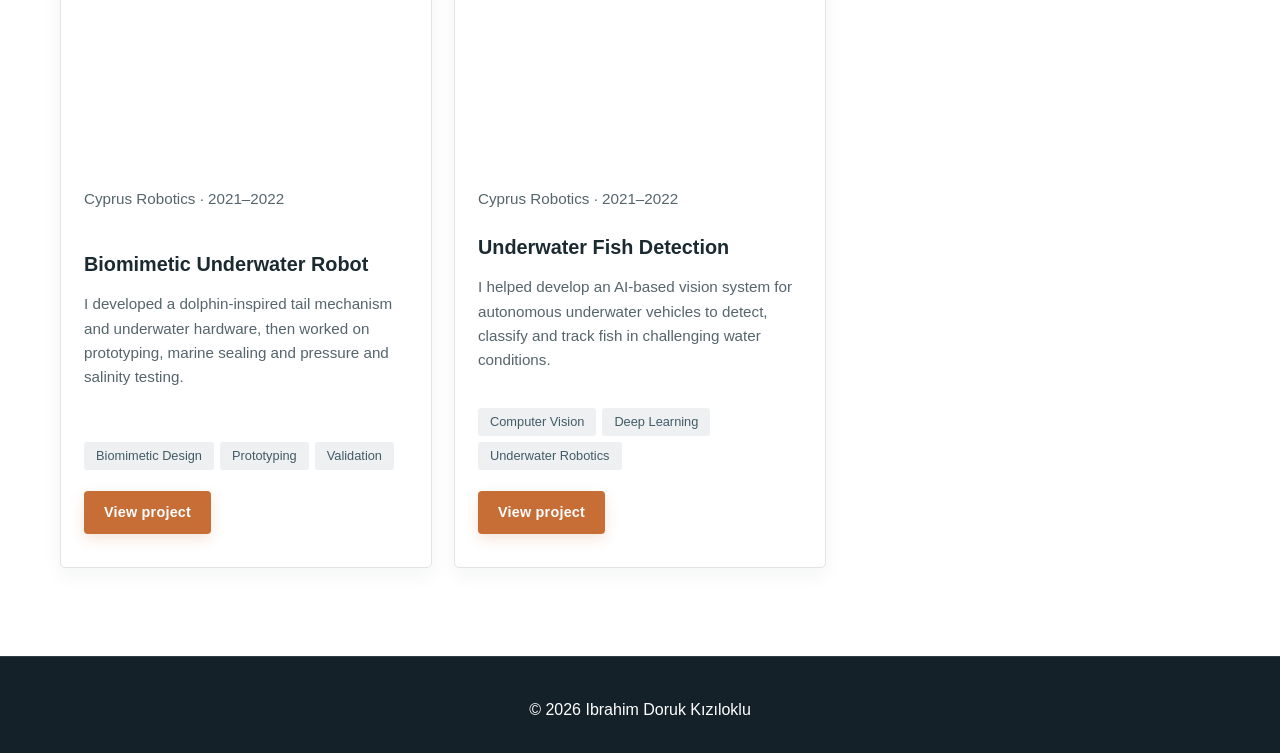
==== commit e2f16d05: ". ." ====
--- a/index.html
+++ b/index.html
@@ -97,7 +97,7 @@
                     <article class="project-card">
                         <img src="images/projects/exoskeleton_project/Exoskeleton_Solidworks.jpg" alt="CAD design of a lower-limb rehabilitation exoskeleton" class="project-image" loading="lazy">
                         <div class="project-content">
-                            <p class="project-date">Aalborg University · MSc project period*</p>
+                            <p class="project-date">Aalborg University · Rehabilitation robotics</p>
                             <h3>Rehabilitation Exoskeleton</h3>
                             <p>I contributed to mechanical revisions of a lower-limb exoskeleton for studying hamstring mechanics, along with ROS 2-based control, data acquisition and exercise patterns.</p>
                             <div class="project-tags"><span class="project-tag">Rehabilitation</span><span class="project-tag">Biomechanics</span><span class="project-tag">ROS 2</span></div>
@@ -127,7 +127,6 @@
                         </div>
                     </article>
                 </div>
-                <p class="timeline-note">*The exoskeleton project was completed during my MSc studies; its exact dates were not listed in my CV.</p>
             </div>
         </section>
     </main>
